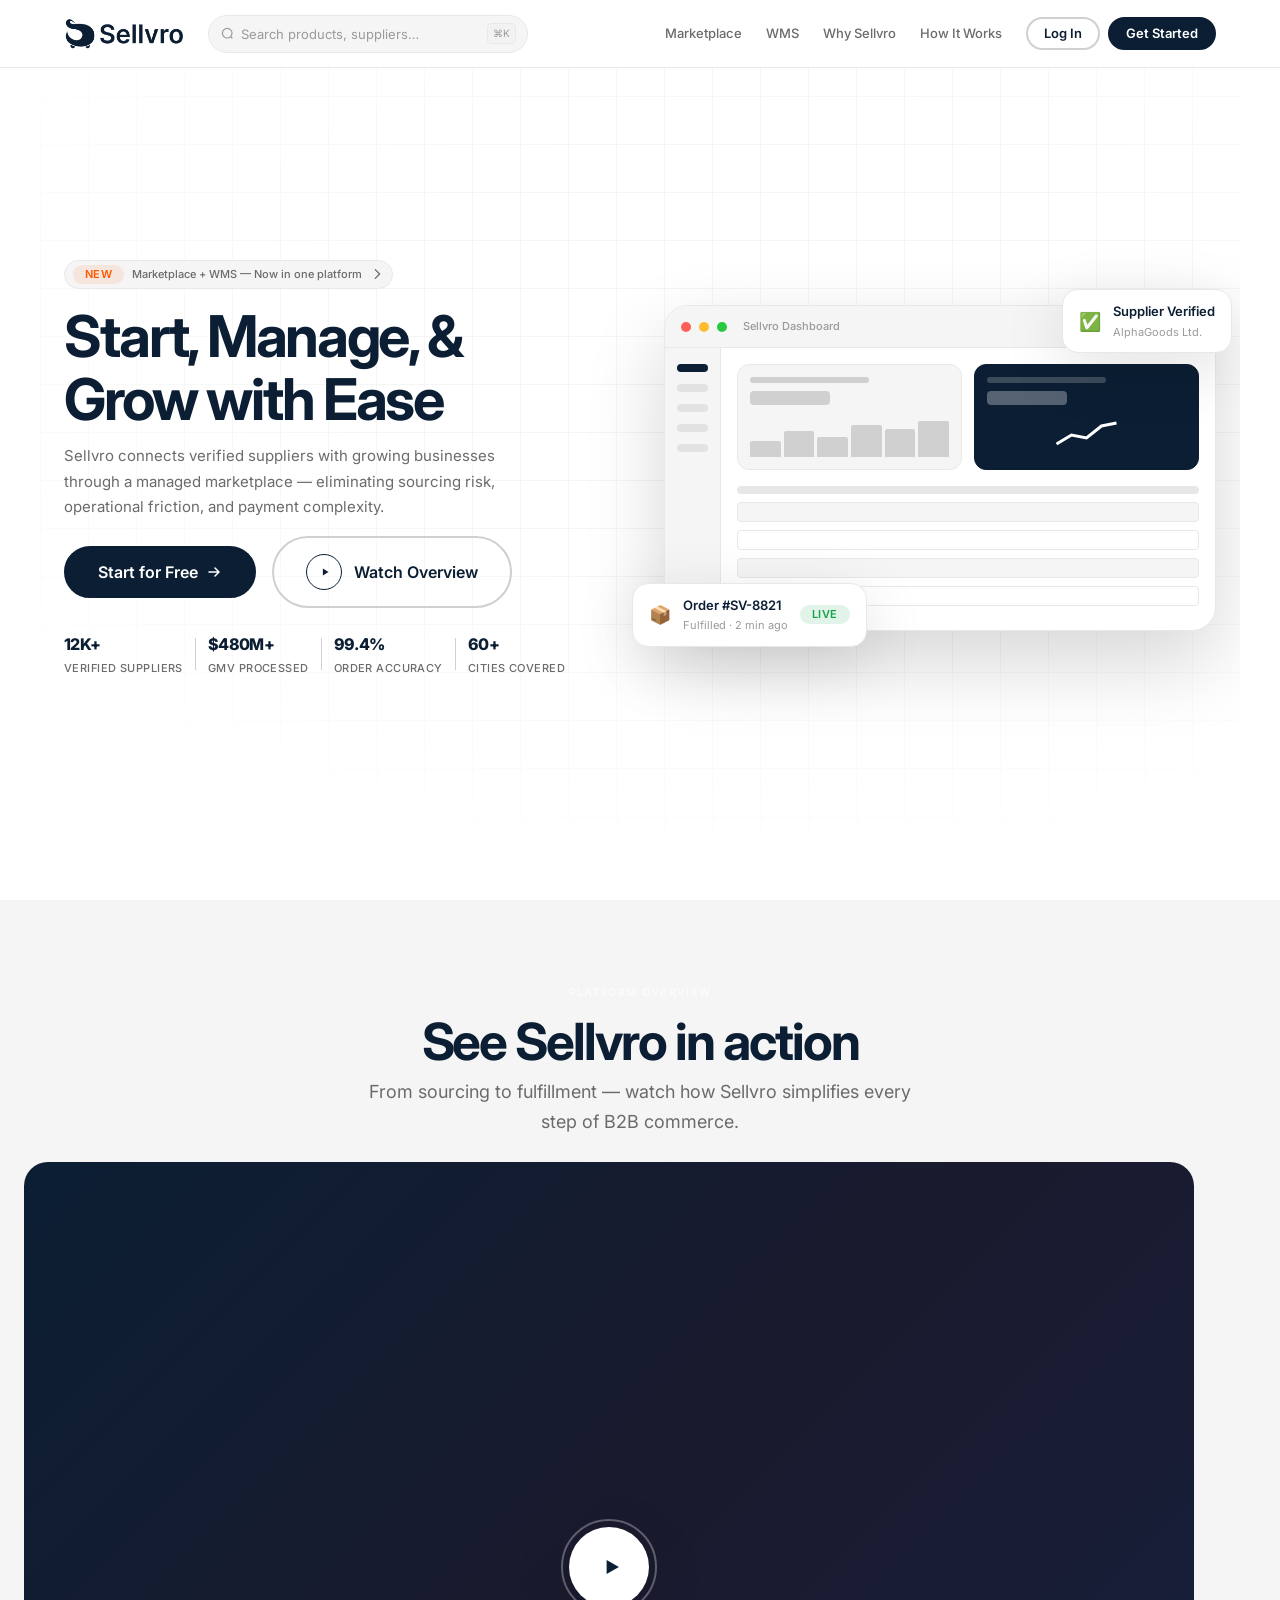
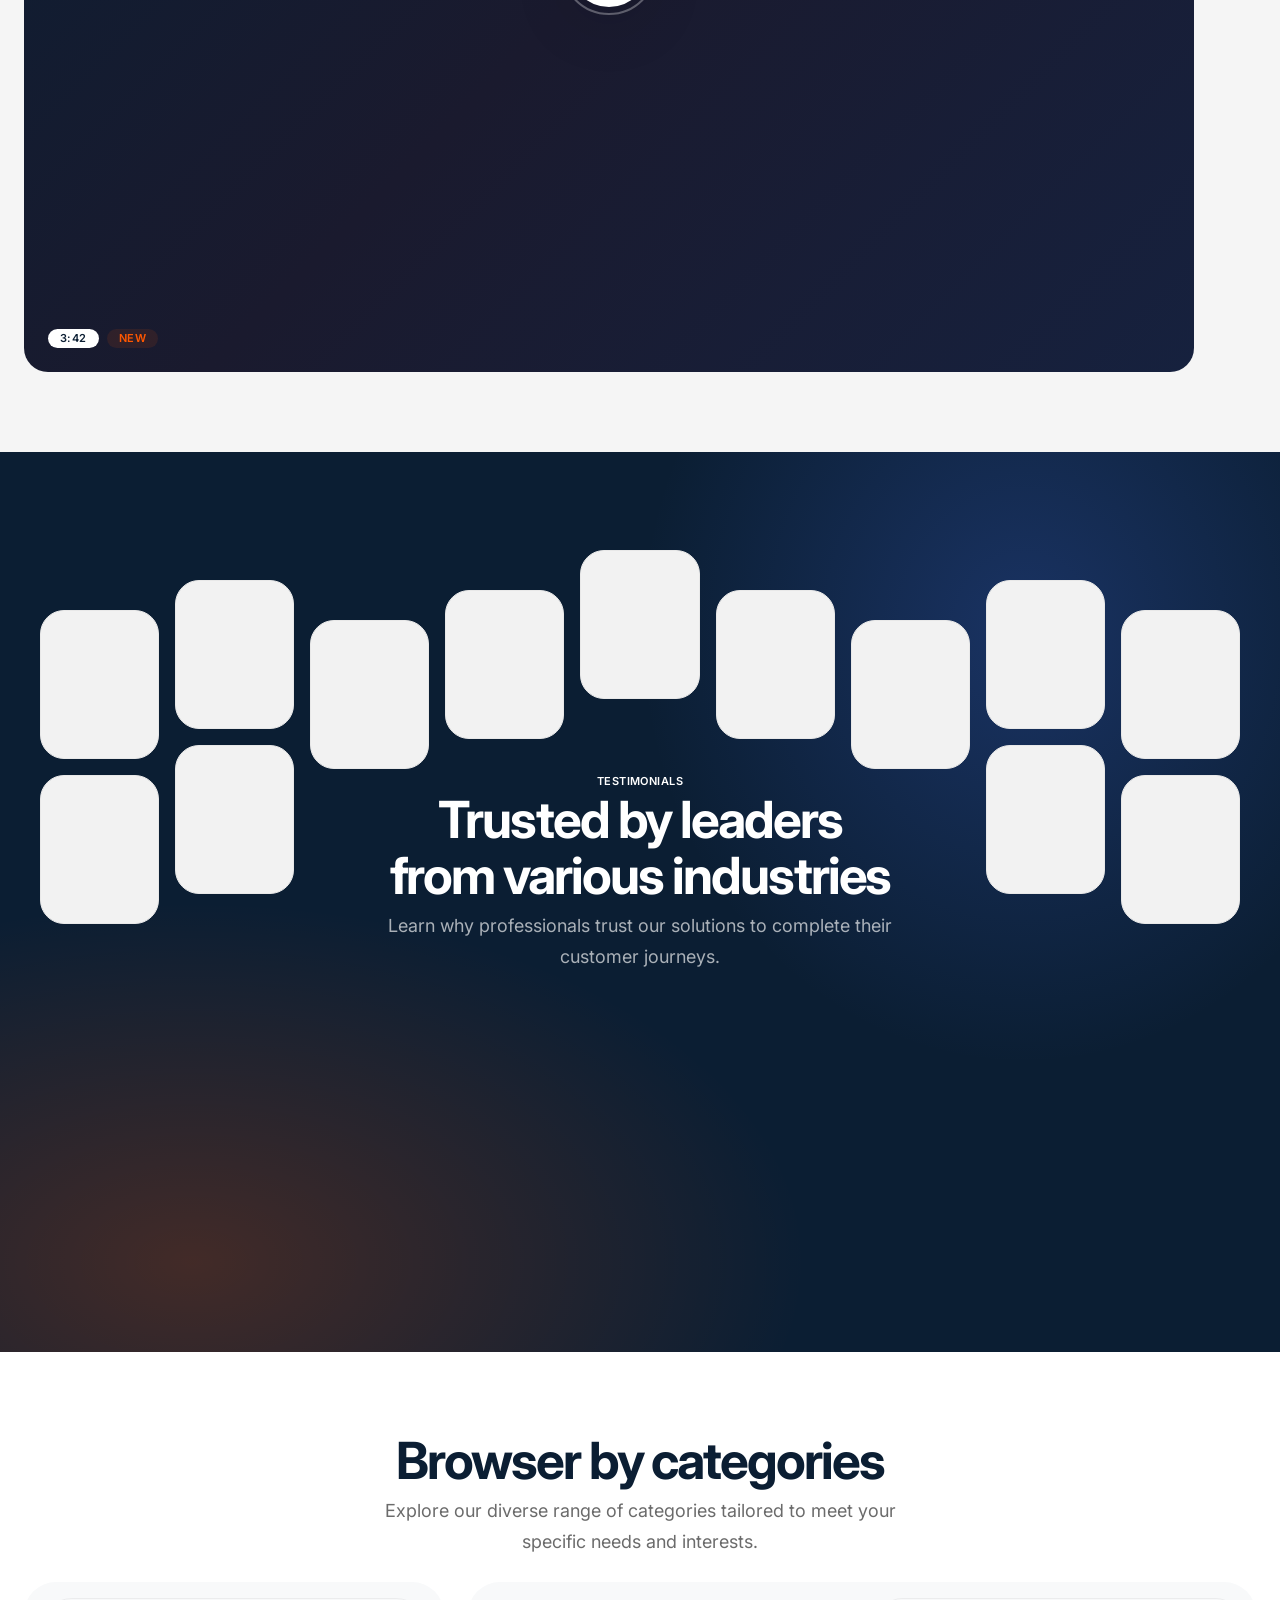
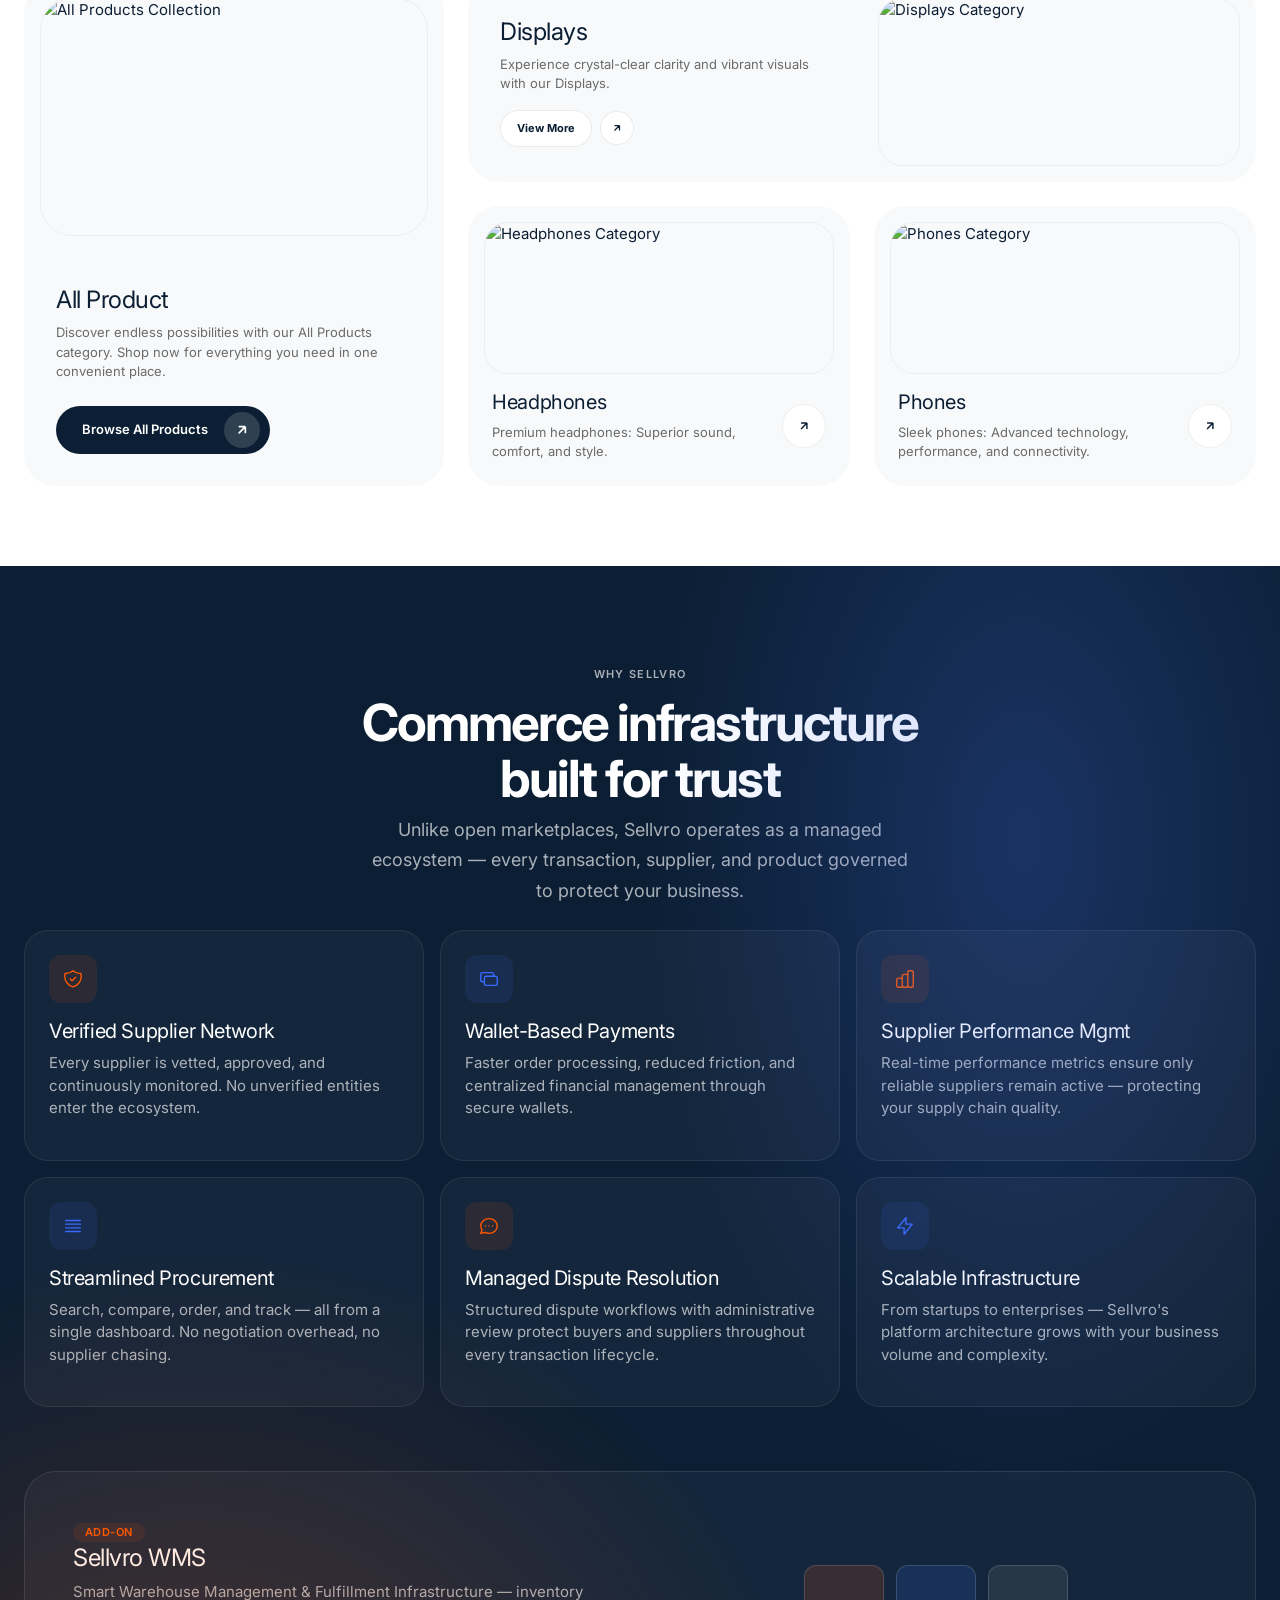
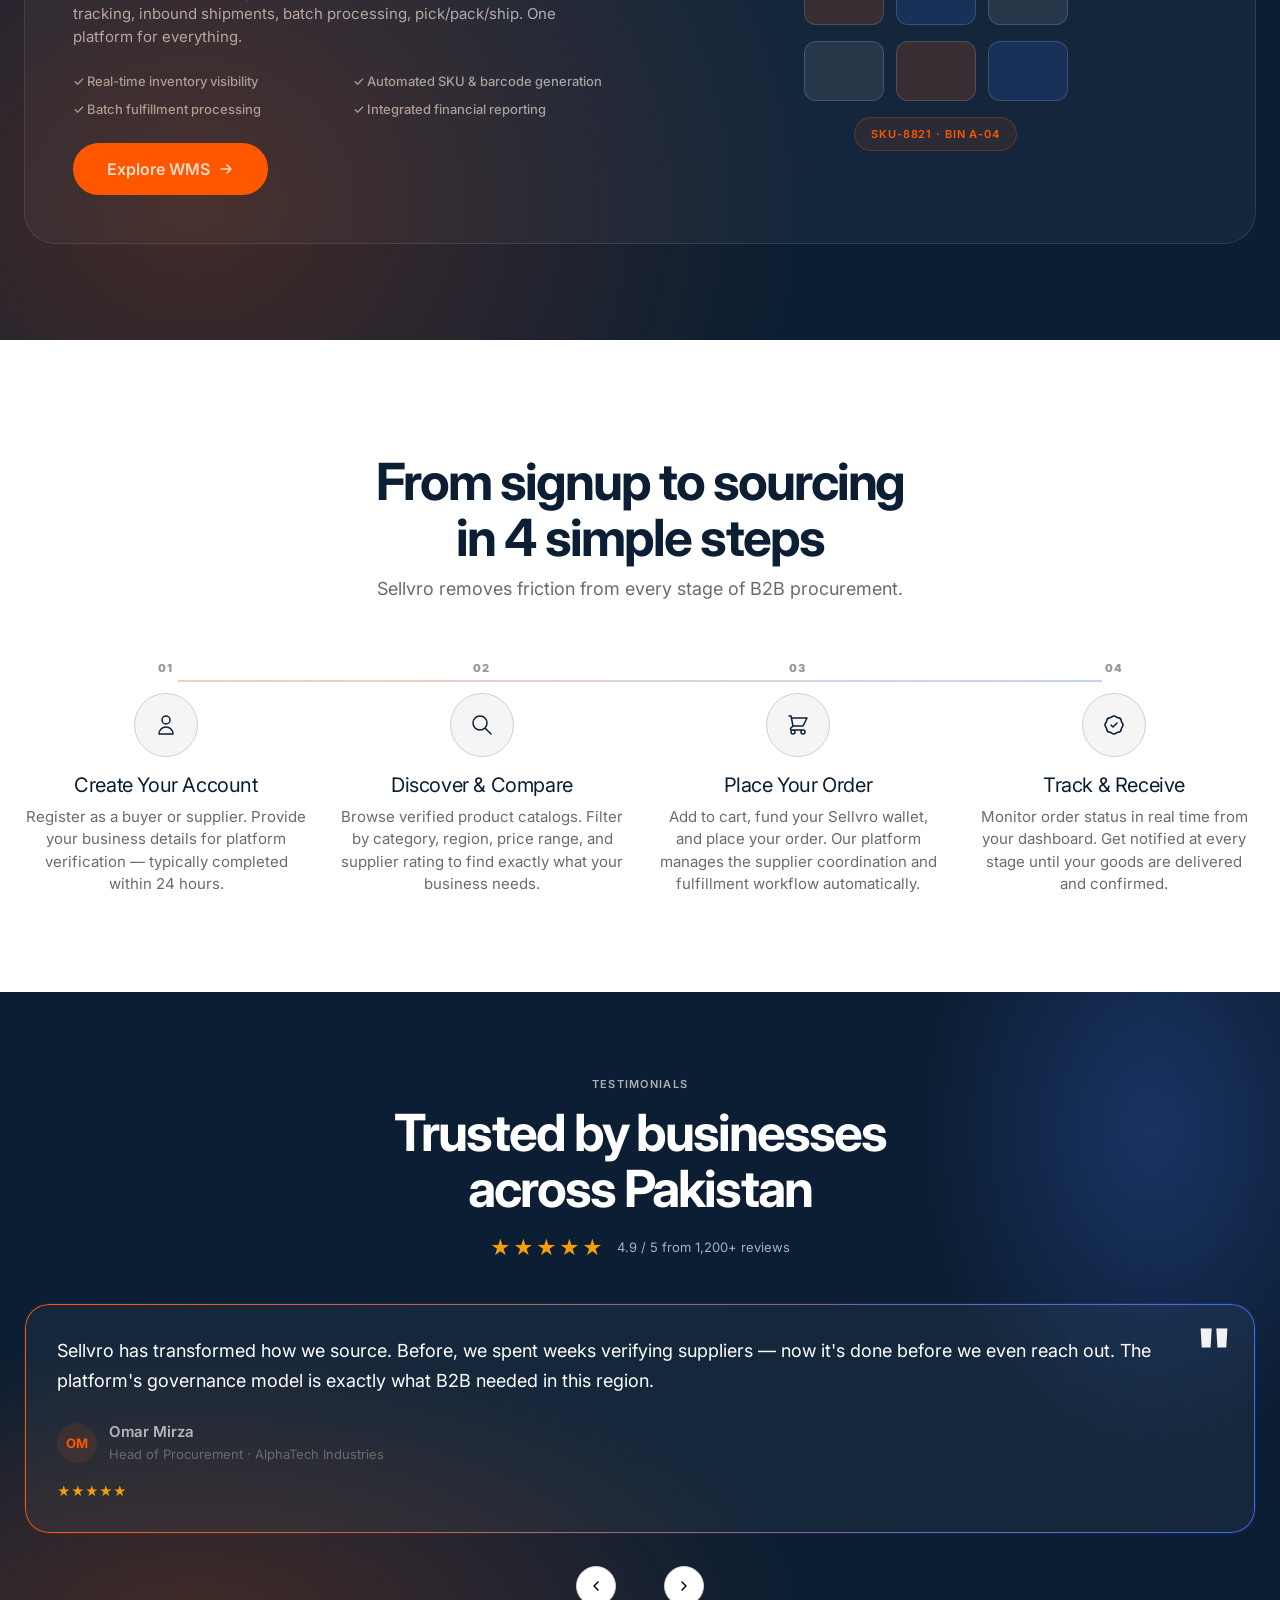
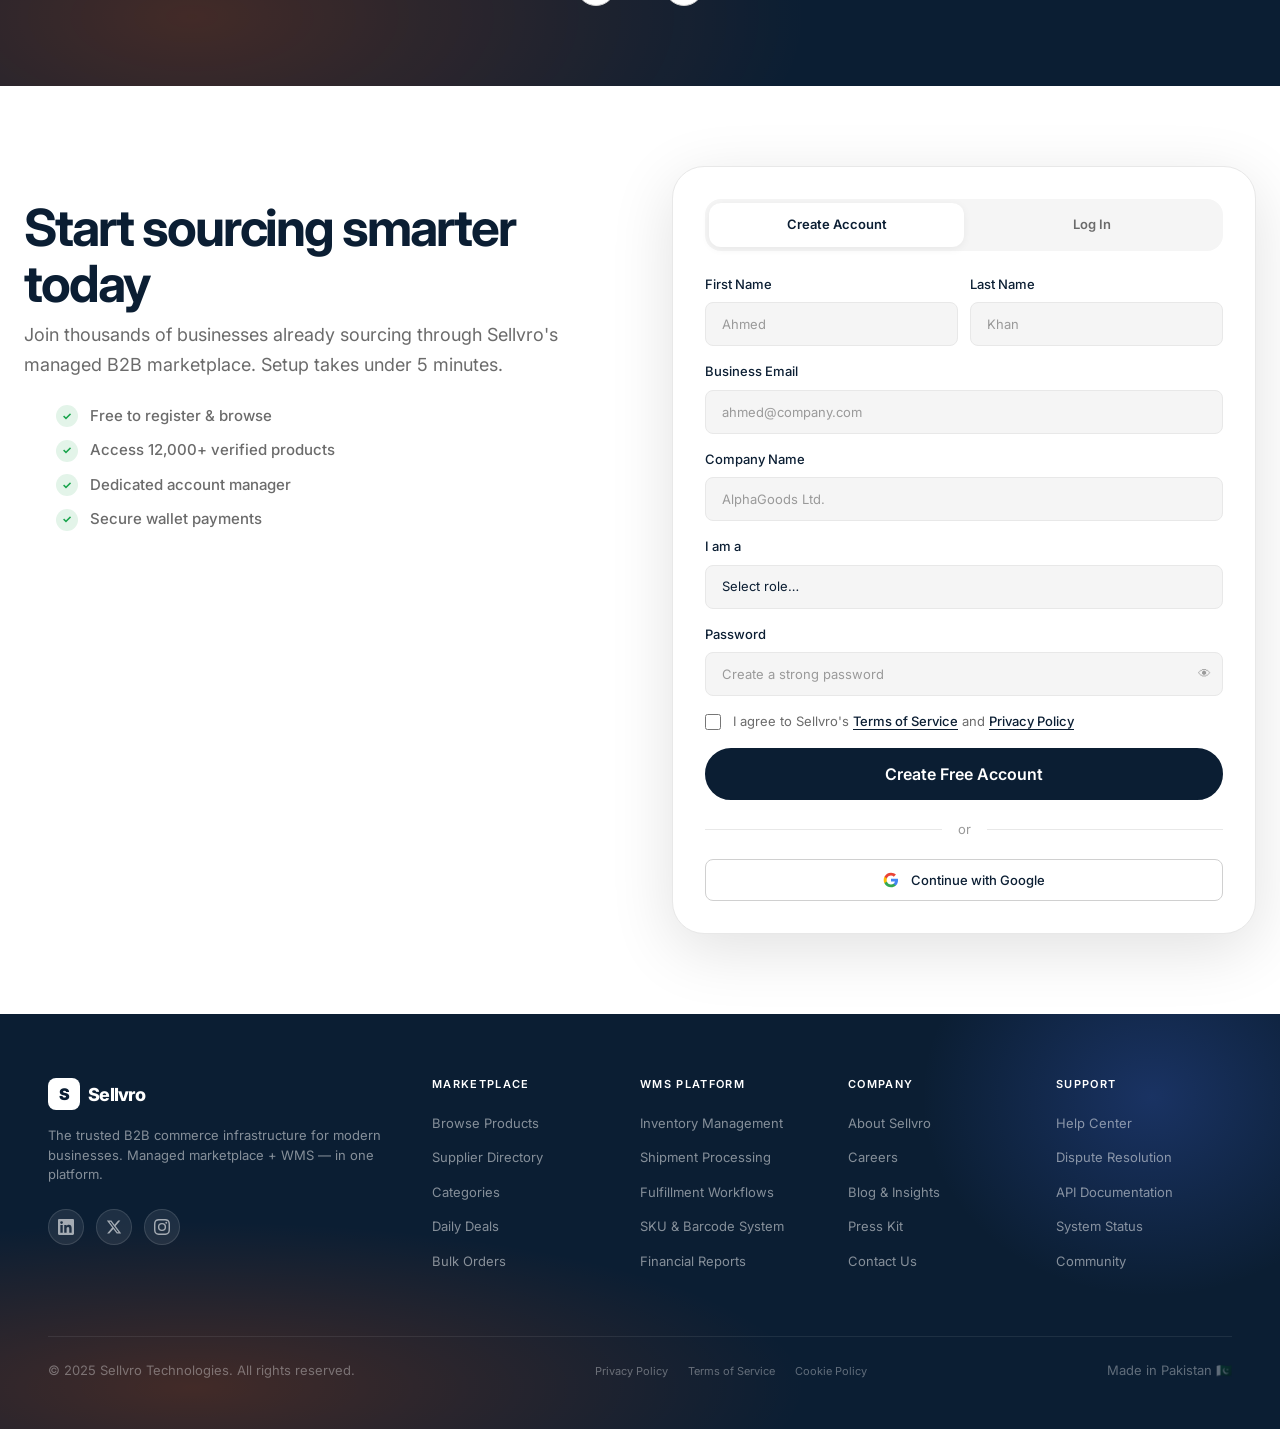
==== Landing_Page/index.html @ ddec9af6 "27 may 2026" ====
<!DOCTYPE html>
<html lang="en">
<head>
  <meta charset="UTF-8" />
  <meta name="viewport" content="width=device-width, initial-scale=1.0" />
  <title>Sellvro</title>
  <link rel="preconnect" href="https://fonts.googleapis.com" />
  <link rel="preconnect" href="https://fonts.gstatic.com" crossorigin />
  <link href="https://fonts.googleapis.com/css2?family=Inter:wght@300;400;500;600;700;800;900&display=swap" rel="stylesheet" />
  <link rel="stylesheet" href="https://cdn.jsdelivr.net/npm/bootstrap@5.3.3/dist/css/bootstrap.min.css" />
  <link rel="stylesheet" href="styles.css" />
  <link rel="icon" href="images\favicon.png" />
</head>
<body>

  <!-- ═══════════════════════════════════════ NAVBAR ═══════════════════════════════════════ -->
  <nav class="sv-nav" id="svNav">
    <div class="sv-nav__inner">
      <a href="#" class="sv-nav__logo">
        <img width="120px" src="images\logo.png" alt="Sellvro Logo" />
      </a>

      <div class="sv-nav__search" id="searchWrapper">
        <svg class="sv-nav__search-icon" viewBox="0 0 20 20" fill="none" xmlns="http://www.w3.org/2000/svg">
          <circle cx="9" cy="9" r="6" stroke="currentColor" stroke-width="1.5"/>
          <path d="M15 15L13.5 13.5" stroke="currentColor" stroke-width="1.5" stroke-linecap="round"/>
        </svg>
        <input type="text" class="sv-nav__search-input" placeholder="Search products, suppliers…" id="navSearch" />
        <kbd class="sv-nav__search-kbd">⌘K</kbd>
      </div>

      <ul class="sv-nav__links">
        <li><a href="#marketplace">Marketplace</a></li>
        <li><a href="#wms">WMS</a></li>
        <li><a href="#why-us">Why Sellvro</a></li>
        <li><a href="#process">How It Works</a></li>
      </ul>

      <div class="sv-nav__actions">
        <a href="#auth" class="sv-btn sv-btn--ghost sv-btn--sm" data-auth="login">Log In</a>
        <a href="#auth" class="sv-btn sv-btn--primary sv-btn--sm" data-auth="signup">Get Started</a>
      </div>

      <button class="sv-nav__burger" id="navBurger" aria-label="Toggle menu">
        <span></span><span></span><span></span>
      </button>
    </div>

    <div class="sv-nav__mobile-menu" id="mobileMenu">
      <ul>
        <li><a href="#marketplace">Marketplace</a></li>
        <li><a href="#wms">WMS</a></li>
        <li><a href="#why-us">Why Sellvro</a></li>
        <li><a href="#process">How It Works</a></li>
      </ul>
      <div class="sv-nav__mobile-actions">
        <a href="#auth" class="sv-btn sv-btn--ghost sv-btn--full" data-auth="login">Log In</a>
        <a href="#auth" class="sv-btn sv-btn--primary sv-btn--full" data-auth="signup">Get Started</a>
      </div>
    </div>
  </nav>

  <!-- ═══════════════════════════════════════ HERO ═══════════════════════════════════════ -->
  <section class="sv-hero" id="hero">
    <div class="sv-hero__bg-grid"></div>
    <div class="sv-hero__noise"></div>

    <div class="sv-hero__inner">
      <div class="sv-hero__badge">
        <span class="sv-badge sv-badge--orange">New</span>
        <span>Marketplace + WMS — Now in one platform</span>
        <svg viewBox="0 0 16 16" fill="none"><path d="M6 3l5 5-5 5" stroke="currentColor" stroke-width="1.5" stroke-linecap="round" stroke-linejoin="round"/></svg>
      </div>

      <h1 class="sv-hero__headline">
        Start, Manage, & <br> Grow with Ease
        <!-- The Trusted<br />
        <span class="sv-hero__headline-accent">B2B Commerce</span><br />
        Infrastructure -->
      </h1>

      <p class="sv-hero__sub">
        Sellvro connects verified suppliers with growing businesses through a managed marketplace — eliminating sourcing risk, operational friction, and payment complexity.
      </p>

      <div class="sv-hero__cta-group">
        <a href="#auth" class="sv-btn sv-btn--primary sv-btn--lg" data-auth="signup">
          Start for Free
          <svg viewBox="0 0 16 16" fill="none"><path d="M3 8h10M9 4l4 4-4 4" stroke="currentColor" stroke-width="1.5" stroke-linecap="round" stroke-linejoin="round"/></svg>
        </a>
        <a href="#video" class="sv-btn sv-btn--ghost sv-btn--lg sv-btn--play">
          <span class="sv-btn__play-ring">
            <svg viewBox="0 0 20 20" fill="none"><polygon points="7,5 15,10 7,15" fill="currentColor"/></svg>
          </span>
          Watch Overview
        </a>
      </div>

      <div class="sv-hero__stats">
        <div class="sv-hero__stat">
          <span class="sv-hero__stat-num">12K+</span>
          <span class="sv-hero__stat-label">Verified Suppliers</span>
        </div>
        <div class="sv-hero__stat-divider"></div>
        <div class="sv-hero__stat">
          <span class="sv-hero__stat-num">$480M+</span>
          <span class="sv-hero__stat-label">GMV Processed</span>
        </div>
        <div class="sv-hero__stat-divider"></div>
        <div class="sv-hero__stat">
          <span class="sv-hero__stat-num">99.4%</span>
          <span class="sv-hero__stat-label">Order Accuracy</span>
        </div>
        <div class="sv-hero__stat-divider"></div>
        <div class="sv-hero__stat">
          <span class="sv-hero__stat-num">60+</span>
          <span class="sv-hero__stat-label">Cities Covered</span>
        </div>
      </div>
    </div>

    <div class="sv-hero__visual">
      <div class="sv-hero__dashboard-mock">
        <div class="sv-mock__bar">
          <span class="sv-mock__dot sv-mock__dot--red"></span>
          <span class="sv-mock__dot sv-mock__dot--yellow"></span>
          <span class="sv-mock__dot sv-mock__dot--green"></span>
          <span class="sv-mock__bar-title">Sellvro Dashboard</span>
        </div>
        <div class="sv-mock__body">
          <div class="sv-mock__sidebar">
            <div class="sv-mock__nav-item sv-mock__nav-item--active"></div>
            <div class="sv-mock__nav-item"></div>
            <div class="sv-mock__nav-item"></div>
            <div class="sv-mock__nav-item"></div>
            <div class="sv-mock__nav-item"></div>
          </div>
          <div class="sv-mock__content">
            <div class="sv-mock__card-row">
              <div class="sv-mock__kpi">
                <div class="sv-mock__kpi-label"></div>
                <div class="sv-mock__kpi-val"></div>
                <div class="sv-mock__kpi-chart">
                  <div class="sv-mock__bar-chart">
                    <div style="height:40%"></div>
                    <div style="height:65%"></div>
                    <div style="height:50%"></div>
                    <div style="height:80%"></div>
                    <div style="height:70%"></div>
                    <div style="height:90%"></div>
                  </div>
                </div>
              </div>
              <div class="sv-mock__kpi sv-mock__kpi--accent">
                <div class="sv-mock__kpi-label"></div>
                <div class="sv-mock__kpi-val"></div>
                <div class="sv-mock__kpi-trend">
                  <svg viewBox="0 0 40 20"><polyline points="0,18 10,12 20,14 30,6 40,4" stroke="white" stroke-width="2" fill="none"/></svg>
                </div>
              </div>
            </div>
            <div class="sv-mock__table-head"></div>
            <div class="sv-mock__table-row"></div>
            <div class="sv-mock__table-row sv-mock__table-row--alt"></div>
            <div class="sv-mock__table-row"></div>
            <div class="sv-mock__table-row sv-mock__table-row--alt"></div>
          </div>
        </div>
      </div>
      <!-- floating cards -->
      <div class="sv-hero__float sv-hero__float--order">
        <div class="sv-float__icon">📦</div>
        <div class="sv-float__info">
          <span class="sv-float__title">Order #SV-8821</span>
          <span class="sv-float__sub">Fulfilled · 2 min ago</span>
        </div>
        <span class="sv-badge sv-badge--green">Live</span>
      </div>
      <div class="sv-hero__float sv-hero__float--supplier">
        <div class="sv-float__icon">✅</div>
        <div class="sv-float__info">
          <span class="sv-float__title">Supplier Verified</span>
          <span class="sv-float__sub">AlphaGoods Ltd.</span>
        </div>
      </div>
    </div>
  </section>

  <!-- ═══════════════════════════════════════ VIDEO ═══════════════════════════════════════ -->
  <section class="sv-section sv-video-section" id="video">
    <div class="container">
   <div class="sv-section__header sv-section__header--center">
        <span class="sv-eyebrow">Platform Overview</span>
        <h2 class="sv-h2">See Sellvro in action</h2>
        <p class="sv-body-lg sv-muted">From sourcing to fulfillment — watch how Sellvro simplifies every step of B2B commerce.</p>
      </div> 
      <div class="sv-video-wrapper">
        <div class="sv-video-thumbnail" id="videoThumb">
          <div class="sv-video-thumbnail__overlay">
            <button class="sv-video-play-btn" id="videoPlayBtn" aria-label="Play video">
              <span class="sv-video-play-btn__ring"></span>
              <svg viewBox="0 0 32 32" fill="none"><polygon points="11,8 25,16 11,24" fill="currentColor"/></svg>
            </button>
            <div class="sv-video-thumbnail__labels">
              <span class="sv-badge sv-badge--white">3:42</span>
              <span class="sv-badge sv-badge--orange">New</span>
            </div>
          </div>
          <div class="sv-video-thumbnail__gradient"></div>
          <div class="sv-video-thumbnail__bg"></div>
        </div>
        <!-- Modal -->
        <div class="sv-video-modal" id="videoModal">
          <div class="sv-video-modal__backdrop" id="videoModalBackdrop"></div>
          <div class="sv-video-modal__inner">
            <button class="sv-video-modal__close" id="videoModalClose">✕</button>
            <div class="sv-video-modal__frame">
              <div class="sv-video-placeholder">
                <span>🎬</span>
                <p>Your Sellvro introduction video will play here.</p>
                <small>Embed your YouTube / Vimeo iframe in place of this placeholder.</small>
              </div>
            </div>
          </div>
        </div>
      </div>
    </div>
  </section>

  <!-- ═══════════════════════════════════════ INFLUENCER COLLAB ═══════════════════════════════════════ -->
<section class="sv-section sv-video-collab" id="marketplace">
  <div class="sv-video-collab__container">
    
    <div class="sv-video-grid-wrapper">
      
      <div class="sv-video-track-col sv-track-col--1">
        <div class="sv-video-card-frame">
          <video autoplay loop muted playsinline src="https://assets.mixkit.co/videos/preview/mixkit-man-holding-a-smartphone-in-his-hand-40546-large.mp4"></video>
        </div>
        <div class="sv-video-card-frame">
          <video autoplay loop muted playsinline src="https://assets.mixkit.co/videos/preview/mixkit-woman-working-on-a-laptop-in-a-bright-office-41584-large.mp4"></video>
        </div>
      </div>

      <div class="sv-video-track-col sv-track-col--2">
        <div class="sv-video-card-frame">
          <video autoplay loop muted playsinline src="https://assets.mixkit.co/videos/preview/mixkit-young-man-working-on-a-laptop-in-a-cafe-41578-large.mp4"></video>
        </div>
        <div class="sv-video-card-frame">
          <video autoplay loop muted playsinline src="https://assets.mixkit.co/videos/preview/mixkit-woman-smiling-at-the-camera-in-a-workspace-41589-large.mp4"></video>
        </div>
      </div>

      <div class="sv-video-track-col sv-track-col--3">
        <div class="sv-video-card-frame">
          <video autoplay loop muted playsinline src="https://assets.mixkit.co/videos/preview/mixkit-man-in-a-suit-working-on-a-laptop-41580-large.mp4"></video>
        </div>
      </div>

      <div class="sv-video-track-col sv-track-col--4">
        <div class="sv-video-card-frame">
          <video autoplay loop muted playsinline src="https://assets.mixkit.co/videos/preview/mixkit-professional-woman-working-in-office-41582-large.mp4"></video>
        </div>
      </div>

      <div class="sv-video-track-col sv-track-col--5">
        <div class="sv-video-card-frame">
          <video autoplay loop muted playsinline src="https://assets.mixkit.co/videos/preview/mixkit-young-businessman-in-office-41591-large.mp4"></video>
        </div>
      </div>

      <div class="sv-video-track-col sv-track-col--6">
        <div class="sv-video-card-frame">
          <video autoplay loop muted playsinline src="https://assets.mixkit.co/videos/preview/mixkit-businesswoman-working-at-her-desk-41587-large.mp4"></video>
        </div>
      </div>

      <div class="sv-video-track-col sv-track-col--7">
        <div class="sv-video-card-frame">
          <video autoplay loop muted playsinline src="https://assets.mixkit.co/videos/preview/mixkit-man-smiling-working-in-a-modern-office-41595-large.mp4"></video>
        </div>
      </div>

      <div class="sv-video-track-col sv-track-col--8">
        <div class="sv-video-card-frame">
          <video autoplay loop muted playsinline src="https://assets.mixkit.co/videos/preview/mixkit-woman-typing-on-a-laptop-keyboard-41585-large.mp4"></video>
        </div>
        <div class="sv-video-card-frame">
          <video autoplay loop muted playsinline src="https://assets.mixkit.co/videos/preview/mixkit-man-looking-at-financial-charts-on-a-monitor-41593-large.mp4"></video>
        </div>
      </div>

      <div class="sv-video-track-col sv-track-col--9">
        <div class="sv-video-card-frame">
          <video autoplay loop muted playsinline src="https://assets.mixkit.co/videos/preview/mixkit-smiling-woman-at-her-office-desk-41588-large.mp4"></video>
        </div>
        <div class="sv-video-card-frame">
          <video autoplay loop muted playsinline src="https://assets.mixkit.co/videos/preview/mixkit-young-man-entering-a-business-meeting-41597-large.mp4"></video>
        </div>
      </div>

    </div>

    <div class="sv-video-collab__content">
      <span class="sv-badge sv-badge--neutral">Testimonials</span>
      <h2 class="sv-h2">Trusted by leaders<br>from various industries</h2>
      <p class="sv-body-lg sv-muted">Learn why professionals trust our solutions to complete their customer journeys.</p>
    </div>

  </div>
</section>



  <!-- ═══════════════════════════════════════ DEALS ═══════════════════════════════════════ -->
<!-- 
  <section class="sv-section sv-deals-section" id="deals">
    <div class="container">
      <div class="sv-section">
        <div class="sv-section__header">
          <span class="sv-eyebrow sv-eyebrow--orange">Limited Time</span>
          <h2 class="sv-h2">Today's Best Deals</h2>
          <p class="sv-body-lg sv-muted">Exclusive bulk pricing on verified products — updated daily for B2B buyers.</p>
        </div>

        <div class="sv-deals-countdown" id="dealsCountdown">
          <span class="sv-deals-countdown__label">Deals refresh in</span>
          <div class="sv-deals-countdown__units">
            <div class="sv-countdown-unit"><span id="cdHours">08</span><small>hrs</small></div>
            <div class="sv-countdown-sep">:</div>
            <div class="sv-countdown-unit"><span id="cdMins">34</span><small>min</small></div>
            <div class="sv-countdown-sep">:</div>
            <div class="sv-countdown-unit"><span id="cdSecs">12</span><small>sec</small></div>
          </div>
        </div>
      </div>

      <div class="sv-deals-grid">
        
        <div class="sv-deal-card sv-deal-card--hot">
          <div class="sv-deal-card__badge-group">
            <span class="sv-badge sv-badge--orange">Hot Deal</span>
            <span class="sv-badge sv-badge--dark">-32%</span>
          </div>
          <div class="sv-deal-card__img sv-deal-card__img--1"></div>
          <div class="sv-deal-card__body">
            <span class="sv-caption sv-muted">Electronics · Bulk</span>
            <h4 class="sv-h5">Industrial LED Lighting Kit</h4>
            <div class="sv-deal-card__pricing">
              <span class="sv-deal-card__price">$48<small>/unit</small></span>
              <span class="sv-deal-card__original">$71</span>
            </div>
            <div class="sv-deal-card__moq">Min. Order: 200 units</div>
            <div class="sv-deal-card__progress-wrap">
              <div class="sv-deal-card__progress"><div class="sv-deal-card__progress-fill" style="width:73%"></div></div>
              <span class="sv-caption sv-muted">73% claimed</span>
            </div>
            <a href="#auth" class="sv-btn sv-btn--primary sv-btn--full sv-btn--sm" data-auth="signup">Order Now</a>
          </div>
        </div>

        <div class="sv-deal-card">
          <div class="sv-deal-card__badge-group">
            <span class="sv-badge sv-badge--blue">Trending</span>
            <span class="sv-badge sv-badge--dark">-18%</span>
          </div>
          <div class="sv-deal-card__img sv-deal-card__img--2"></div>
          <div class="sv-deal-card__body">
            <span class="sv-caption sv-muted">Packaging · Wholesale</span>
            <h4 class="sv-h5">Corrugated Shipping Boxes (500pk)</h4>
            <div class="sv-deal-card__pricing">
              <span class="sv-deal-card__price">$0.38<small>/pc</small></span>
              <span class="sv-deal-card__original">$0.46</span>
            </div>
            <div class="sv-deal-card__moq">Min. Order: 500 units</div>
            <div class="sv-deal-card__progress-wrap">
              <div class="sv-deal-card__progress"><div class="sv-deal-card__progress-fill sv-deal-card__progress-fill--blue" style="width:41%"></div></div>
              <span class="sv-caption sv-muted">41% claimed</span>
            </div>
            <a href="#auth" class="sv-btn sv-btn--outline sv-btn--full sv-btn--sm" data-auth="signup">Order Now</a>
          </div>
        </div>

        <div class="sv-deal-card">
          <div class="sv-deal-card__badge-group">
            <span class="sv-badge sv-badge--dark">New Arrival</span>
            <span class="sv-badge sv-badge--orange">-24%</span>
          </div>
          <div class="sv-deal-card__img sv-deal-card__img--3"></div>
          <div class="sv-deal-card__body">
            <span class="sv-caption sv-muted">Safety · Industrial</span>
            <h4 class="sv-h5">PPE Safety Helmet (Bulk Pack)</h4>
            <div class="sv-deal-card__pricing">
              <span class="sv-deal-card__price">$6.20<small>/unit</small></span>
              <span class="sv-deal-card__original">$8.15</span>
            </div>
            <div class="sv-deal-card__moq">Min. Order: 100 units</div>
            <div class="sv-deal-card__progress-wrap">
              <div class="sv-deal-card__progress"><div class="sv-deal-card__progress-fill" style="width:89%"></div></div>
              <span class="sv-caption sv-muted">89% claimed</span>
            </div>
            <a href="#auth" class="sv-btn sv-btn--outline sv-btn--full sv-btn--sm" data-auth="signup">Order Now</a>
          </div>
        </div>

        <div class="sv-deal-card">
          <div class="sv-deal-card__badge-group">
            <span class="sv-badge sv-badge--blue">Clearance</span>
            <span class="sv-badge sv-badge--dark">-40%</span>
          </div>
          <div class="sv-deal-card__img sv-deal-card__img--4"></div>
          <div class="sv-deal-card__body">
            <span class="sv-caption sv-muted">Office · Supplies</span>
            <h4 class="sv-h5">Thermal Label Printer Roll (50pk)</h4>
            <div class="sv-deal-card__pricing">
              <span class="sv-deal-card__price">$12<small>/roll</small></span>
              <span class="sv-deal-card__original">$20</span>
            </div>
            <div class="sv-deal-card__moq">Min. Order: 50 units</div>
            <div class="sv-deal-card__progress-wrap">
              <div class="sv-deal-card__progress"><div class="sv-deal-card__progress-fill sv-deal-card__progress-fill--blue" style="width:60%"></div></div>
              <span class="sv-caption sv-muted">60% claimed</span>
            </div>
            <a href="#auth" class="sv-btn sv-btn--outline sv-btn--full sv-btn--sm" data-auth="signup">Order Now</a>
          </div>
        </div>
      </div>

      <div class="sv-section__footer-cta">
        <a href="#auth" class="sv-btn sv-btn--ghost sv-btn--lg" data-auth="signup">Browse All Deals
          <svg viewBox="0 0 16 16" fill="none"><path d="M3 8h10M9 4l4 4-4 4" stroke="currentColor" stroke-width="1.5" stroke-linecap="round" stroke-linejoin="round"/></svg>
        </a>
      </div>
    </div>
  </section>  -->



  <!-- ═══════════════════════════════════════ categories ═══════════════════════════════════════ -->

<section class="sv-section sv-categories-section" id="categories">
  <div class="container">
    
    <div class="sv-section__header text-center">
      <h2 class="sv-h2">Browser by categories</h2>
      <p class="sv-body-lg sv-muted">Explore our diverse range of categories tailored to meet your specific needs and interests.</p>
    </div>

    <div class="sv-bento-grid">
      
      <div class="sv-bento-card sv-bento-card--vertical">
        <div class="sv-bento-card__img-holder">
          <img src="https://images.unsplash.com/photo-1546868871-7041f2a55e12?auto=format&fit=crop&w=600&q=80" alt="All Products Collection" class="sv-bento-card__img">
        </div>
        <div class="sv-bento-card__content">
          <h3 class="sv-h3">All Product</h3>
          <p class="sv-body-sm sv-muted">Discover endless possibilities with our All Products category. Shop now for everything you need in one convenient place.</p>
          <div class="sv-bento-card__actions">
            <a href="#" class="sv-btn sv-btn--primary-round">
              <span>Browse All Products</span>
              <span class="sv-btn-icon">
                <svg width="14" height="14" viewBox="0 0 24 24" fill="none" stroke="currentColor" stroke-width="2.5"><path d="M7 17L17 7M17 7H7M17 7V17"/></svg>
              </span>
            </a>
          </div>
        </div>
      </div>

      <div class="sv-bento-card sv-bento-card--horizontal">
        <div class="sv-bento-card__content">
          <h3 class="sv-h3">Displays</h3>
          <p class="sv-body-sm sv-muted">Experience crystal-clear clarity and vibrant visuals with our Displays.</p>
          <div class="sv-bento-card__actions">
            <a href="#" class="sv-btn sv-btn--secondary-inline">
              <span>View More</span>
            </a>
            <span class="sv-arrow-circle">
                <svg width="12" height="12" viewBox="0 0 24 24" fill="none" stroke="currentColor" stroke-width="2.5"><path d="M7 17L17 7M17 7H7M17 7V17"/></svg>
            </span>
          </div>
        </div>
        <div class="sv-bento-card__img-holder">
          <img src="https://images.unsplash.com/photo-1527443224154-c4a3942d3acf?auto=format&fit=crop&w=500&q=80" alt="Displays Category" class="sv-bento-card__img">
        </div>
      </div>

      <div class="sv-bento-card sv-bento-card--square">
        <div class="sv-bento-card__img-holder">
          <img src="https://images.unsplash.com/photo-1505740420928-5e560c06d30e?auto=format&fit=crop&w=400&q=80" alt="Headphones Category" class="sv-bento-card__img">
        </div>
        <div class="sv-bento-card__content">
          <div class="sv-bento-card__footer-row">
            <div class="sv-bento-card__text">
              <h3 class="sv-h4">Headphones</h3>
              <p class="sv-body-sm sv-muted">Premium headphones: Superior sound, comfort, and style.</p>
            </div>
            <a href="#" class="sv-arrow-circle sv-arrow-circle--ghost">
              <svg width="14" height="14" viewBox="0 0 24 24" fill="none" stroke="currentColor" stroke-width="2.5"><path d="M7 17L17 7M17 7H7M17 7V17"/></svg>
            </a>
          </div>
        </div>
      </div>

      <div class="sv-bento-card sv-bento-card--square">
        <div class="sv-bento-card__img-holder">
          <img src="https://images.unsplash.com/photo-1511707171634-5f897ff02aa9?auto=format&fit=crop&w=400&q=80" alt="Phones Category" class="sv-bento-card__img">
        </div>
        <div class="sv-bento-card__content">
          <div class="sv-bento-card__footer-row">
            <div class="sv-bento-card__text">
              <h3 class="sv-h4">Phones</h3>
              <p class="sv-body-sm sv-muted">Sleek phones: Advanced technology, performance, and connectivity.</p>
            </div>
            <a href="#" class="sv-arrow-circle sv-arrow-circle--ghost">
              <svg width="14" height="14" viewBox="0 0 24 24" fill="none" stroke="currentColor" stroke-width="2.5"><path d="M7 17L17 7M17 7H7M17 7V17"/></svg>
            </a>
          </div>
        </div>
      </div>

    </div>
  </div>
</section>

  <!-- ═══════════════════════════════════════ FEATURED PRODUCTS ═══════════════════════════════════════ -->
<!--   <section class="sv-section sv-products-section" id="products">
    <div class="container">
      <div class="sv-section__header">
        <span class="sv-eyebrow">Top Sellers</span>
        <h2 class="sv-h2">Most Ordered Products</h2>
        <p class="sv-body-lg sv-muted">High-volume, top-rated products from verified suppliers — consistently in demand.</p>
      </div>

      <div class="sv-products-filter" id="productFilter">
        <button class="sv-filter-btn sv-filter-btn--active" data-filter="all">All Products</button>
        <button class="sv-filter-btn" data-filter="electronics">Electronics</button>
        <button class="sv-filter-btn" data-filter="packaging">Packaging</button>
        <button class="sv-filter-btn" data-filter="industrial">Industrial</button>
        <button class="sv-filter-btn" data-filter="office">Office</button>
      </div>

      <div class="sv-products-grid" id="productsGrid">
        <div class="sv-product-card" data-category="electronics">
          <div class="sv-product-card__img sv-product-card__img--1">
            <span class="sv-product-card__rank">#1</span>
          </div>
          <div class="sv-product-card__body">
            <div class="sv-product-card__meta">
              <span class="sv-caption sv-muted">Electronics</span>
              <div class="sv-product-card__rating">★★★★★ <span class="sv-caption sv-muted">(842)</span></div>
            </div>
            <h4 class="sv-h5">USB-C Fast Charging Cables (Bulk)</h4>
            <div class="sv-product-card__pricing">
              <span class="sv-product-price">$1.20<small>/unit</small></span>
              <span class="sv-product-moq">MOQ: 500</span>
            </div>
            <a href="#auth" class="sv-btn sv-btn--primary sv-btn--full sv-btn--sm" data-auth="signup">Add to Cart</a>
          </div>
        </div>

        <div class="sv-product-card" data-category="packaging">
          <div class="sv-product-card__img sv-product-card__img--2">
            <span class="sv-product-card__rank">#2</span>
          </div>
          <div class="sv-product-card__body">
            <div class="sv-product-card__meta">
              <span class="sv-caption sv-muted">Packaging</span>
              <div class="sv-product-card__rating">★★★★☆ <span class="sv-caption sv-muted">(614)</span></div>
            </div>
            <h4 class="sv-h5">Bubble Wrap Roll 100m (Industrial)</h4>
            <div class="sv-product-card__pricing">
              <span class="sv-product-price">$18<small>/roll</small></span>
              <span class="sv-product-moq">MOQ: 50</span>
            </div>
            <a href="#auth" class="sv-btn sv-btn--outline sv-btn--full sv-btn--sm" data-auth="signup">Add to Cart</a>
          </div>
        </div>

        <div class="sv-product-card" data-category="industrial">
          <div class="sv-product-card__img sv-product-card__img--3">
            <span class="sv-product-card__rank">#3</span>
          </div>
          <div class="sv-product-card__body">
            <div class="sv-product-card__meta">
              <span class="sv-caption sv-muted">Industrial</span>
              <div class="sv-product-card__rating">★★★★★ <span class="sv-caption sv-muted">(389)</span></div>
            </div>
            <h4 class="sv-h5">Industrial Work Gloves (Heavy Duty)</h4>
            <div class="sv-product-card__pricing">
              <span class="sv-product-price">$2.40<small>/pair</small></span>
              <span class="sv-product-moq">MOQ: 200</span>
            </div>
            <a href="#auth" class="sv-btn sv-btn--outline sv-btn--full sv-btn--sm" data-auth="signup">Add to Cart</a>
          </div>
        </div>

        <div class="sv-product-card" data-category="office">
          <div class="sv-product-card__img sv-product-card__img--4">
            <span class="sv-product-card__rank">#4</span>
          </div>
          <div class="sv-product-card__body">
            <div class="sv-product-card__meta">
              <span class="sv-caption sv-muted">Office</span>
              <div class="sv-product-card__rating">★★★★☆ <span class="sv-caption sv-muted">(201)</span></div>
            </div>
            <h4 class="sv-h5">A4 Copy Paper Ream (80gsm)</h4>
            <div class="sv-product-card__pricing">
              <span class="sv-product-price">$3.80<small>/ream</small></span>
              <span class="sv-product-moq">MOQ: 100</span>
            </div>
            <a href="#auth" class="sv-btn sv-btn--outline sv-btn--full sv-btn--sm" data-auth="signup">Add to Cart</a>
          </div>
        </div>

        <div class="sv-product-card" data-category="electronics">
          <div class="sv-product-card__img sv-product-card__img--5">
            <span class="sv-product-card__rank">#5</span>
          </div>
          <div class="sv-product-card__body">
            <div class="sv-product-card__meta">
              <span class="sv-caption sv-muted">Electronics</span>
              <div class="sv-product-card__rating">★★★★★ <span class="sv-caption sv-muted">(540)</span></div>
            </div>
            <h4 class="sv-h5">RFID Barcode Scanner (Wireless)</h4>
            <div class="sv-product-card__pricing">
              <span class="sv-product-price">$34<small>/unit</small></span>
              <span class="sv-product-moq">MOQ: 20</span>
            </div>
            <a href="#auth" class="sv-btn sv-btn--outline sv-btn--full sv-btn--sm" data-auth="signup">Add to Cart</a>
          </div>
        </div>

        <div class="sv-product-card" data-category="packaging">
          <div class="sv-product-card__img sv-product-card__img--6">
            <span class="sv-product-card__rank">#6</span>
          </div>
          <div class="sv-product-card__body">
            <div class="sv-product-card__meta">
              <span class="sv-caption sv-muted">Packaging</span>
              <div class="sv-product-card__rating">★★★★☆ <span class="sv-caption sv-muted">(298)</span></div>
            </div>
            <h4 class="sv-h5">Stretch Wrap Film Pallet Roll</h4>
            <div class="sv-product-card__pricing">
              <span class="sv-product-price">$22<small>/roll</small></span>
              <span class="sv-product-moq">MOQ: 30</span>
            </div>
            <a href="#auth" class="sv-btn sv-btn--outline sv-btn--full sv-btn--sm" data-auth="signup">Add to Cart</a>
          </div>
        </div>
      </div>

      <div class="sv-section__footer-cta">
        <a href="#auth" class="sv-btn sv-btn--ghost sv-btn--lg" data-auth="signup">View Full Catalog
          <svg viewBox="0 0 16 16" fill="none"><path d="M3 8h10M9 4l4 4-4 4" stroke="currentColor" stroke-width="1.5" stroke-linecap="round" stroke-linejoin="round"/></svg>
        </a>
      </div>
    </div>
  </section> -->

  <!-- ═══════════════════════════════════════ WHY US ═══════════════════════════════════════ -->
  <section class="sv-section sv-whyus-section" id="why-us">
    <div class="sv-whyus-section__bg"></div>
    <div class="container">
      <div class="sv-section__header sv-section__header--center sv-section__header--light">
        <span class="sv-eyebrow sv-eyebrow--white">Why Sellvro</span>
        <h2 class="sv-h2 sv-h2--white">Commerce infrastructure<br />built for trust</h2>
        <p class="sv-body-lg sv-muted-white">Unlike open marketplaces, Sellvro operates as a managed ecosystem — every transaction, supplier, and product governed to protect your business.</p>
      </div>

      <div class="sv-whyus-grid">
        <div class="sv-why-card">
          <div class="sv-why-card__icon sv-why-card__icon--orange">
            <svg viewBox="0 0 24 24" fill="none"><path d="M9 12l2 2 4-4m5.618-4.016A11.955 11.955 0 0112 2.944a11.955 11.955 0 01-8.618 3.04A12.02 12.02 0 003 9c0 5.591 3.824 10.29 9 11.622 5.176-1.332 9-6.03 9-11.622 0-1.042-.133-2.052-.382-3.016z" stroke="currentColor" stroke-width="1.5" stroke-linecap="round" stroke-linejoin="round"/></svg>
          </div>
          <h3 class="sv-h4 sv-h4--white">Verified Supplier Network</h3>
          <p class="sv-body sv-muted-white">Every supplier is vetted, approved, and continuously monitored. No unverified entities enter the ecosystem.</p>
        </div>

        <div class="sv-why-card">
          <div class="sv-why-card__icon sv-why-card__icon--blue">
            <svg viewBox="0 0 24 24" fill="none"><path d="M17 9V7a2 2 0 00-2-2H5a2 2 0 00-2 2v6a2 2 0 002 2h2m2 4h10a2 2 0 002-2v-6a2 2 0 00-2-2H9a2 2 0 00-2 2v6a2 2 0 002 2z" stroke="currentColor" stroke-width="1.5" stroke-linecap="round" stroke-linejoin="round"/></svg>
          </div>
          <h3 class="sv-h4 sv-h4--white">Wallet-Based Payments</h3>
          <p class="sv-body sv-muted-white">Faster order processing, reduced friction, and centralized financial management through secure wallets.</p>
        </div>

        <div class="sv-why-card">
          <div class="sv-why-card__icon sv-why-card__icon--orange">
            <svg viewBox="0 0 24 24" fill="none"><path d="M9 19v-6a2 2 0 00-2-2H5a2 2 0 00-2 2v6a2 2 0 002 2h2a2 2 0 002-2zm0 0V9a2 2 0 012-2h2a2 2 0 012 2v10m-6 0a2 2 0 002 2h2a2 2 0 002-2m0 0V5a2 2 0 012-2h2a2 2 0 012 2v14a2 2 0 01-2 2h-2a2 2 0 01-2-2z" stroke="currentColor" stroke-width="1.5" stroke-linecap="round" stroke-linejoin="round"/></svg>
          </div>
          <h3 class="sv-h4 sv-h4--white">Supplier Performance Mgmt</h3>
          <p class="sv-body sv-muted-white">Real-time performance metrics ensure only reliable suppliers remain active — protecting your supply chain quality.</p>
        </div>

        <div class="sv-why-card">
          <div class="sv-why-card__icon sv-why-card__icon--blue">
            <svg viewBox="0 0 24 24" fill="none"><path d="M4 6h16M4 10h16M4 14h16M4 18h16" stroke="currentColor" stroke-width="1.5" stroke-linecap="round"/></svg>
          </div>
          <h3 class="sv-h4 sv-h4--white">Streamlined Procurement</h3>
          <p class="sv-body sv-muted-white">Search, compare, order, and track — all from a single dashboard. No negotiation overhead, no supplier chasing.</p>
        </div>

        <div class="sv-why-card">
          <div class="sv-why-card__icon sv-why-card__icon--orange">
            <svg viewBox="0 0 24 24" fill="none"><path d="M8 12h.01M12 12h.01M16 12h.01M21 12c0 4.418-4.03 8-9 8a9.863 9.863 0 01-4.255-.949L3 20l1.395-3.72C3.512 15.042 3 13.574 3 12c0-4.418 4.03-8 9-8s9 3.582 9 8z" stroke="currentColor" stroke-width="1.5" stroke-linecap="round" stroke-linejoin="round"/></svg>
          </div>
          <h3 class="sv-h4 sv-h4--white">Managed Dispute Resolution</h3>
          <p class="sv-body sv-muted-white">Structured dispute workflows with administrative review protect buyers and suppliers throughout every transaction lifecycle.</p>
        </div>

        <div class="sv-why-card">
          <div class="sv-why-card__icon sv-why-card__icon--blue">
            <svg viewBox="0 0 24 24" fill="none"><path d="M13 10V3L4 14h7v7l9-11h-7z" stroke="currentColor" stroke-width="1.5" stroke-linecap="round" stroke-linejoin="round"/></svg>
          </div>
          <h3 class="sv-h4 sv-h4--white">Scalable Infrastructure</h3>
          <p class="sv-body sv-muted-white">From startups to enterprises — Sellvro's platform architecture grows with your business volume and complexity.</p>
        </div>
      </div>

      <!-- WMS callout -->
      <div class="sv-wms-callout" id="wms">
        <div class="sv-wms-callout__content">
          <span class="sv-badge sv-badge--orange">Add-On</span>
          <h3 class="sv-h3 sv-h3--white">Sellvro WMS</h3>
          <p class="sv-body sv-muted-white">Smart Warehouse Management &amp; Fulfillment Infrastructure — inventory tracking, inbound shipments, batch processing, pick/pack/ship. One platform for everything.</p>
          <div class="sv-wms-callout__features">
            <span>✓ Real-time inventory visibility</span>
            <span>✓ Automated SKU &amp; barcode generation</span>
            <span>✓ Batch fulfillment processing</span>
            <span>✓ Integrated financial reporting</span>
          </div>
          <a href="#auth" class="sv-btn sv-btn--orange sv-btn--lg" data-auth="signup">Explore WMS
            <svg viewBox="0 0 16 16" fill="none"><path d="M3 8h10M9 4l4 4-4 4" stroke="currentColor" stroke-width="1.5" stroke-linecap="round" stroke-linejoin="round"/></svg>
          </a>
        </div>
        <div class="sv-wms-callout__visual">
          <div class="sv-wms-visual">
            <div class="sv-wms-visual__shelf">
              <div class="sv-wms-visual__bin sv-wms-visual__bin--1"></div>
              <div class="sv-wms-visual__bin sv-wms-visual__bin--2"></div>
              <div class="sv-wms-visual__bin sv-wms-visual__bin--3"></div>
            </div>
            <div class="sv-wms-visual__shelf">
              <div class="sv-wms-visual__bin sv-wms-visual__bin--4"></div>
              <div class="sv-wms-visual__bin sv-wms-visual__bin--5"></div>
              <div class="sv-wms-visual__bin sv-wms-visual__bin--6"></div>
            </div>
            <div class="sv-wms-visual__label">SKU-8821 · Bin A-04</div>
          </div>
        </div>
      </div>
    </div>
  </section>

  <!-- ═══════════════════════════════════════ PROCESS ═══════════════════════════════════════ -->
  <section class="sv-section sv-process-section" id="process">
    <div class="container">
      <div class="sv-section__header sv-section__header--center">
        <span class="sv-eyebrow">How It Works</span>
        <h2 class="sv-h2">From signup to sourcing<br />in 4 simple steps</h2>
        <p class="sv-body-lg sv-muted">Sellvro removes friction from every stage of B2B procurement.</p>
      </div>

      <div class="sv-process-track">
        <div class="sv-process-line"></div>

        <div class="sv-process-step" data-step="1">
          <div class="sv-process-step__num">01</div>
          <div class="sv-process-step__icon">
            <svg viewBox="0 0 24 24" fill="none"><path d="M16 7a4 4 0 11-8 0 4 4 0 018 0zM12 14a7 7 0 00-7 7h14a7 7 0 00-7-7z" stroke="currentColor" stroke-width="1.5" stroke-linecap="round" stroke-linejoin="round"/></svg>
          </div>
          <div class="sv-process-step__content">
            <h3 class="sv-h4">Create Your Account</h3>
            <p class="sv-body sv-muted">Register as a buyer or supplier. Provide your business details for platform verification — typically completed within 24 hours.</p>
          </div>
        </div>

        <div class="sv-process-step" data-step="2">
          <div class="sv-process-step__num">02</div>
          <div class="sv-process-step__icon">
            <svg viewBox="0 0 24 24" fill="none"><path d="M21 21l-6-6m2-5a7 7 0 11-14 0 7 7 0 0114 0z" stroke="currentColor" stroke-width="1.5" stroke-linecap="round" stroke-linejoin="round"/></svg>
          </div>
          <div class="sv-process-step__content">
            <h3 class="sv-h4">Discover &amp; Compare</h3>
            <p class="sv-body sv-muted">Browse verified product catalogs. Filter by category, region, price range, and supplier rating to find exactly what your business needs.</p>
          </div>
        </div>

        <div class="sv-process-step" data-step="3">
          <div class="sv-process-step__num">03</div>
          <div class="sv-process-step__icon">
            <svg viewBox="0 0 24 24" fill="none"><path d="M3 3h2l.4 2M7 13h10l4-8H5.4M7 13L5.4 5M7 13l-2.293 2.293c-.63.63-.184 1.707.707 1.707H17m0 0a2 2 0 100 4 2 2 0 000-4zm-8 2a2 2 0 11-4 0 2 2 0 014 0z" stroke="currentColor" stroke-width="1.5" stroke-linecap="round" stroke-linejoin="round"/></svg>
          </div>
          <div class="sv-process-step__content">
            <h3 class="sv-h4">Place Your Order</h3>
            <p class="sv-body sv-muted">Add to cart, fund your Sellvro wallet, and place your order. Our platform manages the supplier coordination and fulfillment workflow automatically.</p>
          </div>
        </div>

        <div class="sv-process-step" data-step="4">
          <div class="sv-process-step__num">04</div>
          <div class="sv-process-step__icon">
            <svg viewBox="0 0 24 24" fill="none"><path d="M9 12l2 2 4-4M7.835 4.697a3.42 3.42 0 001.946-.806 3.42 3.42 0 014.438 0 3.42 3.42 0 001.946.806 3.42 3.42 0 013.138 3.138 3.42 3.42 0 00.806 1.946 3.42 3.42 0 010 4.438 3.42 3.42 0 00-.806 1.946 3.42 3.42 0 01-3.138 3.138 3.42 3.42 0 00-1.946.806 3.42 3.42 0 01-4.438 0 3.42 3.42 0 00-1.946-.806 3.42 3.42 0 01-3.138-3.138 3.42 3.42 0 00-.806-1.946 3.42 3.42 0 010-4.438 3.42 3.42 0 00.806-1.946 3.42 3.42 0 013.138-3.138z" stroke="currentColor" stroke-width="1.5" stroke-linecap="round" stroke-linejoin="round"/></svg>
          </div>
          <div class="sv-process-step__content">
            <h3 class="sv-h4">Track &amp; Receive</h3>
            <p class="sv-body sv-muted">Monitor order status in real time from your dashboard. Get notified at every stage until your goods are delivered and confirmed.</p>
          </div>
        </div>
      </div>
    </div>
  </section>

  <!-- ═══════════════════════════════════════ TESTIMONIALS ═══════════════════════════════════════ -->
  <section class="sv-section sv-testimonials-section" id="testimonials">
    <div class="container">
      <div class="sv-section__header sv-section__header--center">
        <span class="sv-eyebrow">Testimonials</span>
        <h2 class="sv-h2">Trusted by businesses<br />across Pakistan</h2>
        <div class="sv-rating-summary">
          <div class="sv-rating-stars">★★★★★</div>
          <span class="sv-body-sm sv-muted">4.9 / 5 from 1,200+ reviews</span>
        </div>
      </div>

      <div class="sv-testimonials-carousel" id="testimonialsCarousel">
        <div class="sv-testimonials-track" id="testimonialsTrack">
          <div class="sv-testimonial-card sv-testimonial-card--featured">
            <div class="sv-testimonial-card__quote-mark">"</div>
            <p class="sv-testimonial-card__text">Sellvro has transformed how we source. Before, we spent weeks verifying suppliers — now it's done before we even reach out. The platform's governance model is exactly what B2B needed in this region.</p>
            <div class="sv-testimonial-card__author">
              <div class="sv-avatar-placeholder sv-avatar-placeholder--orange">OM</div>
              <div>
                <span class="sv-testimonial-card__name">Omar Mirza</span>
                <span class="sv-caption sv-muted">Head of Procurement · AlphaTech Industries</span>
              </div>
            </div>
            <div class="sv-testimonial-card__rating">★★★★★</div>
          </div>

          <div class="sv-testimonial-card">
            <div class="sv-testimonial-card__quote-mark">"</div>
            <p class="sv-testimonial-card__text">The wallet system makes payments so much cleaner. We process 50+ orders a week and the financial tracking dashboard alone has saved us hours of reconciliation work.</p>
            <div class="sv-testimonial-card__author">
              <div class="sv-avatar-placeholder sv-avatar-placeholder--blue">FA</div>
              <div>
                <span class="sv-testimonial-card__name">Fatima Ansari</span>
                <span class="sv-caption sv-muted">COO · SwiftRetail Group</span>
              </div>
            </div>
            <div class="sv-testimonial-card__rating">★★★★★</div>
          </div>

          <div class="sv-testimonial-card">
            <div class="sv-testimonial-card__quote-mark">"</div>
            <p class="sv-testimonial-card__text">As a supplier, getting on Sellvro opened doors I couldn't open on my own. The platform manages the buyer relationships professionally — I focus purely on supply quality.</p>
            <div class="sv-testimonial-card__author">
              <div class="sv-avatar-placeholder sv-avatar-placeholder--dark">KH</div>
              <div>
                <span class="sv-testimonial-card__name">Kamran Hussain</span>
                <span class="sv-caption sv-muted">Owner · PakCargo Supplies</span>
              </div>
            </div>
            <div class="sv-testimonial-card__rating">★★★★★</div>
          </div>

          <div class="sv-testimonial-card">
            <div class="sv-testimonial-card__quote-mark">"</div>
            <p class="sv-testimonial-card__text">Dispute resolution used to be a nightmare in B2B. Sellvro's structured process resolved our last issue in 3 days — completely transparent, completely fair.</p>
            <div class="sv-testimonial-card__author">
              <div class="sv-avatar-placeholder sv-avatar-placeholder--orange">RA</div>
              <div>
                <span class="sv-testimonial-card__name">Rania Akbar</span>
                <span class="sv-caption sv-muted">Director · NovaTrade Ltd.</span>
              </div>
            </div>
            <div class="sv-testimonial-card__rating">★★★★★</div>
          </div>
        </div>
      </div>

      <div class="sv-carousel-controls">
        <button class="sv-carousel-btn" id="carouselPrev" aria-label="Previous">
          <svg viewBox="0 0 16 16" fill="none"><path d="M10 4L6 8l4 4" stroke="currentColor" stroke-width="1.5" stroke-linecap="round" stroke-linejoin="round"/></svg>
        </button>
        <div class="sv-carousel-dots" id="carouselDots"></div>
        <button class="sv-carousel-btn" id="carouselNext" aria-label="Next">
          <svg viewBox="0 0 16 16" fill="none"><path d="M6 4l4 4-4 4" stroke="currentColor" stroke-width="1.5" stroke-linecap="round" stroke-linejoin="round"/></svg>
        </button>
      </div>
    </div>
  </section>

  <!-- ═══════════════════════════════════════ AUTH ═══════════════════════════════════════ -->
  <section class="sv-section sv-auth-section" id="auth">
    <div class="container">
      <div class="sv-auth-wrapper">
        <div class="sv-auth-copy">
          <span class="sv-eyebrow">Join Sellvro</span>
          <h2 class="sv-h2">Start sourcing smarter today</h2>
          <p class="sv-body-lg sv-muted">Join thousands of businesses already sourcing through Sellvro's managed B2B marketplace. Setup takes under 5 minutes.</p>
          <ul class="sv-auth-features">
            <li><span class="sv-check">✓</span> Free to register &amp; browse</li>
            <li><span class="sv-check">✓</span> Access 12,000+ verified products</li>
            <li><span class="sv-check">✓</span> Dedicated account manager</li>
            <li><span class="sv-check">✓</span> Secure wallet payments</li>
          </ul>
        </div>

        <div class="sv-auth-card">
          <div class="sv-auth-tabs">
            <button class="sv-auth-tab sv-auth-tab--active" id="tabSignup" data-tab="signup">Create Account</button>
            <button class="sv-auth-tab" id="tabLogin" data-tab="login">Log In</button>
          </div>

          <!-- Signup Form -->
          <div class="sv-auth-form" id="formSignup">
            <div class="sv-form-row">
              <div class="sv-form-group">
                <label class="sv-label" for="signupFirstName">First Name</label>
                <input type="text" class="sv-input" id="signupFirstName" placeholder="Ahmed" />
              </div>
              <div class="sv-form-group">
                <label class="sv-label" for="signupLastName">Last Name</label>
                <input type="text" class="sv-input" id="signupLastName" placeholder="Khan" />
              </div>
            </div>
            <div class="sv-form-group">
              <label class="sv-label" for="signupEmail">Business Email</label>
              <input type="email" class="sv-input" id="signupEmail" placeholder="ahmed@company.com" />
            </div>
            <div class="sv-form-group">
              <label class="sv-label" for="signupCompany">Company Name</label>
              <input type="text" class="sv-input" id="signupCompany" placeholder="AlphaGoods Ltd." />
            </div>
            <div class="sv-form-group">
              <label class="sv-label" for="signupRole">I am a</label>
              <select class="sv-input sv-select" id="signupRole">
                <option value="">Select role…</option>
                <option value="buyer">Business Buyer</option>
                <option value="supplier">Supplier</option>
              </select>
            </div>
            <div class="sv-form-group">
              <label class="sv-label" for="signupPassword">Password</label>
              <div class="sv-input-wrap">
                <input type="password" class="sv-input" id="signupPassword" placeholder="Create a strong password" />
                <button class="sv-input-toggle" id="toggleSignupPass" type="button">👁</button>
              </div>
            </div>
            <div class="sv-form-check">
              <input type="checkbox" id="signupTerms" class="sv-checkbox" />
              <label for="signupTerms" class="sv-caption sv-muted">I agree to Sellvro's <a href="#" class="sv-link">Terms of Service</a> and <a href="#" class="sv-link">Privacy Policy</a></label>
            </div>
            <button class="sv-btn sv-btn--primary sv-btn--full sv-btn--lg" id="signupSubmit" type="button">Create Free Account</button>
            <div class="sv-auth-divider"><span>or</span></div>
            <button class="sv-btn sv-btn--social sv-btn--full" type="button">
              <svg viewBox="0 0 24 24" width="18" height="18"><path d="M22.56 12.25c0-.78-.07-1.53-.2-2.25H12v4.26h5.92c-.26 1.37-1.04 2.53-2.21 3.31v2.77h3.57c2.08-1.92 3.28-4.74 3.28-8.09z" fill="#4285F4"/><path d="M12 23c2.97 0 5.46-.98 7.28-2.66l-3.57-2.77c-.98.66-2.23 1.06-3.71 1.06-2.86 0-5.29-1.93-6.16-4.53H2.18v2.84C3.99 20.53 7.7 23 12 23z" fill="#34A853"/><path d="M5.84 14.09c-.22-.66-.35-1.36-.35-2.09s.13-1.43.35-2.09V7.07H2.18C1.43 8.55 1 10.22 1 12s.43 3.45 1.18 4.93l2.85-2.22.81-.62z" fill="#FBBC05"/><path d="M12 5.38c1.62 0 3.06.56 4.21 1.64l3.15-3.15C17.45 2.09 14.97 1 12 1 7.7 1 3.99 3.47 2.18 7.07l3.66 2.84c.87-2.6 3.3-4.53 6.16-4.53z" fill="#EA4335"/></svg>
              Continue with Google
            </button>
          </div>

          <!-- Login Form -->
          <div class="sv-auth-form sv-auth-form--hidden" id="formLogin">
            <div class="sv-form-group">
              <label class="sv-label" for="loginEmail">Email Address</label>
              <input type="email" class="sv-input" id="loginEmail" placeholder="your@company.com" />
            </div>
            <div class="sv-form-group">
              <label class="sv-label" for="loginPassword">Password</label>
              <div class="sv-input-wrap">
                <input type="password" class="sv-input" id="loginPassword" placeholder="Enter your password" />
                <button class="sv-input-toggle" id="toggleLoginPass" type="button">👁</button>
              </div>
            </div>
            <div class="sv-form-row sv-form-row--between">
              <div class="sv-form-check">
                <input type="checkbox" id="rememberMe" class="sv-checkbox" />
                <label for="rememberMe" class="sv-caption sv-muted">Remember me</label>
              </div>
              <a href="#" class="sv-link sv-caption">Forgot password?</a>
            </div>
            <button class="sv-btn sv-btn--primary sv-btn--full sv-btn--lg" id="loginSubmit" type="button">Log In</button>
            <div class="sv-auth-divider"><span>or</span></div>
            <button class="sv-btn sv-btn--social sv-btn--full" type="button">
              <svg viewBox="0 0 24 24" width="18" height="18"><path d="M22.56 12.25c0-.78-.07-1.53-.2-2.25H12v4.26h5.92c-.26 1.37-1.04 2.53-2.21 3.31v2.77h3.57c2.08-1.92 3.28-4.74 3.28-8.09z" fill="#4285F4"/><path d="M12 23c2.97 0 5.46-.98 7.28-2.66l-3.57-2.77c-.98.66-2.23 1.06-3.71 1.06-2.86 0-5.29-1.93-6.16-4.53H2.18v2.84C3.99 20.53 7.7 23 12 23z" fill="#34A853"/><path d="M5.84 14.09c-.22-.66-.35-1.36-.35-2.09s.13-1.43.35-2.09V7.07H2.18C1.43 8.55 1 10.22 1 12s.43 3.45 1.18 4.93l2.85-2.22.81-.62z" fill="#FBBC05"/><path d="M12 5.38c1.62 0 3.06.56 4.21 1.64l3.15-3.15C17.45 2.09 14.97 1 12 1 7.7 1 3.99 3.47 2.18 7.07l3.66 2.84c.87-2.6 3.3-4.53 6.16-4.53z" fill="#EA4335"/></svg>
              Continue with Google
            </button>
          </div>
        </div>
      </div>
    </div>
  </section>

  <!-- ═══════════════════════════════════════ FOOTER ═══════════════════════════════════════ -->
  <footer class="sv-footer" id="footer">
    <div class="container">
      <div class="sv-footer__top">
        <div class="sv-footer__brand">
          <a href="#" class="sv-nav__logo sv-footer__logo">
            <span class="sv-nav__logo-mark">S</span>
            <span class="sv-nav__logo-text">Sellvro</span>
          </a>
          <p class="sv-body sv-muted">The trusted B2B commerce infrastructure for modern businesses. Managed marketplace + WMS — in one platform.</p>
          <div class="sv-footer__social">
            <a href="#" class="sv-social-btn" aria-label="LinkedIn">
              <svg viewBox="0 0 24 24" fill="currentColor"><path d="M20.447 20.452h-3.554v-5.569c0-1.328-.027-3.037-1.852-3.037-1.853 0-2.136 1.445-2.136 2.939v5.667H9.351V9h3.414v1.561h.046c.477-.9 1.637-1.85 3.37-1.85 3.601 0 4.267 2.37 4.267 5.455v6.286zM5.337 7.433a2.062 2.062 0 01-2.063-2.065 2.064 2.064 0 112.063 2.065zm1.782 13.019H3.555V9h3.564v11.452zM22.225 0H1.771C.792 0 0 .774 0 1.729v20.542C0 23.227.792 24 1.771 24h20.451C23.2 24 24 23.227 24 22.271V1.729C24 .774 23.2 0 22.222 0h.003z"/></svg>
            </a>
            <a href="#" class="sv-social-btn" aria-label="Twitter/X">
              <svg viewBox="0 0 24 24" fill="currentColor"><path d="M18.244 2.25h3.308l-7.227 8.26 8.502 11.24H16.17l-5.214-6.817L4.99 21.75H1.68l7.73-8.835L1.254 2.25H8.08l4.713 6.231zm-1.161 17.52h1.833L7.084 4.126H5.117z"/></svg>
            </a>
            <a href="#" class="sv-social-btn" aria-label="Instagram">
              <svg viewBox="0 0 24 24" fill="currentColor"><path d="M12 2.163c3.204 0 3.584.012 4.85.07 3.252.148 4.771 1.691 4.919 4.919.058 1.265.069 1.645.069 4.849 0 3.205-.012 3.584-.069 4.849-.149 3.225-1.664 4.771-4.919 4.919-1.266.058-1.644.07-4.85.07-3.204 0-3.584-.012-4.849-.07-3.26-.149-4.771-1.699-4.919-4.92-.058-1.265-.07-1.644-.07-4.849 0-3.204.013-3.583.07-4.849.149-3.227 1.664-4.771 4.919-4.919 1.266-.057 1.645-.069 4.849-.069zm0-2.163c-3.259 0-3.667.014-4.947.072-4.358.2-6.78 2.618-6.98 6.98-.059 1.281-.073 1.689-.073 4.948 0 3.259.014 3.668.072 4.948.2 4.358 2.618 6.78 6.98 6.98 1.281.058 1.689.072 4.948.072 3.259 0 3.668-.014 4.948-.072 4.354-.2 6.782-2.618 6.979-6.98.059-1.28.073-1.689.073-4.948 0-3.259-.014-3.667-.072-4.947-.196-4.354-2.617-6.78-6.979-6.98-1.281-.059-1.69-.073-4.949-.073zm0 5.838a6.162 6.162 0 100 12.324 6.162 6.162 0 000-12.324zM12 16a4 4 0 110-8 4 4 0 010 8zm6.406-11.845a1.44 1.44 0 100 2.881 1.44 1.44 0 000-2.881z"/></svg>
            </a>
          </div>
        </div>

        <div class="sv-footer__nav-group">
          <h4 class="sv-footer__nav-title">Marketplace</h4>
          <ul class="sv-footer__nav-list">
            <li><a href="#">Browse Products</a></li>
            <li><a href="#">Supplier Directory</a></li>
            <li><a href="#">Categories</a></li>
            <li><a href="#">Daily Deals</a></li>
            <li><a href="#">Bulk Orders</a></li>
          </ul>
        </div>

        <div class="sv-footer__nav-group">
          <h4 class="sv-footer__nav-title">WMS Platform</h4>
          <ul class="sv-footer__nav-list">
            <li><a href="#">Inventory Management</a></li>
            <li><a href="#">Shipment Processing</a></li>
            <li><a href="#">Fulfillment Workflows</a></li>
            <li><a href="#">SKU &amp; Barcode System</a></li>
            <li><a href="#">Financial Reports</a></li>
          </ul>
        </div>

        <div class="sv-footer__nav-group">
          <h4 class="sv-footer__nav-title">Company</h4>
          <ul class="sv-footer__nav-list">
            <li><a href="#">About Sellvro</a></li>
            <li><a href="#">Careers</a></li>
            <li><a href="#">Blog &amp; Insights</a></li>
            <li><a href="#">Press Kit</a></li>
            <li><a href="#">Contact Us</a></li>
          </ul>
        </div>

        <div class="sv-footer__nav-group">
          <h4 class="sv-footer__nav-title">Support</h4>
          <ul class="sv-footer__nav-list">
            <li><a href="#">Help Center</a></li>
            <li><a href="#">Dispute Resolution</a></li>
            <li><a href="#">API Documentation</a></li>
            <li><a href="#">System Status</a></li>
            <li><a href="#">Community</a></li>
          </ul>
        </div>
      </div>

      <div class="sv-footer__bottom">
        <p class="sv-caption sv-muted">© 2025 Sellvro Technologies. All rights reserved.</p>
        <div class="sv-footer__legal">
          <a href="#" class="sv-caption sv-muted">Privacy Policy</a>
          <a href="#" class="sv-caption sv-muted">Terms of Service</a>
          <a href="#" class="sv-caption sv-muted">Cookie Policy</a>
        </div>
        <p class="sv-caption sv-muted">Made in Pakistan 🇵🇰</p>
      </div>
    </div>
  </footer>

  <!-- Toast notification -->
  <div class="sv-toast" id="svToast"></div>

  <script src="https://cdn.jsdelivr.net/npm/bootstrap@5.3.3/dist/js/bootstrap.bundle.min.js"></script>
  <!-- <script src="script.js"></script> -->
</body>
</html>
---- Landing_Page/styles.css ----
/* ═══════════════════════════════════════════════════════════════
   SELLVRO DESIGN SYSTEM — CSS CUSTOM PROPERTIES
   ═══════════════════════════════════════════════════════════════ */

@import url('https://fonts.googleapis.com/css2?family=Inter:wght@300;400;500;600;700;800;900&display=swap');

:root {
  /* ── BRAND PALETTE ── */
  --color-black:        #0B1E33;   /* A-001 */
  --color-white:        #FFFFFF;   /* A-002 */
  --color-gray-100:     #F2F2F2;   /* A-003 */
  --color-gray-50:      #F5F5F5;   /* A-004 */
  --color-orange:       #FF5700;   /* Accent primary */
  --color-orange-dark:  #D94A00;
  --color-orange-light: #FF6B1A;
  --color-green:        #16A34A;   /* Success */
  --color-green-dark:   #13803D;
  --color-green-light:  #19B855;

  --color-orange-soft:  rgba(255, 87, 0, 0.10);
  --color-blue:         #396AFF;   /* Accent secondary */
  --color-blue-dark:    #2555E0;
  --color-blue-light:   #5580FF;
  --color-blue-soft:    rgba(57, 106, 255, 0.10);

  /* ── SEMANTIC / FUNCTIONAL COLORS ── */
  --color-bg:           var(--color-white);
  --color-surface:      var(--color-gray-50);
  --color-surface-2:    var(--color-gray-100);
  --color-border:       #E8E8E8;
  --color-border-strong:#D0D0D0;
  --color-text:         var(--color-black);
  --color-text-muted:   #6B6B6B;
  --color-text-subtle:  #9A9A9A;
  --color-text-white:   var(--color-white);
  --color-text-muted-white: rgba(255,255,255,0.65);
  --color-success:      #16A34A;
  --color-success-soft: rgba(22, 163, 74, 0.12);
  --color-error:        #DC2626;

  /* ── TYPOGRAPHY ── */
  --font-family:        'Inter', -apple-system, BlinkMacSystemFont, 'Segoe UI', sans-serif;

  /* Size scale */
  --text-xs:   0.6875rem;   /* 11px */
  --text-sm:   0.8125rem;   /* 13px */
  --text-base: 0.9375rem;   /* 15px */
  --text-md:   1rem;        /* 16px */
  --text-lg:   1.125rem;    /* 18px */
  --text-xl:   1.25rem;     /* 20px */
  --text-2xl:  1.5rem;      /* 24px */
  --text-3xl:  2rem;        /* 32px */
  --text-4xl:  2.75rem;     /* 44px */
  --text-5xl:  3.5rem;      /* 56px */
  --text-6xl:  4.5rem;      /* 72px */

  /* Weight */
  --fw-light:     300;
  --fw-regular:   400;
  --fw-medium:    500;
  --fw-semibold:  600;
  --fw-bold:      700;
  --fw-extrabold: 800;
  --fw-black:     900;

  /* Line height */
  --lh-tight:    1.1;
  --lh-snug:     1.25;
  --lh-normal:   1.5;
  --lh-relaxed:  1.7;

  /* Letter spacing */
  --ls-tight:   -0.04em;
  --ls-snug:    -0.02em;
  --ls-normal:   0em;
  --ls-wide:     0.04em;
  --ls-wider:    0.08em;
  --ls-widest:   0.12em;

  /* ── SPACING SCALE ── */
  --space-1:   0.25rem;
  --space-2:   0.5rem;
  --space-3:   0.75rem;
  --space-4:   1rem;
  --space-5:   1.25rem;
  --space-6:   1.5rem;
  --space-8:   2rem;
  --space-10:  2.5rem;
  --space-12:  3rem;
  --space-16:  4rem;
  --space-20:  5rem;
  --space-24:  6rem;
  --space-32:  8rem;

  /* ── BORDER RADIUS ── */
  --radius-xs:  4px;
  --radius-sm:  8px;
  --radius-md:  12px;
  --radius-lg:  16px;
  --radius-xl:  24px;
  --radius-2xl: 32px;
  --radius-full: 9999px;

  /* ── BORDERS ── */
  --border-width:        1px;
  --border-width-2:      2px;
  --border-color:        var(--color-border);
  --border:              1px solid var(--color-border);
  --border-strong:       1px solid var(--color-border-strong);

  /* ── SHADOWS ── */
  --shadow-xs:  0 1px 2px rgba(0,0,0,0.05);
  --shadow-sm:  0 2px 8px rgba(0,0,0,0.06);
  --shadow-md:  0 4px 20px rgba(0,0,0,0.08);
  --shadow-lg:  0 8px 40px rgba(0,0,0,0.10);
  --shadow-xl:  0 16px 64px rgba(0,0,0,0.12);
  --shadow-2xl: 0 32px 80px rgba(0,0,0,0.16);
  --shadow-orange: 0 8px 32px rgba(255,87,0,0.25);
  --shadow-blue:   0 8px 32px rgba(57,106,255,0.22);

  /* ── TRANSITIONS ── */
  --ease-out:      cubic-bezier(0.16, 1, 0.3, 1);
  --ease-in-out:   cubic-bezier(0.4, 0, 0.2, 1);
  --ease-spring:   cubic-bezier(0.34, 1.56, 0.64, 1);
  --duration-fast: 150ms;
  --duration-base: 250ms;
  --duration-slow: 400ms;

  /* ── LAYOUT ── */
  --nav-height:   68px;
  --section-pad-y: var(--space-24);
  --container-max: 1200px;
  --container-pad: var(--space-6);
}

/* ═══════════════════════════════════════════════════════════════
   RESET & BASE
   ═══════════════════════════════════════════════════════════════ */
*, *::before, *::after {
  box-sizing: border-box;
  margin: 0;
  padding: 0;
}

html {
  font-size: 16px;
  scroll-behavior: smooth;
  -webkit-font-smoothing: antialiased;
  -moz-osx-font-smoothing: grayscale;
}

body {
  font-family: var(--font-family);
  font-size: var(--text-base);
  font-weight: var(--fw-regular);
  line-height: var(--lh-normal);
  color: var(--color-text);
  background-color: var(--color-bg);
  overflow-x: hidden;
}

img { display: block; max-width: 100%; }
a  { text-decoration: none; color: inherit; }
ul { list-style: none; }
button { cursor: pointer; border: none; background: none; font-family: inherit; }
input, select { font-family: inherit; outline: none; border: none; background: none; }

/* ── CONTAINER ── */
.container {
  max-width: stretch(100%, var(--container-max));
  margin-inline: auto;
  padding-inline: var(--container-pad);
}

/* ═══════════════════════════════════════════════════════════════
   TYPOGRAPHY UTILITY CLASSES
   ═══════════════════════════════════════════════════════════════ */

.sv-h1 {
  font-size: clamp(var(--text-4xl), 6vw, var(--text-6xl));
  font-weight: var(--fw-black);
  line-height: var(--lh-tight);
  letter-spacing: var(--ls-tight);
}
.sv-h2 {
  font-size: clamp(var(--text-3xl), 4vw, var(--text-5xl));
  font-weight: var(--fw-bold);
  line-height: var(--lh-tight);
  letter-spacing: var(--ls-tight);
}
.sv-h3 {
  font-size: clamp(var(--text-xl), 3vw, var(--text-2xl));
  font-weight: var(--fw-regular);
  line-height: var(--lh-snug);
  letter-spacing: var(--ls-snug);
}
.sv-h4 {
  font-size: var(--text-xl);
  font-weight: var(--fw-regular);
  line-height: var(--lh-snug);
  letter-spacing: var(--ls-snug);
}
.sv-h5 {
  font-size: var(--text-lg);
  font-weight: var(--fw-semibold);
  line-height: var(--lh-snug);
}
.sv-body-lg  { font-size: var(--text-lg);  line-height: var(--lh-relaxed); }
.sv-body     { font-size: var(--text-base); line-height: var(--lh-normal); }
.sv-body-sm  { font-size: var(--text-sm);  line-height: var(--lh-normal); }
.sv-caption  { font-size: var(--text-sm);  line-height: var(--lh-normal); }
.sv-eyebrow {
  display: inline-block;
  font-size: var(--text-xs);
  font-weight: var(--fw-semibold);
  letter-spacing: var(--ls-widest);
  text-transform: uppercase;
  color: var(--color-text-muted);
  margin-bottom: var(--space-3);
}
.sv-eyebrow--orange { color: var(--color-orange); }
.sv-eyebrow--white  { color: rgba(255,255,255,0.6); }

/* color modifiers */
.sv-muted        { color: var(--color-text-muted); }
.sv-muted-white  { color: var(--color-text-muted-white); }
.sv-h2--white,
.sv-h3--white,
.sv-h4--white    { color: var(--color-white); }

/* ═══════════════════════════════════════════════════════════════
   BUTTONS
   ═══════════════════════════════════════════════════════════════ */
.sv-btn {
  display: inline-flex;
  align-items: center;
  gap: var(--space-2);
  font-family: var(--font-family);
  font-weight: var(--fw-semibold);
  border-radius: var(--radius-full);
  transition: all var(--duration-base) var(--ease-out);
  cursor: pointer;
  white-space: nowrap;
  text-decoration: none;
  border: var(--border-width-2) solid transparent;
  line-height: 1;
}
.sv-btn svg { flex-shrink: 0; width: 16px; height: 16px; }

/* Sizes */
.sv-btn--sm  { padding: var(--space-2) var(--space-4);  font-size: var(--text-sm); }
.sv-btn--md  { padding: var(--space-3) var(--space-5);  font-size: var(--text-base); }
.sv-btn--lg  { padding: var(--space-4) var(--space-8);  font-size: var(--text-md); }
.sv-btn--full { width: 100%; justify-content: center; }
.sv-btn--icon { padding: var(--space-2); width: 36px; height: 36px; justify-content: center; }

/* Primary — Black */
.sv-btn--primary {
  background: var(--color-black);
  color: var(--color-white);
  border-color: var(--color-black);
}
.sv-btn--primary:hover {
  background: #1a1a1a;
  transform: translateY(-1px);
  box-shadow: var(--shadow-md);
}

/* Orange */
.sv-btn--orange {
  background: var(--color-orange);
  color: var(--color-white);
  border-color: var(--color-orange);
}
.sv-btn--orange:hover {
  background: var(--color-orange-dark);
  transform: translateY(-1px);
  box-shadow: var(--shadow-orange);
}

/* Ghost */
.sv-btn--ghost {
  background: transparent;
  color: var(--color-black);
  border-color: var(--color-border-strong);
}
.sv-btn--ghost:hover {
  background: var(--color-gray-50);
  border-color: var(--color-black);
}

/* Ghost white */
.sv-btn--ghost-white {
  background: rgba(255,255,255,0.12);
  color: var(--color-white);
  border-color: rgba(255,255,255,0.25);
}
.sv-btn--ghost-white:hover {
  background: rgba(255,255,255,0.22);
}

/* Outline */
.sv-btn--outline {
  background: transparent;
  color: var(--color-black);
  border-color: var(--color-border-strong);
}
.sv-btn--outline:hover {
  background: var(--color-black);
  color: var(--color-white);
}

/* Social */
.sv-btn--social {
  background: var(--color-white);
  color: var(--color-text);
  border: var(--border-strong);
  font-size: var(--text-sm);
  font-weight: var(--fw-medium);
  gap: var(--space-3);
  padding: var(--space-3) var(--space-5);
  border-radius: var(--radius-sm);
}
.sv-btn--social:hover {
  background: var(--color-gray-50);
  border-color: var(--color-border-strong);
}

/* Play button variant */
.sv-btn--play {
  gap: var(--space-3);
}
.sv-btn__play-ring {
  width: 36px; height: 36px;
  border-radius: var(--radius-full);
  border: 1.5px solid currentColor;
  display: flex; align-items: center; justify-content: center;
  transition: all var(--duration-base) var(--ease-out);
}
.sv-btn--play:hover .sv-btn__play-ring {
  background: var(--color-black);
  color: var(--color-white);
  border-color: var(--color-black);
}
.sv-btn__play-ring svg { width: 14px; height: 14px; margin-left: 2px; }

/* ═══════════════════════════════════════════════════════════════
   BADGES
   ═══════════════════════════════════════════════════════════════ */
.sv-badge {
  display: inline-flex;
  align-items: center;
  gap: var(--space-1);
  padding: var(--space-1) var(--space-3);
  border-radius: var(--radius-full);
  font-size: var(--text-xs);
  font-weight: var(--fw-semibold);
  letter-spacing: var(--ls-wide);
  text-transform: uppercase;
  line-height: 1;
}
.sv-badge--orange { background: var(--color-orange-soft); color: var(--color-orange); }
.sv-badge--blue   { background: var(--color-blue-soft);   color: var(--color-blue); }
.sv-badge--green  { background: var(--color-success-soft); color: var(--color-success); }
.sv-badge--dark   { background: var(--color-black); color: var(--color-white); }
.sv-badge--white  { background: var(--color-white); color: var(--color-text); }

/* ═══════════════════════════════════════════════════════════════
   LINKS
   ═══════════════════════════════════════════════════════════════ */
.sv-link {
  color: var(--color-black);
  font-weight: var(--fw-medium);
  text-decoration: underline;
  text-underline-offset: 3px;
}
.sv-link--arrow {
  display: inline-flex;
  align-items: center;
  gap: var(--space-1);
  text-decoration: none;
  font-size: var(--text-sm);
  font-weight: var(--fw-semibold);
  color: var(--color-black);
  border-bottom: 1px solid var(--color-border-strong);
  padding-bottom: 2px;
  transition: all var(--duration-fast) var(--ease-out);
}
.sv-link--arrow::after { content: ' →'; }
.sv-link--arrow:hover  { color: var(--color-orange); border-color: var(--color-orange); }
.sv-link--sm { font-size: var(--text-xs); }

/* ═══════════════════════════════════════════════════════════════
   SECTION SHARED
   ═══════════════════════════════════════════════════════════════ */
.sv-section {
  padding-block: var(--space-20);
    display: flex;
    justify-content: space-between;
}
.sv-section__header {
  margin-bottom: var(--space-6);
  /* max-width: 620px; */
}
.sv-section__header--center {
  text-align: center;
  margin-inline: auto;
}
.sv-section__footer-cta {
  text-align: center;
  margin-top: var(--space-12);
}

/* ═══════════════════════════════════════════════════════════════
   NAVBAR
   ═══════════════════════════════════════════════════════════════ */
.sv-nav {
  position: fixed;
  top: 0;
  left: 0;
  right: 0;
  z-index: 1000;
  height: var(--nav-height);
  background: rgba(255,255,255,0.88);
  backdrop-filter: blur(20px);
  -webkit-backdrop-filter: blur(20px);
  border-bottom: var(--border);
  transition: all var(--duration-base) var(--ease-out);
}
.sv-nav.sv-nav--scrolled {
  box-shadow: var(--shadow-sm);
}
.sv-nav__inner {
  max-width: var(--container-max);
  margin-inline: auto;
  padding-inline: var(--container-pad);
  height: 100%;
  display: flex;
  align-items: center;
  gap: var(--space-6);
}
.sv-nav__logo {
  display: flex;
  align-items: center;
  gap: var(--space-2);
  flex-shrink: 0;
  text-decoration: none;
}
.sv-nav__logo-mark {
  width: 32px; height: 32px;
  background: var(--color-black);
  color: var(--color-white);
  border-radius: var(--radius-sm);
  display: flex; align-items: center; justify-content: center;
  font-weight: var(--fw-black);
  font-size: var(--text-md);
  letter-spacing: -1px;
  flex-shrink: 0;
}
.sv-nav__logo-text {
  font-size: var(--text-lg);
  font-weight: var(--fw-extrabold);
  letter-spacing: var(--ls-tight);
  color: var(--color-black);
}

/* Search */
.sv-nav__search {
  flex: 1;
  max-width: 320px;
  position: relative;
  display: flex;
  align-items: center;
}
.sv-nav__search-icon {
  position: absolute;
  left: 12px;
  width: 16px; height: 16px;
  color: var(--color-text-subtle);
  pointer-events: none;
}
.sv-nav__search-input {
  width: 100%;
  height: 38px;
  padding: 0 var(--space-8) 0 var(--space-8);
  background: var(--color-gray-50);
  border: var(--border);
  border-radius: var(--radius-full);
  font-size: var(--text-sm);
  color: var(--color-text);
  transition: all var(--duration-fast) var(--ease-out);
}
.sv-nav__search-input::placeholder { color: var(--color-text-subtle); }
.sv-nav__search-input:focus {
  background: var(--color-white);
  border-color: var(--color-black);
  box-shadow: 0 0 0 3px rgba(0,0,0,0.06);
}
.sv-nav__search-kbd {
  position: absolute;
  right: 12px;
  font-size: 10px;
  font-family: var(--font-family);
  color: var(--color-text-subtle);
  background: var(--color-gray-100);
  border: var(--border);
  border-radius: var(--radius-xs);
  padding: 2px 5px;
  pointer-events: none;
}

/* Links */
.sv-nav__links {
  display: flex;
  align-items: center;
  margin-top: revert;
  gap: var(--space-6);
  margin-left: auto;
}
.sv-nav__links a {
  font-size: var(--text-sm);
  font-weight: var(--fw-medium);
  color: var(--color-text-muted);
  transition: color var(--duration-fast);
}
.sv-nav__links a:hover { color: var(--color-black); }

.sv-nav__actions {
  display: flex;
  align-items: center;
  gap: var(--space-2);
  flex-shrink: 0;
}

/* Burger */
.sv-nav__burger {
  display: none;
  flex-direction: column;
  gap: 5px;
  padding: var(--space-2);
  margin-left: auto;
}
.sv-nav__burger span {
  display: block;
  width: 22px; height: 2px;
  background: var(--color-black);
  border-radius: var(--radius-full);
  transition: all var(--duration-base) var(--ease-out);
}

/* Mobile menu */
.sv-nav__mobile-menu {
  display: none;
  position: absolute;
  top: var(--nav-height);
  left: 0; right: 0;
  background: var(--color-white);
  border-bottom: var(--border);
  padding: var(--space-6);
  box-shadow: var(--shadow-lg);
}
.sv-nav__mobile-menu.is-open { display: block; }
.sv-nav__mobile-menu ul { display: flex; flex-direction: column; gap: var(--space-4); margin-bottom: var(--space-6); }
.sv-nav__mobile-menu a { font-size: var(--text-md); font-weight: var(--fw-medium); color: var(--color-text); }
.sv-nav__mobile-actions { display: flex; flex-direction: column; gap: var(--space-3); }

/* ═══════════════════════════════════════════════════════════════
   HERO
   ═══════════════════════════════════════════════════════════════ */
.sv-hero {
  min-height: 100vh;
  padding-top: calc(var(--nav-height) + var(--space-16));
  padding-bottom: var(--space-24);
  background: var(--color-white);
  position: relative;
  display: grid;
  grid-template-columns: 1fr 1fr;
  align-items: center;
  gap: var(--space-12);
  max-width: var(--container-max);
  margin-inline: auto;
  padding-inline: var(--container-pad);
  overflow: hidden;
}

/* Background grid */
.sv-hero__bg-grid {
  position: absolute;
  inset: 0;
  background-image:
    linear-gradient(var(--color-border) 1px, transparent 1px),
    linear-gradient(90deg, var(--color-border) 1px, transparent 1px);
  background-size: 48px 48px;
  opacity: 0.4;
  pointer-events: none;
}
.sv-hero__noise {
  position: absolute;
  inset: 0;
  background: radial-gradient(ellipse 80% 60% at 60% 40%, transparent 40%, var(--color-white) 100%);
  pointer-events: none;
}

/* Content */
.sv-hero__inner {
  position: relative;
  z-index: 2;
}
.sv-hero__badge {
  display: inline-flex;
  align-items: center;
  gap: var(--space-2);
  background: var(--color-gray-50);
  border: var(--border);
  border-radius: var(--radius-full);
  padding: var(--space-1) var(--space-2);
  font-size: var(--text-xs);
  font-weight: var(--fw-medium);
  color: var(--color-text-muted);
  margin-bottom: var(--space-4);
}
.sv-hero__badge svg { width: 14px; height: 14px; }

.sv-hero__headline {
  font-size: clamp(2.5rem, 4.5vw, 4.5rem);
  font-weight: var(--fw-bold);
  line-height: var(--lh-tight);
  letter-spacing: var(--ls-tight);
  color: var(--color-black);
  margin-bottom: var(--space-3);
}
.sv-hero__headline-accent {
  background: linear-gradient(135deg, var(--color-orange) 0%, var(--color-orange-light) 100%);
  -webkit-background-clip: text;
  -webkit-text-fill-color: transparent;
  background-clip: text;
}
.sv-hero__sub {
  font-size: var(--text-base);
  color: var(--color-text-muted);
  line-height: var(--lh-relaxed);
  max-width: 480px;
  margin-bottom: var(--space-4);
}
.sv-hero__cta-group {
  display: flex;
  align-items: center;
  gap: var(--space-4);
  flex-wrap: wrap;
  margin-bottom: var(--space-6);
}

/* Stats */
.sv-hero__stats {
  display: flex;
  align-items: center;
  gap: var(--space-3);
  flex-wrap: wrap;
}
.sv-hero__stat { display: flex; flex-direction: column; gap: var(--space-1); }
.sv-hero__stat-num {
  font-size: var(--text-md);
  font-weight: var(--fw-extrabold);
  letter-spacing: var(--ls-tight);
  color: var(--color-black);
}
.sv-hero__stat-label {
  font-size: var(--text-xs);
  color: var(--color-text-muted);
  font-weight: var(--fw-medium);
  letter-spacing: var(--ls-wide);
  text-transform: uppercase;
}
.sv-hero__stat-divider {
  width: 1px;
  height: 32px;
  background: var(--color-border-strong);
}

/* Dashboard mock */
.sv-hero__visual {
  position: relative;
  z-index: 2;
}
.sv-hero__dashboard-mock {
  background: var(--color-white);
  border: var(--border);
  border-radius: var(--radius-xl);
  box-shadow: var(--shadow-2xl);
  overflow: hidden;
}
.sv-mock__bar {
  display: flex;
  align-items: center;
  gap: var(--space-2);
  padding: var(--space-3) var(--space-4);
  background: var(--color-gray-50);
  border-bottom: var(--border);
}
.sv-mock__dot {
  width: 10px; height: 10px;
  border-radius: var(--radius-full);
}
.sv-mock__dot--red    { background: #FF5F57; }
.sv-mock__dot--yellow { background: #FEBC2E; }
.sv-mock__dot--green  { background: #28C840; }
.sv-mock__bar-title {
  font-size: var(--text-xs);
  font-weight: var(--fw-medium);
  color: var(--color-text-subtle);
  margin-left: var(--space-2);
}

.sv-mock__body {
  display: flex;
  min-height: 280px;
}
.sv-mock__sidebar {
  width: 56px;
  background: var(--color-gray-50);
  border-right: var(--border);
  padding: var(--space-4) var(--space-3);
  display: flex;
  flex-direction: column;
  gap: var(--space-3);
}
.sv-mock__nav-item {
  height: 8px;
  background: var(--color-border-strong);
  border-radius: var(--radius-xs);
  opacity: 0.5;
}
.sv-mock__nav-item--active {
  background: var(--color-black);
  opacity: 1;
}
.sv-mock__content {
  flex: 1;
  padding: var(--space-4);
}
.sv-mock__card-row {
  display: grid;
  grid-template-columns: 1fr 1fr;
  gap: var(--space-3);
  margin-bottom: var(--space-4);
}
.sv-mock__kpi {
  background: var(--color-gray-50);
  border: var(--border);
  border-radius: var(--radius-md);
  padding: var(--space-3);
}
.sv-mock__kpi--accent {
  background: var(--color-black);
  border-color: var(--color-black);
}
.sv-mock__kpi-label {
  height: 6px;
  background: var(--color-border-strong);
  border-radius: var(--radius-xs);
  width: 60%;
  margin-bottom: var(--space-2);
}
.sv-mock__kpi--accent .sv-mock__kpi-label { background: rgba(255,255,255,0.2); }
.sv-mock__kpi-val {
  height: 14px;
  background: var(--color-border-strong);
  border-radius: var(--radius-xs);
  width: 40%;
  margin-bottom: var(--space-3);
}
.sv-mock__kpi--accent .sv-mock__kpi-val { background: rgba(255,255,255,0.3); }
.sv-mock__bar-chart {
  display: flex;
  align-items: flex-end;
  gap: 3px;
  height: 40px;
}
.sv-mock__bar-chart div {
  flex: 1;
  background: var(--color-border-strong);
  border-radius: 2px 2px 0 0;
  transition: height var(--duration-slow) var(--ease-out);
}
.sv-mock__kpi-trend svg { width: 100%; height: 30px; }
.sv-mock__table-head {
  height: 8px;
  background: var(--color-border-strong);
  border-radius: var(--radius-xs);
  margin-bottom: var(--space-2);
  opacity: 0.5;
}
.sv-mock__table-row {
  height: 20px;
  background: var(--color-gray-50);
  border-radius: var(--radius-xs);
  margin-bottom: var(--space-2);
  border: var(--border);
}
.sv-mock__table-row--alt { background: var(--color-white); }

/* Floating cards */
.sv-hero__float {
  position: absolute;
  background: var(--color-white);
  border: var(--border);
  border-radius: var(--radius-lg);
  padding: var(--space-3) var(--space-4);
  display: flex;
  align-items: center;
  gap: var(--space-3);
  box-shadow: var(--shadow-xl);
  white-space: nowrap;
}
.sv-hero__float--order {
  bottom: -16px;
  left: -32px;
  animation: float-a 4s ease-in-out infinite;
}
.sv-hero__float--supplier {
  top: -16px;
  right: -16px;
  animation: float-b 4s ease-in-out 2s infinite;
}
.sv-float__icon { font-size: var(--text-lg); }
.sv-float__info { display: flex; flex-direction: column; gap: 2px; }
.sv-float__title { font-size: var(--text-sm); font-weight: var(--fw-semibold); }
.sv-float__sub   { font-size: var(--text-xs); color: var(--color-text-subtle); }

@keyframes float-a {
  0%, 100% { transform: translateY(0) rotate(-1deg); }
  50%       { transform: translateY(-8px) rotate(1deg); }
}
@keyframes float-b {
  0%, 100% { transform: translateY(0) rotate(1deg); }
  50%       { transform: translateY(-6px) rotate(-1deg); }
}

/* ═══════════════════════════════════════════════════════════════
   VIDEO SECTION
   ═══════════════════════════════════════════════════════════════ */
.sv-video-section { 
  background: var(--color-gray-50); 

  display: flex;
}
.sv-video-wrapper { 
  position: relative; 
  /* margin-top: var(--space-10); */
 }
.sv-video-thumbnail {
  position: relative;
  width: 95%;
  justify-self: center;
  height: 90vh;
  aspect-ratio: 16/9;
  border-radius: var(--radius-xl);
  overflow: hidden;
  cursor: pointer;
}
.sv-video-thumbnail__bg {
  position: absolute;
  inset: 0;
  background: linear-gradient(135deg, var(--color-black) 0%, #1a1a2e 50%, #16213e 100%);
}
.sv-video-thumbnail__gradient {
  position: absolute;
  inset: 0;
  background: radial-gradient(ellipse at 30% 50%, rgba(255,87,0,0.15) 0%, transparent 60%),
              radial-gradient(ellipse at 70% 50%, rgba(57,106,255,0.12) 0%, transparent 60%);
}
.sv-video-thumbnail__overlay {
  position: absolute;
  inset: 0;
  z-index: 2;
  display: flex;
  flex-direction: column;
  align-items: center;
  justify-content: center;
  gap: var(--space-4);
}
.sv-video-thumbnail__labels {
  display: flex;
  gap: var(--space-2);
  position: absolute;
  bottom: var(--space-6);
  left: var(--space-6);
}
.sv-video-play-btn {
  width: 80px; height: 80px;
  border-radius: var(--radius-full);
  background: var(--color-white);
  color: var(--color-black);
  display: flex; align-items: center; justify-content: center;
  position: relative;
  transition: all var(--duration-base) var(--ease-spring);
  box-shadow: var(--shadow-xl);
}
.sv-video-play-btn svg { width: 28px; height: 28px; margin-left: 4px; }
.sv-video-play-btn__ring {
  position: absolute;
  inset: -8px;
  border-radius: var(--radius-full);
  border: 2px solid rgba(255,255,255,0.3);
  animation: ring-pulse 2.5s ease-in-out infinite;
}
.sv-video-play-btn:hover { transform: scale(1.08); background: var(--color-orange); color: var(--color-white); }
@keyframes ring-pulse {
  0%, 100% { transform: scale(1); opacity: 1; }
  50%       { transform: scale(1.15); opacity: 0.4; }
}

/* Modal */
.sv-video-modal {
  display: none;
  position: fixed;
  inset: 0;
  z-index: 2000;
  align-items: center;
  justify-content: center;
}
.sv-video-modal.is-open { display: flex; }
.sv-video-modal__backdrop {
  position: absolute;
  inset: 0;
  background: rgba(0,0,0,0.85);
  backdrop-filter: blur(10px);
}
.sv-video-modal__inner {
  position: relative;
  z-index: 1;
  width: 90%;
  max-width: 960px;
}
.sv-video-modal__close {
  position: absolute;
  top: -44px; right: 0;
  width: 36px; height: 36px;
  border-radius: var(--radius-full);
  background: rgba(255,255,255,0.15);
  color: var(--color-white);
  font-size: var(--text-md);
  display: flex; align-items: center; justify-content: center;
  transition: background var(--duration-fast);
}
.sv-video-modal__close:hover { background: rgba(255,255,255,0.3); }
.sv-video-modal__frame {
  width: 100%;
  aspect-ratio: 16/9;
  border-radius: var(--radius-lg);
  overflow: hidden;
  background: var(--color-black);
}
.sv-video-placeholder {
  width: 100%; height: 100%;
  display: flex; flex-direction: column;
  align-items: center; justify-content: center;
  gap: var(--space-4);
  color: var(--color-white);
  padding: var(--space-8);
  text-align: center;
}
.sv-video-placeholder span { font-size: 3rem; }
.sv-video-placeholder p  { font-size: var(--text-lg); font-weight: var(--fw-medium); }
.sv-video-placeholder small { color: rgba(255,255,255,0.5); }

/* ═══════════════════════════════════════════════════════════════
   ADVANCED VIDEO COLLAB ENGINE (9-COLUMN STRUCTURAL PATTERN)
   ═══════════════════════════════════════════════════════════════ */
.sv-video-collab {
  background: var(--color-black);
  /* padding-block: var(--space-20) var(--space-16); */
  position: relative;
  padding-top: 0px;
  overflow: hidden;
  height: 100vh;
}

.sv-video-collab__container {
  max-width: 100%;
  height: 100vh;
  padding-inline: var(--container-pad);
  padding-top: var(--space-12);
  margin-inline: auto;
  background: radial-gradient(ellipse 60% 50% at 15% 90%, rgba(255, 85, 0, 0.226) 0%, transparent 80%), radial-gradient(ellipse 50% 80% at 80% 20%, rgba(70, 114, 245, 0.247) 0%, transparent 60%);
}

/* ── Desktop Layout: Absolute 9-Column Architecture ── */
.sv-video-grid-wrapper {
  display: grid;
  grid-template-columns: repeat(9, 1fr);
  gap: var(--space-4);
  align-items: start;
  padding-inline: var(--space-4);
  margin-bottom: var(--space-12);
  width: 100%;
}

/* Base structural setup for single-row vs dual-row column flows */
.sv-video-track-col {
  display: flex;
  flex-direction: column;
  gap: var(--space-4);
  width: 100%;
}

/* ── The Frame Engine ── */
.sv-video-card-frame {
  position: relative;
  width: 100%;
  border-radius: var(--radius-xl);
  overflow: hidden;
  background-color: var(--color-gray-100);
  border: var(--border);
  aspect-ratio: 4 / 5; /* Preserves matching visual height proportions safely */
  transition: transform var(--duration-base) var(--ease-out), border-color var(--duration-base);
}

.sv-video-card-frame video {
  width: 100%;
  height: 100%;
  object-fit: cover;
}

.sv-video-card-frame:hover {
  transform: translateY(-4px) scale(1.02);
  border-color: var(--color-border-strong);
  box-shadow: var(--shadow-lg);
  z-index: 10;
}

/* ── Precision Column Placements & Offsets (Matching the UI Wave) ── */

/* Outside Blocks: Dual Video Stack */
.sv-track-col--1, .sv-track-col--9 { transform: translateY(-70px); margin-top: 180px;}
.sv-track-col--2, .sv-track-col--8 { transform: translateY(-30px); margin-top: 110px;}

/* Center Columns (3, 4, 5, 6, 7): Single Row Only */
.sv-track-col--3, .sv-track-col--7 { transform: translateY(0px); margin-top: 120px;}
.sv-track-col--4, .sv-track-col--6 { transform: translateY(30px); margin-top: 60px;}
.sv-track-col--5 { transform: translateY(50px); margin-top: 0px; }

/* ── Content Formatting ── */
.sv-video-collab__content {
  max-width: var(--container-max);
  margin-inline: auto;
  padding-inline: var(--container-pad);
  text-align: center;
  margin-top: -270px;
  display: flex;
  flex-direction: column;
  align-items: center;
  /* gap: var(--space-4); */
  position: relative;
  z-index: 20;
  width: 630px;
}

.sv-video-collab__content .sv-h2 {
  /* margin-bottom: var(--space-3); */
  font-weight: var(--fw-bold);
  color: var(--color-white);
}
.sv-video-collab__content .sv-body-lg {
  max-width: 550px;
  margin-inline: auto;
  /* margin-bottom: var(--space-12); */
  color: var(--color-text-muted-white);
}


.sv-video-collab__content .sv-badge {
  /* margin-bottom: var(--space-2); */
  color: var(--color-white);
}

.sv-video-collab__cta {
  margin-top: var(--space-4);
}

/* ═══════════════════════════════════════════════════════════════
   RESPONSIVE DESIGN SYSTEM OVERRIDES
   ═══════════════════════════════════════════════════════════════ */

/* Tablet Optimization Layer */
@media (max-width: 1200px) {
  .sv-video-grid-wrapper {
    gap: var(--space-2);
  }
  .sv-track-col--1, .sv-track-col--9 { transform: translateY(-40px); }
  .sv-track-col--2, .sv-track-col--8 { transform: translateY(-15px); }
  .sv-track-col--4, .sv-track-col--6 { transform: translateY(15px); }
  .sv-track-col--5 { transform: translateY(25px); }
}

/* ── Mobile Viewport Transformation (Converts Layout to Smooth Slider UI) ── */
@media (max-width: 900px) {
  .sv-video-collab {
    padding-block: var(--space-12) var(--space-12);
  }

  /* Structural Shift: Kill standard grid layout block, enable snapping swipe axis */
  .sv-video-grid-wrapper {
    display: flex;
    overflow-x: auto;
    scroll-snap-type: x mandatory;
    scrollbar-width: none; /* Modern standard to hide horizontal scrollbar */
    padding-inline: var(--container-pad);
    gap: var(--space-4);
    margin-bottom: var(--space-6);
    /* Reset all spatial offsets safely */
    transform: none !important;
  }
  
  .sv-video-grid-wrapper::-webkit-scrollbar {
    display: none; /* Webkit browser scroll hide support hook */
  }

  /* Redefine horizontal slide tracking blocks */
  .sv-video-track-col {
    flex: 0 0 240px; /* Locked standard sizing for slider slides */
    scroll-snap-align: center;
    transform: none !important; /* Forces layout tracking flat */
    display: flex;
    flex-direction: column;
  }

  /* Enforce aspect ratio consistency across mobile carousel tracks */
  .sv-video-card-frame {
    aspect-ratio: 4 / 5;
  }

  .sv-video-collab__content {
    margin-top: var(--space-8);
  }
}

/* ═══════════════════════════════════════════════════════════════
   Category
   ═══════════════════════════════════════════════════════════════ */

.sv-categories-section {
  background: var(--color-white);
  padding-block: var(--space-20);
}

.text-center {
  text-align: center;
}
.sv-section__header .sv-h2 {
  /* margin-bottom: var(--space-3); */
  font-weight: var(--fw-bold);
}
.sv-section__header .sv-body-lg {
  max-width: 550px;
  margin-inline: auto;
  /* margin-bottom: var(--space-12); */
}

/* ── The Bento Grid Framework ── */
.sv-bento-grid {
  display: grid;
  grid-template-columns: 1.1fr 1fr 1fr;
  grid-template-rows: 200px 280px;
  gap: var(--space-6);
  width: 100%;
}

/* ── Base Structural Card Tokens ── */
.sv-bento-card {
  background: #f8f9fa; /* Sleek UI off-white background block */
  border-radius: var(--radius-2xl); /* Accurate oversized smooth curves */
  /* border: 1px solid rgba(0, 0, 0, 0.03); */
  overflow: hidden;
  display: flex;
  flex-direction: column;
  position: relative;
  transition: transform var(--duration-base) var(--ease-out), box-shadow var(--duration-base) var(--ease-out);
}

.sv-bento-card:hover {
  transform: translateY(-2px);
  box-shadow: var(--shadow-md);
}

/* Image containment rules to replicate inside padding boundaries */
.sv-bento-card__img-holder {
  position: relative;
  overflow: hidden;
  display: flex;
  align-items: center;
  justify-content: center;
}

.sv-bento-card__img {
  width: 100%;
  height: 100%;
  object-fit: contain;
  transition: transform var(--duration-slow) var(--ease-out);
    border: 1px solid rgba(0, 0, 0, 0.05);
      border-radius: var(--radius-2xl);
}

.sv-bento-card:hover .sv-bento-card__img {
  transform: scale(1.03);
}

/* Content block positioning */
.sv-bento-card__content {
  padding: var(--space-6) var(--space-8);
  display: flex;
  flex-direction: column;
  gap: 0px;
}

/* ── Specific Structural Layout Rules ── */

/* 1. Left Feature Block (Vertical) */
.sv-bento-card--vertical {
  grid-column: 1;
  grid-row: 1 / 3; /* Spans top to bottom */
  height: 100%;
  justify-content: space-between;
  gap: var(--space-12);
}
.sv-bento-card--vertical .sv-bento-card__img-holder {
  height: 60%;
  padding: var(--space-4) var(--space-4) 0;
}
.sv-bento-card--vertical .sv-bento-card__content {
  height: 40%;
  justify-content: flex-end;
  padding-bottom: var(--space-8);
}

/* 2. Top Right Long Block (Horizontal) */
.sv-bento-card--horizontal {
  grid-column: 2 / 4;
  grid-row: 1;
  flex-direction: row; /* Aligns text left, image right */
  align-items: center;
  justify-content: space-between;
}
.sv-bento-card--horizontal .sv-bento-card__content {
  width: 50%;
  padding-left: var(--space-8);
}
.sv-bento-card--horizontal .sv-bento-card__img-holder {
  width: 50%;
  height: 100%;
  padding: var(--space-4);
}
.sv-bento-card--horizontal .sv-bento-card__img-holder .sv-bento-card__img {
  border-radius: var(--radius-xl);
  object-fit: cover;
}

/* 3 & 4. Bottom Row Twin Blocks (Square) */
.sv-bento-card--square {
  flex-direction: column;
  justify-content: space-between;
     gap: var(--space-4);
}
.sv-bento-card--square .sv-bento-card__img-holder {
  height: 65%;
  width: 100%;
  padding: var(--space-4) var(--space-4) 0;
}
.sv-bento-card--square .sv-bento-card__img-holder .sv-bento-card__img {
  background: transparent;
  border-radius: var(--radius-xl);
  padding: 0px;
  width: 100%;
  height: 100%;
  object-fit: contain;
}
.sv-bento-card--square .sv-bento-card__content {
  height: 35%;
  justify-content: flex-end;
  padding: 0 var(--space-6) var(--space-6);
}

/* Horizontal alignment mapping for card footers */
.sv-bento-card__footer-row {
  display: flex;
  align-items: center;
  justify-content: space-between;
  gap: var(--space-4);
  width: 100%;
}
.sv-bento-card__text {
  flex: 1;
}

.sv-bento-card__text p{
  margin-bottom: 0px;
}

/* ── UI Buttons & Custom Action Framework ── */
.sv-btn--primary-round {
  display: inline-flex;
  align-items: center;
  background: var(--color-black);
  color: var(--color-white);
  padding: var(--space-1) var(--space-2) var(--space-1) var(--space-6);
  border-radius: var(--radius-full);
  font-size: var(--text-sm);
  font-weight: var(--fw-semibold);
  text-decoration: none;
  gap: var(--space-4);
  margin-top: var(--space-2);
}

.sv-bento-card__actions{
  display: flex;
  align-items: center;
  gap: var(--space-2);
}


.sv-btn-icon {
  width: 36px;
  height: 36px;
  background: rgba(255, 255, 255, 0.15);
  border-radius: var(--radius-full);
  display: flex;
  align-items: center;
    padding: var(--space-3) var(--space-4);
  justify-content: center;
}

.sv-btn--secondary-inline {
  display: inline-flex;
  align-items: center;
  padding: var(--space-3) var(--space-4);
  background: var(--color-white);
  border: 1px solid rgba(0,0,0,0.08);
  border-radius: var(--radius-full);
  text-decoration: none;
  color: var(--color-black);
  font-size: var(--text-xs);
  font-weight: var(--fw-bold);
  width: fit-content;
}

/* The round modern arrow button vectors */
.sv-arrow-circle {
  width: 34px;
  height: 34px;
  background: var(--color-white);
  border-radius: var(--radius-full);
  display: flex;
  align-items: center;
  justify-content: center;
    border: 1px solid rgba(0,0,0,0.08);
  color: var(--color-black);
  flex-shrink: 0;
}
.sv-arrow-circle--ghost {
  width: 44px;
  height: 44px;
  border: 1px solid rgba(0,0,0,0.06);
  box-shadow: none;
}

/* ═══════════════════════════════════════════════════════════════
   RESPONSIVE LAYOUT TRANSLATIONS
   ═══════════════════════════════════════════════════════════════ */
@media (max-width: 1024px) {
  .sv-bento-grid {
    grid-template-columns: 1fr 1fr;
    grid-template-rows: auto auto auto;
  }
  .sv-bento-card--vertical {
    grid-column: 1 / 3;
    grid-row: auto;
    flex-direction: row;
    height: 320px;
  }
  .sv-bento-card--vertical .sv-bento-card__img-holder {
    width: 50%; height: 100%; padding: var(--space-6);
  }
  .sv-bento-card--vertical .sv-bento-card__content {
    width: 50%; height: 100%; justify-content: center;
  }
  .sv-bento-card--horizontal {
    grid-column: 1 / 3;
  }
}

@media (max-width: 680px) {
  .sv-bento-grid {
    grid-template-columns: 1fr;
    grid-template-rows: auto;
    gap: var(--space-4);
  }
  .sv-bento-card--vertical,
  .sv-bento-card--horizontal {
    flex-direction: column;
    height: auto;
    grid-column: auto;
  }
  .sv-bento-card--vertical .sv-bento-card__img-holder,
  .sv-bento-card--vertical .sv-bento-card__content,
  .sv-bento-card--horizontal .sv-bento-card__content,
  .sv-bento-card--horizontal .sv-bento-card__img-holder {
    width: 100%;
  }
  .sv-bento-card--square .sv-bento-card__img-holder {
    height: 220px;
  }
}

/* ═══════════════════════════════════════════════════════════════
   DEALS
   ═══════════════════════════════════════════════════════════════ */
.sv-deals-section { background: var(--color-gray-50); }

.sv-deals-countdown {
  display: flex;
  align-items: center;
  gap: var(--space-4);
  margin-bottom: var(--space-10);
}
.sv-deals-countdown__label {
  font-size: var(--text-sm);
  font-weight: var(--fw-medium);
  color: var(--color-text-muted);
}
.sv-deals-countdown__units {
  display: flex;
  align-items: center;
  gap: var(--space-2);
}
.sv-countdown-unit {
  display: flex;
  flex-direction: column;
  align-items: center;
  background: var(--color-black);
  color: var(--color-white);
  border-radius: var(--radius-sm);
  padding: var(--space-2) var(--space-3);
  min-width: 52px;
}
.sv-countdown-unit span {
  font-size: var(--text-xl);
  font-weight: var(--fw-extrabold);
  letter-spacing: var(--ls-tight);
  line-height: 1;
}
.sv-countdown-unit small {
  font-size: 9px;
  letter-spacing: var(--ls-wider);
  text-transform: uppercase;
  color: rgba(255,255,255,0.5);
  margin-top: 2px;
}
.sv-countdown-sep {
  font-size: var(--text-xl);
  font-weight: var(--fw-extrabold);
  color: var(--color-text-subtle);
}

.sv-deals-grid {
  display: grid;
  grid-template-columns: repeat(4, 1fr);
  gap: var(--space-4);
}
.sv-deal-card {
  background: var(--color-white);
  border: var(--border);
  border-radius: var(--radius-xl);
  overflow: hidden;
  transition: all var(--duration-base) var(--ease-out);
}
.sv-deal-card:hover {
  box-shadow: var(--shadow-lg);
  transform: translateY(-4px);
  border-color: var(--color-border-strong);
}
.sv-deal-card--hot { border-color: var(--color-orange); }
.sv-deal-card--hot:hover { box-shadow: var(--shadow-orange); }

.sv-deal-card__badge-group {
  position: relative;
  display: flex;
  gap: var(--space-2);
  padding: var(--space-3);
}
.sv-deal-card__img {
  height: 180px;
  background-color: var(--color-gray-100);
  background-size: cover;
  background-position: center;
  position: relative;
}
/* Colorful placeholders for product images */
.sv-deal-card__img--1 { background: linear-gradient(135deg, #1a1a2e 0%, #16213e 100%); }
.sv-deal-card__img--2 { background: linear-gradient(135deg, #2d3436 0%, #636e72 100%); }
.sv-deal-card__img--3 { background: linear-gradient(135deg, #d63031 0%, #e17055 100%); }
.sv-deal-card__img--4 { background: linear-gradient(135deg, #0984e3 0%, #74b9ff 100%); }

.sv-deal-card__body { padding: var(--space-4); }
.sv-deal-card__pricing {
  display: flex;
  align-items: baseline;
  gap: var(--space-3);
  margin-block: var(--space-2);
}
.sv-deal-card__price {
  font-size: var(--text-xl);
  font-weight: var(--fw-extrabold);
  letter-spacing: var(--ls-tight);
}
.sv-deal-card__price small {
  font-size: var(--text-xs);
  font-weight: var(--fw-regular);
  color: var(--color-text-muted);
}
.sv-deal-card__original {
  font-size: var(--text-sm);
  color: var(--color-text-subtle);
  text-decoration: line-through;
}
.sv-deal-card__moq {
  font-size: var(--text-xs);
  color: var(--color-text-subtle);
  margin-bottom: var(--space-3);
}
.sv-deal-card__progress-wrap {
  display: flex;
  align-items: center;
  gap: var(--space-2);
  margin-bottom: var(--space-4);
}
.sv-deal-card__progress {
  flex: 1;
  height: 4px;
  background: var(--color-gray-100);
  border-radius: var(--radius-full);
  overflow: hidden;
}
.sv-deal-card__progress-fill {
  height: 100%;
  background: var(--color-orange);
  border-radius: var(--radius-full);
  transition: width var(--duration-slow) var(--ease-out);
}
.sv-deal-card__progress-fill--blue { background: var(--color-blue); }

/* ═══════════════════════════════════════════════════════════════
   CATEGORIES
   ═══════════════════════════════════════════════════════════════ */
.sv-categories-section { 
  background: var(--color-white); 
  /* background: linear-gradient(180deg, rgb(243, 243, 243) 0%, rgba(255, 255, 255, 1) 100%); */

}

.sv-cat-bento {
  display: grid;
  grid-template-columns: 1fr 1fr 1fr;
  grid-template-rows: 320px 220px;
  gap: var(--space-4);
}
.sv-cat-card {
  position: relative;
  border-radius: var(--radius-xl);
  overflow: hidden;
  cursor: pointer;
  transition: all var(--duration-base) var(--ease-out);
}
.sv-cat-card:hover { transform: scale(0.99); }
.sv-cat-card--hero {
  grid-column: 1;
  grid-row: 1 / 3;
}
.sv-cat-card__bg {
  position: absolute;
  inset: 0;
}
.sv-cat-card__bg--electronics { background: linear-gradient(145deg, #0a0a0a 0%, #1a1a2e 60%, #16213e 100%); }
.sv-cat-card__bg--packaging   { background: linear-gradient(145deg, #2d3436 0%, #4a4a4a 100%); }
.sv-cat-card__bg--safety      { background: linear-gradient(145deg, var(--color-orange) 0%, var(--color-orange-dark) 100%); }
.sv-cat-card__bg--office      { background: linear-gradient(145deg, var(--color-blue) 0%, var(--color-blue-dark) 100%); }
.sv-cat-card__bg--food        { background: linear-gradient(145deg, #00b894 0%, #00cec9 100%); }

.sv-cat-card--all {
  background: var(--color-gray-50);
  border: var(--border);
  display: flex;
  align-items: center;
  justify-content: center;
}
.sv-cat-card--all:hover {
  background: var(--color-gray-100);
  border-color: var(--color-border-strong);
}
.sv-cat-card__content {
  position: relative;
  z-index: 2;
  padding: var(--space-8);
  height: 100%;
  display: flex;
  flex-direction: column;
  justify-content: flex-end;
}
.sv-cat-card__content::before {
  content: '';
  position: absolute;
  inset: 0;
  background: linear-gradient(to top, rgba(0,0,0,0.7) 0%, transparent 60%);
  pointer-events: none;
}
.sv-cat-card__content > * { position: relative; z-index: 1; }
.sv-cat-card__content--sm { padding: var(--space-5); justify-content: flex-end; }
.sv-cat-card__content--center {
  position: static;
  align-items: center;
  justify-content: center;
  text-align: center;
  gap: var(--space-3);
  padding: var(--space-6);
}
.sv-cat-card__content--center::before { display: none; }
.sv-cat-card__footer {
  display: flex;
  gap: var(--space-3);
  margin-top: var(--space-4);
}
.sv-cat-card__arrow {
  position: absolute;
  bottom: var(--space-4);
  right: var(--space-4);
  width: 32px; height: 32px;
  border-radius: var(--radius-full);
  background: rgba(255,255,255,0.2);
  border: 1px solid rgba(255,255,255,0.3);
  display: flex; align-items: center; justify-content: center;
  color: var(--color-white);
  transition: all var(--duration-base) var(--ease-out);
}
.sv-cat-card__arrow svg { width: 14px; height: 14px; }
.sv-cat-card:hover .sv-cat-card__arrow { background: var(--color-white); color: var(--color-black); }
.sv-cat-card__all-icon {
  font-size: 2.5rem;
  font-weight: var(--fw-black);
  color: var(--color-text-subtle);
  line-height: 1;
}

/* ═══════════════════════════════════════════════════════════════
   PRODUCTS
   ═══════════════════════════════════════════════════════════════ */
.sv-products-section { background: var(--color-gray-50); }

.sv-products-filter {
  display: flex;
  gap: var(--space-2);
  flex-wrap: wrap;
  margin-bottom: var(--space-8);
}
.sv-filter-btn {
  padding: var(--space-2) var(--space-4);
  border-radius: var(--radius-full);
  font-size: var(--text-sm);
  font-weight: var(--fw-medium);
  color: var(--color-text-muted);
  background: var(--color-white);
  border: var(--border);
  transition: all var(--duration-fast) var(--ease-out);
}
.sv-filter-btn:hover { border-color: var(--color-border-strong); color: var(--color-black); }
.sv-filter-btn--active {
  background: var(--color-black);
  color: var(--color-white);
  border-color: var(--color-black);
}

.sv-products-grid {
  display: grid;
  grid-template-columns: repeat(3, 1fr);
  gap: var(--space-4);
}
.sv-product-card {
  background: var(--color-white);
  border: var(--border);
  border-radius: var(--radius-xl);
  overflow: hidden;
  transition: all var(--duration-base) var(--ease-out);
}
.sv-product-card:hover {
  border-color: var(--color-border-strong);
  box-shadow: var(--shadow-lg);
  transform: translateY(-3px);
}
.sv-product-card.sv-hidden { display: none; }
.sv-product-card__img {
  height: 200px;
  position: relative;
  display: flex;
  align-items: flex-start;
  padding: var(--space-3);
}
.sv-product-card__img--1 { background: linear-gradient(135deg, #f8f8f8 0%, #e8e8e8 100%); }
.sv-product-card__img--2 { background: linear-gradient(135deg, #e8f4fd 0%, #d0e9f8 100%); }
.sv-product-card__img--3 { background: linear-gradient(135deg, #fff3e0 0%, #ffe0b2 100%); }
.sv-product-card__img--4 { background: linear-gradient(135deg, #f3f4f6 0%, #e5e7eb 100%); }
.sv-product-card__img--5 { background: linear-gradient(135deg, #e8f5e9 0%, #c8e6c9 100%); }
.sv-product-card__img--6 { background: linear-gradient(135deg, #fce4ec 0%, #f8bbd0 100%); }

.sv-product-card__rank {
  background: var(--color-black);
  color: var(--color-white);
  font-size: var(--text-xs);
  font-weight: var(--fw-bold);
  padding: 3px 8px;
  border-radius: var(--radius-full);
}
.sv-product-card__body { padding: var(--space-4); }
.sv-product-card__meta {
  display: flex;
  justify-content: space-between;
  align-items: center;
  margin-bottom: var(--space-2);
}
.sv-product-card__rating {
  font-size: var(--text-xs);
  color: #f59e0b;
}
.sv-product-card__pricing {
  display: flex;
  align-items: baseline;
  justify-content: space-between;
  margin-block: var(--space-2) var(--space-3);
}
.sv-product-price {
  font-size: var(--text-xl);
  font-weight: var(--fw-extrabold);
  letter-spacing: var(--ls-tight);
}
.sv-product-price small {
  font-size: var(--text-xs);
  font-weight: var(--fw-regular);
  color: var(--color-text-muted);
}
.sv-product-moq {
  font-size: var(--text-xs);
  color: var(--color-text-subtle);
  background: var(--color-gray-50);
  border: var(--border);
  border-radius: var(--radius-full);
  padding: 2px 8px;
}

/* ═══════════════════════════════════════════════════════════════
   WHY US
   ═══════════════════════════════════════════════════════════════ */
.sv-whyus-section {
  background: var(--color-black);
  position: relative;
  overflow: hidden;
  padding-block: var(--section-pad-y);
}
.sv-whyus-section__bg {
  position: absolute;
  inset: 0;
  background: 
  radial-gradient(ellipse 60% 50% at 15% 90%, rgba(255, 85, 0, 0.226) 0%, transparent 80%), 
  radial-gradient(ellipse 50% 80% at 80% 20%, rgba(70, 114, 245, 0.247) 0%, transparent 60%);
  pointer-events: none;
}

.sv-whyus-grid {
  display: grid;
  grid-template-columns: repeat(3, 1fr);
  gap: var(--space-4);
  margin-bottom: var(--space-16);
}
.sv-why-card {
  background: rgba(255,255,255,0.04);
  border: 1px solid rgba(255,255,255,0.08);
  border-radius: var(--radius-xl);
  padding: var(--space-6);
  transition: all var(--duration-base) var(--ease-out);
}
.sv-why-card:hover {
  background: rgba(255,255,255,0.07);
  border-color: rgba(255,255,255,0.15);
  transform: translateY(-3px);
}
.sv-why-card__icon {
  width: 48px; height: 48px;
  border-radius: var(--radius-md);
  display: flex; align-items: center; justify-content: center;
  margin-bottom: var(--space-4);
}
.sv-why-card__icon svg { width: 22px; height: 22px; color: var(--color-white); }
.sv-why-card__icon--orange { background: var(--color-orange-soft); }
.sv-why-card__icon--orange svg { color: var(--color-orange); }
.sv-why-card__icon--blue { background: var(--color-blue-soft); }
.sv-why-card__icon--blue svg { color: var(--color-blue); }

/* WMS Callout */
.sv-wms-callout {
  display: grid;
  grid-template-columns: 1fr 1fr;
  gap: var(--space-12);
  align-items: center;
  background: rgba(255,255,255,0.04);
  border: 1px solid rgba(255,255,255,0.10);
  border-radius: var(--radius-2xl);
  padding: var(--space-12);
}
.sv-wms-callout__features {
  display: grid;
  grid-template-columns: 1fr 1fr;
  gap: var(--space-2) var(--space-4);
  margin-block: var(--space-6);
}
.sv-wms-callout__features span {
  font-size: var(--text-sm);
  color: rgba(255,255,255,0.6);
  font-weight: var(--fw-medium);
}

/* WMS Visual */
.sv-wms-visual {
  display: flex;
  flex-direction: column;
  gap: var(--space-4);
  align-items: center;
}
.sv-wms-visual__shelf {
  display: flex;
  gap: var(--space-3);
}
.sv-wms-visual__bin {
  width: 80px; height: 60px;
  border-radius: var(--radius-md);
  border: 1px solid rgba(255,255,255,0.15);
  transition: all var(--duration-base) var(--ease-out);
}
.sv-wms-visual__bin:hover { border-color: var(--color-orange); box-shadow: 0 0 12px rgba(255,87,0,0.3); }
.sv-wms-visual__bin--1 { background: rgba(255,87,0,0.15); }
.sv-wms-visual__bin--2 { background: rgba(57,106,255,0.15); }
.sv-wms-visual__bin--3 { background: rgba(255,255,255,0.08); }
.sv-wms-visual__bin--4 { background: rgba(255,255,255,0.08); }
.sv-wms-visual__bin--5 { background: rgba(255,87,0,0.15); }
.sv-wms-visual__bin--6 { background: rgba(57,106,255,0.15); }
.sv-wms-visual__label {
  font-size: var(--text-xs);
  font-weight: var(--fw-semibold);
  color: var(--color-orange);
  letter-spacing: var(--ls-wider);
  text-transform: uppercase;
  background: rgba(255,87,0,0.1);
  border: 1px solid rgba(255,87,0,0.25);
  border-radius: var(--radius-full);
  padding: var(--space-2) var(--space-4);
}

/* ═══════════════════════════════════════════════════════════════
   PROCESS
   ═══════════════════════════════════════════════════════════════ */
.sv-process-section { background: var(--color-white); }

.sv-process-track {
  position: relative;
  display: grid;
  grid-template-columns: repeat(4, 1fr);
  gap: var(--space-8);
  padding-top: var(--space-8);
}
.sv-process-line {
  position: absolute;
  top: 52px;
  left: calc(12.5%);
  right: calc(12.5%);
  height: 2px;
  background: linear-gradient(90deg, var(--color-orange) 0%, var(--color-blue) 100%);
  opacity: 0.3;
}
.sv-process-step {
  display: flex;
  flex-direction: column;
  align-items: center;
  text-align: center;
  gap: var(--space-4);
}
.sv-process-step__num {
  font-size: var(--text-xs);
  font-weight: var(--fw-black);
  letter-spacing: var(--ls-widest);
  color: var(--color-text-subtle);
  margin-bottom: -var(--space-2);
}
.sv-process-step__icon {
  width: 64px; height: 64px;
  border-radius: var(--radius-full);
  background: var(--color-gray-50);
  border: var(--border-strong);
  display: flex; align-items: center; justify-content: center;
  position: relative;
  z-index: 1;
  transition: all var(--duration-base) var(--ease-out);
}
.sv-process-step__icon svg { width: 24px; height: 24px; color: var(--color-black); }
.sv-process-step:hover .sv-process-step__icon {
  background: var(--color-black);
  border-color: var(--color-black);
  transform: scale(1.1);
}
.sv-process-step:hover .sv-process-step__icon svg { color: var(--color-white); }

/* ═══════════════════════════════════════════════════════════════
   TESTIMONIALS
   ═══════════════════════════════════════════════════════════════ */
.sv-testimonials-section { background: var(--color-gray-50); }

.sv-testimonials-section .sv-h2 {
  text-align: center;
  font-size: clamp(var(--text-3xl), 4vw, var(--text-5xl));
  font-weight: var(--fw-bold);
  color: var(--color-white);
}

.sv-eyebrow{
  color: var(--color-text-muted-white);
}

.sv-rating-summary span{

  color: var(--color-text-muted-white);
}


.sv-rating-summary {
  display: flex;
  align-items: center;
  justify-content: center;
  gap: var(--space-3);
  margin-top: var(--space-4);
}
.sv-rating-stars { color: #f59e0b; font-size: var(--text-xl); letter-spacing: 2px; }

.sv-testimonials-carousel {
  overflow: hidden;
  margin-top: var(--space-10);
}
.sv-testimonials-track {
  display: grid;
  grid-template-columns: repeat(4, 100%);
  gap: var(--space-4);
  transition: transform var(--duration-slow) var(--ease-out);
}
.sv-testimonial-card {
  background: rgba(255,255,255,0.04);
  padding: var(--space-8);
  border-radius: var(--radius-xl);
  position: relative;
}

.sv-testimonial-card--featured {
  /* Set a transparent border so the card size doesn't jump */
  border: 1px solid transparent; 
}

/* This handles the gradient border and respects the border-radius */
.sv-testimonial-card--featured::after {
  content: "";
  position: absolute;
  inset: 0;
  border-radius: var(--radius-xl); 
  padding: 1px; /* This acts as your border width */
  background: linear-gradient(to right, var(--color-orange), var(--color-blue));
  
  /* Masks the center so only the 1px edge is visible */
  -webkit-mask: linear-gradient(#fff 0 0) content-box, linear-gradient(#fff 0 0);
  mask: linear-gradient(#fff 0 0) content-box, linear-gradient(#fff 0 0);
  -webkit-mask-composite: xor;
  mask-composite: exclude;
  
  /* Ensures it doesn't block clicks/selections inside the card */
  pointer-events: none; 
}

.sv-testimonial-card--featured p{
  color: var(--color-white);
}

.sv-testimonial-card__quote-mark {
  font-size: 4rem;
  line-height: 1;
  font-weight: var(--fw-black);
  color: var(--color-gray-100);
  position: absolute;
  top: var(--space-4);
  right: var(--space-6);
}

.sv-avatar-placeholder--orange{
  width: 40px; height: 40px;
  border-radius: var(--radius-full);
  background: var(--color-orange-soft);
  color: var(--color-orange);
  display: flex; align-items: center; justify-content: center;
  font-size: var(--text-sm);
  font-weight: var(--fw-bold);
}

.sv-testimonial-card__text {
  font-size: var(--text-lg);
  line-height: var(--lh-relaxed);
  color: var(--color-text-muted-white);
  margin-bottom: var(--space-6);
  padding-right: 30px;
}
.sv-testimonial-card__author {
  display: flex;
  align-items: center;
  gap: var(--space-3);
  margin-bottom: var(--space-4);
    color: var(--color-text-muted-white);
}
.sv-testimonial-card__name {
  display: block;
  font-weight: var(--fw-semibold);
  font-size: var(--text-base);
}
.sv-testimonial-card__rating { color: #f59e0b; font-size: var(--text-sm); }

.sv-carousel-controls {
  display: flex;
  align-items: center;
  justify-content: center;
  gap: var(--space-6);
  margin-top: var(--space-8);
}
.sv-carousel-btn {
  width: 40px; height: 40px;
  border-radius: var(--radius-full);
  background: var(--color-white);
  border: var(--border-strong);
  display: flex; align-items: center; justify-content: center;
  transition: all var(--duration-fast) var(--ease-out);
}
.sv-carousel-btn svg { width: 16px; height: 16px; }
.sv-carousel-btn:hover { background: var(--color-black); color: var(--color-white); border-color: var(--color-black); }
.sv-carousel-dots { display: flex; gap: var(--space-2); }
.sv-carousel-dot {
  width: 8px; height: 8px;
  border-radius: var(--radius-full);
  background: var(--color-border-strong);
  transition: all var(--duration-fast) var(--ease-out);
  cursor: pointer;
}
.sv-carousel-dot.is-active {
  background: var(--color-black);
  width: 24px;
}

#testimonials{
  padding-block: 0px;
  background:var(--color-black);
}


#testimonials .container{
  padding-block: var(--space-20);
  background: 
  radial-gradient(ellipse 60% 50% at 15% 90%, rgba(255, 85, 0, 0.226) 0%, transparent 80%), 
  radial-gradient(ellipse 30% 80% at 90% 20%, rgba(70, 114, 245, 0.247) 0%, transparent 60%);
}

/* ═══════════════════════════════════════════════════════════════
   AUTH
   ═══════════════════════════════════════════════════════════════ */
.sv-auth-section { background: var(--color-white); }
.sv-auth-wrapper {
  display: grid;
  grid-template-columns: 1fr 1fr;
  gap: var(--space-16);
  align-items: start;
}
.sv-auth-features {
  margin-top: var(--space-6);
  display: flex;
  flex-direction: column;
  gap: var(--space-3);
}
.sv-auth-features li {
  display: flex;
  align-items: center;
  gap: var(--space-3);
  font-size: var(--text-base);
  font-weight: var(--fw-medium);
  color: var(--color-text-muted);
}
.sv-check {
  width: 22px; height: 22px;
  border-radius: var(--radius-full);
  background: var(--color-success-soft);
  color: var(--color-success);
  display: flex; align-items: center; justify-content: center;
  font-size: 11px;
  font-weight: var(--fw-bold);
  flex-shrink: 0;
}

.sv-auth-card {
  background: var(--color-white);
  border: var(--border);
  border-radius: var(--radius-2xl);
  padding: var(--space-8);
  box-shadow: var(--shadow-xl);
}

.sv-auth-tabs {
  display: flex;
  background: var(--color-gray-50);
  border-radius: var(--radius-lg);
  padding: var(--space-1);
  margin-bottom: var(--space-6);
}
.sv-auth-tab {
  flex: 1;
  padding: var(--space-3);
  font-size: var(--text-sm);
  font-weight: var(--fw-semibold);
  color: var(--color-text-muted);
  border-radius: var(--radius-md);
  transition: all var(--duration-fast) var(--ease-out);
}
.sv-auth-tab--active {
  background: var(--color-white);
  color: var(--color-black);
  box-shadow: var(--shadow-sm);
}

.sv-auth-form--hidden { display: none; }
.sv-form-group { margin-bottom: var(--space-4); }
.sv-form-row {
  display: grid;
  grid-template-columns: 1fr 1fr;
  gap: var(--space-3);
}
.sv-form-row--between {
  display: flex;
  justify-content: space-between;
  align-items: center;
  grid-template-columns: unset;
}
.sv-label {
  display: block;
  font-size: var(--text-sm);
  font-weight: var(--fw-medium);
  color: var(--color-text);
  margin-bottom: var(--space-2);
}
.sv-input {
  width: 100%;
  height: 44px;
  padding: 0 var(--space-4);
  background: var(--color-gray-50);
  border: var(--border);
  border-radius: var(--radius-sm);
  font-size: var(--text-sm);
  color: var(--color-text);
  transition: all var(--duration-fast) var(--ease-out);
}
.sv-input::placeholder { color: var(--color-text-subtle); }
.sv-input:focus {
  background: var(--color-white);
  border-color: var(--color-black);
  box-shadow: 0 0 0 3px rgba(0,0,0,0.06);
  outline: none;
}
.sv-select { appearance: none; cursor: pointer; }
.sv-input-wrap { position: relative; }
.sv-input-wrap .sv-input { padding-right: 44px; }
.sv-input-toggle {
  position: absolute;
  right: var(--space-3);
  top: 50%; transform: translateY(-50%);
  font-size: var(--text-sm);
  color: var(--color-text-subtle);
  background: none; border: none; cursor: pointer;
}
.sv-form-check {
  display: flex;
  align-items: flex-start;
  gap: var(--space-3);
  margin-bottom: var(--space-4);
}
.sv-checkbox {
  width: 16px; height: 16px;
  accent-color: var(--color-black);
  flex-shrink: 0;
  margin-top: 2px;
  cursor: pointer;
}
.sv-auth-divider {
  display: flex;
  align-items: center;
  gap: var(--space-4);
  margin-block: var(--space-5);
  font-size: var(--text-sm);
  color: var(--color-text-subtle);
}
.sv-auth-divider::before,
.sv-auth-divider::after {
  content: '';
  flex: 1;
  height: 1px;
  background: var(--color-border);
}

/* ═══════════════════════════════════════════════════════════════
   FOOTER
   ═══════════════════════════════════════════════════════════════ */
.sv-footer {
  background: var(--color-black);
  padding: 0%;
  margin: 0%;
  width: 100%;
  /* padding-block: var(--space-16) var(--space-8); */

}

.sv-footer .container {
  padding: var(--space-12);
  padding-block: var(--space-16) var(--space-8);
  background: 
  radial-gradient(ellipse 60% 50% at 15% 90%, rgba(255, 85, 0, 0.226) 0%, transparent 80%), 
  radial-gradient(ellipse 30% 80% at 90% 20%, rgba(70, 114, 245, 0.247) 0%, transparent 60%);
}

.sv-footer__top {
  display: grid;
  grid-template-columns: 2fr 1fr 1fr 1fr 1fr;
  gap: var(--space-8);
  padding-bottom: var(--space-12);
  border-bottom: 1px solid rgba(255,255,255,0.08);
}
.sv-footer__logo .sv-nav__logo-mark { background: var(--color-white); color: var(--color-black); }
.sv-footer__logo .sv-nav__logo-text { color: var(--color-white); }
.sv-footer__brand .sv-body { color: rgba(255,255,255,0.5); margin-top: var(--space-4); font-size: var(--text-sm); }
.sv-footer__social {
  display: flex;
  gap: var(--space-3);
  margin-top: var(--space-6);
}
.sv-social-btn {
  width: 36px; height: 36px;
  border-radius: var(--radius-full);
  background: rgba(255,255,255,0.08);
  border: 1px solid rgba(255,255,255,0.12);
  display: flex; align-items: center; justify-content: center;
  color: rgba(255,255,255,0.6);
  transition: all var(--duration-fast) var(--ease-out);
}
.sv-social-btn svg { width: 16px; height: 16px; }
.sv-social-btn:hover { background: var(--color-orange); border-color: var(--color-orange); color: var(--color-white); }

.sv-footer__nav-title {
  font-size: var(--text-xs);
  font-weight: var(--fw-semibold);
  letter-spacing: var(--ls-widest);
  text-transform: uppercase;
  color: var(--color-white);
  margin-bottom: var(--space-5);
}



.sv-footer__nav-list { 
  padding: 0;
  display: flex; 
  flex-direction: column; 
  gap: var(--space-3); }
.sv-footer__nav-list a {
  font-size: var(--text-sm);
  color: rgba(255,255,255,0.5);
  transition: color var(--duration-fast);
}
.sv-footer__nav-list a:hover { color: var(--color-white); }

.sv-footer__bottom {
  display: flex;
  align-items: center;
  justify-content: space-between;
  flex-wrap: wrap;
  gap: var(--space-4);
  padding-top: var(--space-6);
}
.sv-footer__bottom .sv-caption { color: rgba(255,255,255,0.35); }
.sv-footer__legal {
  display: flex;
  gap: var(--space-5);
  margin-bottom: 1rem;
}
.sv-footer__legal a {
  color: rgba(255,255,255,0.35);
  font-size: var(--text-xs);
  transition: color var(--duration-fast);
}
.sv-footer__legal a:hover { color: var(--color-white); }

/* ═══════════════════════════════════════════════════════════════
   TOAST
   ═══════════════════════════════════════════════════════════════ */
.sv-toast {
  position: fixed;
  bottom: var(--space-6);
  right: var(--space-6);
  z-index: 9999;
  background: var(--color-black);
  color: var(--color-white);
  padding: var(--space-4) var(--space-6);
  border-radius: var(--radius-lg);
  font-size: var(--text-sm);
  font-weight: var(--fw-medium);
  box-shadow: var(--shadow-2xl);
  transform: translateY(100px);
  opacity: 0;
  transition: all var(--duration-base) var(--ease-spring);
  pointer-events: none;
}
.sv-toast.is-visible {
  transform: translateY(0);
  opacity: 1;
}

/* ═══════════════════════════════════════════════════════════════
   SCROLL REVEAL
   ═══════════════════════════════════════════════════════════════ */
.sv-reveal {
  opacity: 0;
  transform: translateY(24px);
  transition: opacity var(--duration-slow) var(--ease-out),
              transform var(--duration-slow) var(--ease-out);
}
.sv-reveal.is-visible {
  opacity: 1;
  transform: translateY(0);
}
.sv-reveal-delay-1 { transition-delay: 100ms; }
.sv-reveal-delay-2 { transition-delay: 200ms; }
.sv-reveal-delay-3 { transition-delay: 300ms; }
.sv-reveal-delay-4 { transition-delay: 400ms; }

/* ═══════════════════════════════════════════════════════════════
   RESPONSIVE
   ═══════════════════════════════════════════════════════════════ */
@media (max-width: 1024px) {
  .sv-hero {
    grid-template-columns: 1fr;
    min-height: auto;
    padding-top: calc(var(--nav-height) + var(--space-10));
  }
  .sv-hero__visual { display: none; }
  .sv-hero__stats { gap: var(--space-4); }

  .sv-collab-grid {
    grid-template-columns: 1fr 1fr;
  }
  .sv-collab-card--featured { grid-column: 1 / 3; grid-row: 1; flex-direction: row; }

  .sv-deals-grid { grid-template-columns: 1fr 1fr; }

  .sv-cat-bento {
    grid-template-columns: 1fr 1fr;
    grid-template-rows: 280px 200px 200px;
  }
  .sv-cat-card--hero { grid-column: 1 / 3; grid-row: 1; }

  .sv-products-grid { grid-template-columns: 1fr 1fr; }

  .sv-whyus-grid { grid-template-columns: 1fr 1fr; }
  .sv-wms-callout { grid-template-columns: 1fr; }
  .sv-wms-callout__visual { display: none; }

  .sv-process-track { grid-template-columns: 1fr 1fr; }
  .sv-process-line { display: none; }

  .sv-auth-wrapper { grid-template-columns: 1fr; }

  .sv-footer__top { grid-template-columns: 1fr 1fr 1fr; }
}

@media (max-width: 768px) {
  :root {
    --section-pad-y: var(--space-16);
    --container-pad: var(--space-5);
  }

  .sv-nav__links,
  .sv-nav__actions,
  .sv-nav__search { display: none; }
  .sv-nav__burger { display: flex; }

  .sv-hero__stats { flex-direction: column; gap: var(--space-3); align-items: flex-start; }
  .sv-hero__stat-divider { display: none; }

  .sv-collab-grid { grid-template-columns: 1fr; }
  .sv-collab-card--featured { grid-column: 1; grid-row: 1; flex-direction: column; }

  .sv-deals-grid { grid-template-columns: 1fr; }
  .sv-deals-countdown { flex-direction: column; align-items: flex-start; }

  .sv-cat-bento {
    grid-template-columns: 1fr;
    grid-template-rows: 260px 200px 200px 200px 200px 200px;
  }
  .sv-cat-card--hero { grid-column: 1; grid-row: 1; }

  .sv-products-grid { grid-template-columns: 1fr; }

  .sv-whyus-grid { grid-template-columns: 1fr; }
  .sv-wms-callout { padding: var(--space-8); }
  .sv-wms-callout__features { grid-template-columns: 1fr; }

  .sv-process-track { grid-template-columns: 1fr; }

  .sv-form-row:not(.sv-form-row--between) { grid-template-columns: 1fr; }

  .sv-footer__top { grid-template-columns: 1fr 1fr; }
  .sv-footer__brand { grid-column: 1 / 3; }

  .sv-footer__bottom { flex-direction: column; text-align: center; }
  .sv-footer__legal { flex-wrap: wrap; justify-content: center; }
}

@media (max-width: 480px) {
  .sv-hero__cta-group { flex-direction: column; align-items: flex-start; }
  .sv-footer__top { grid-template-columns: 1fr; }
  .sv-footer__brand { grid-column: 1; }
}
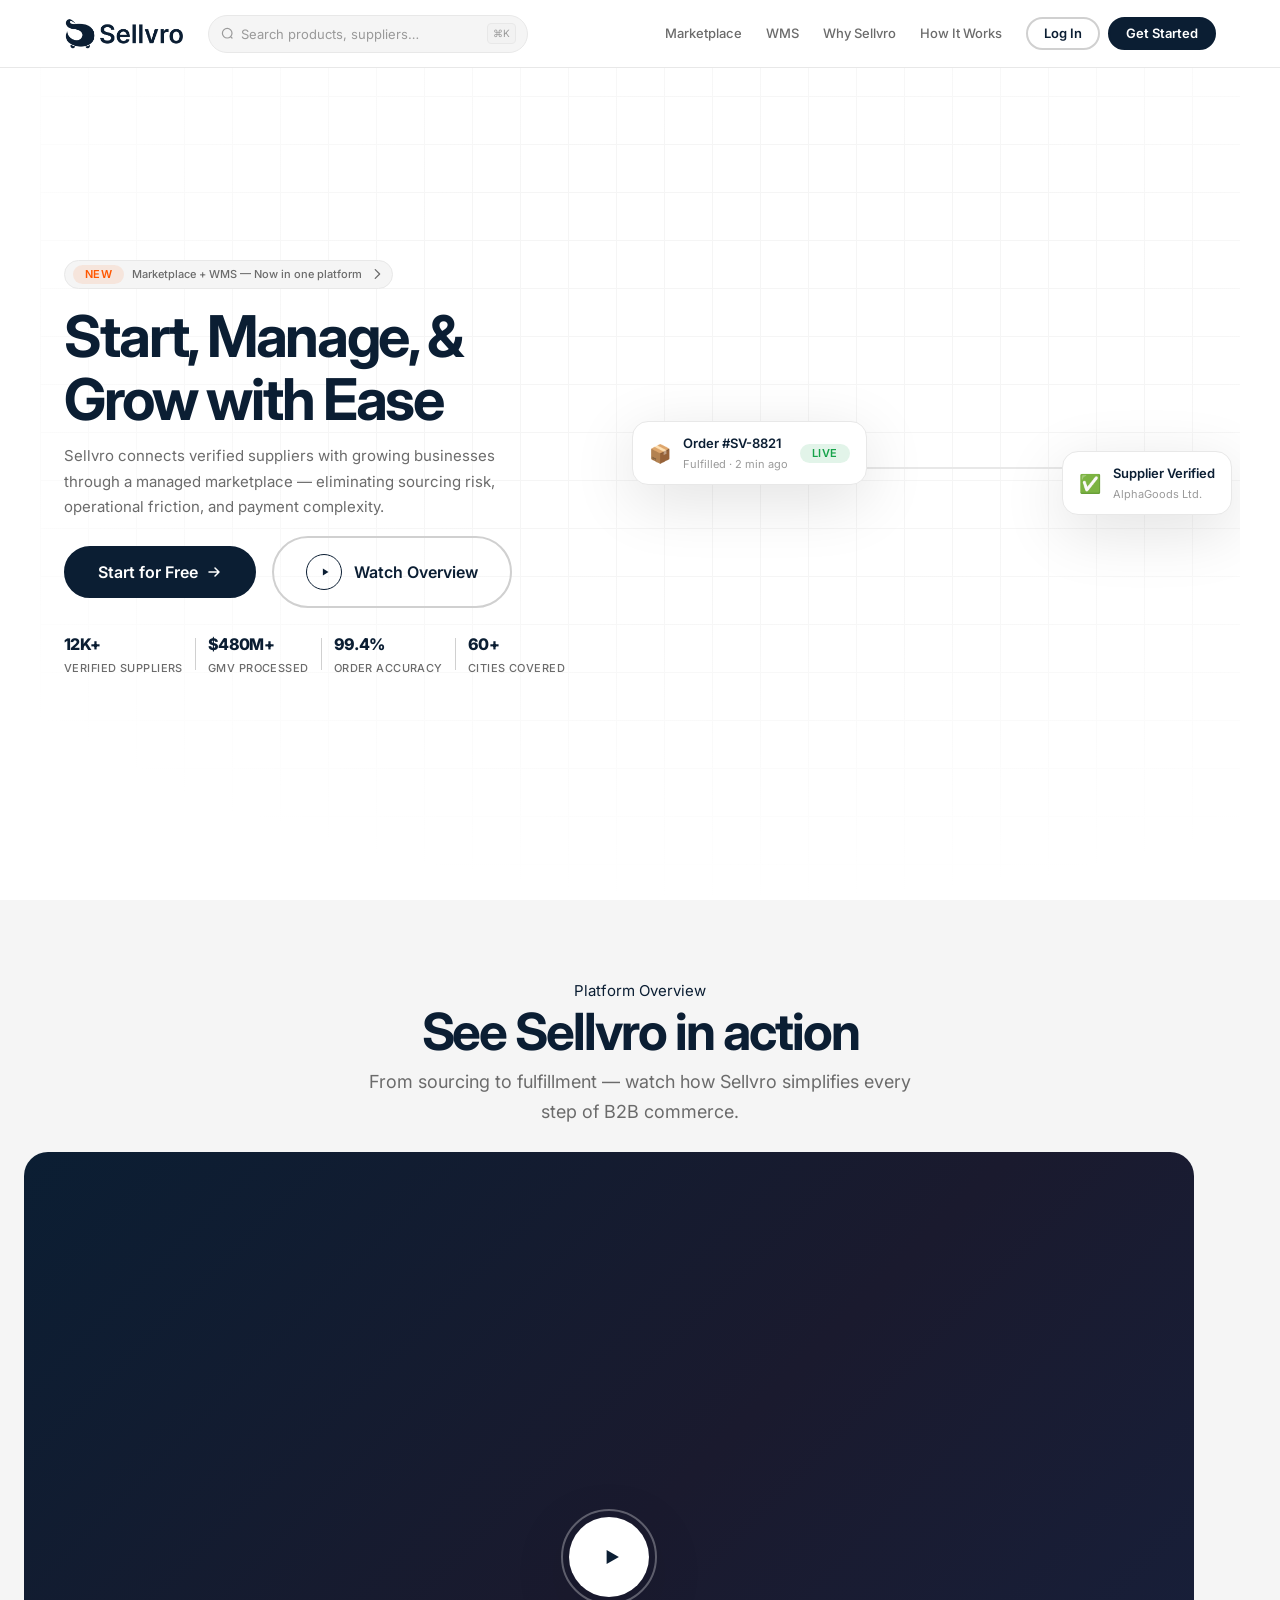
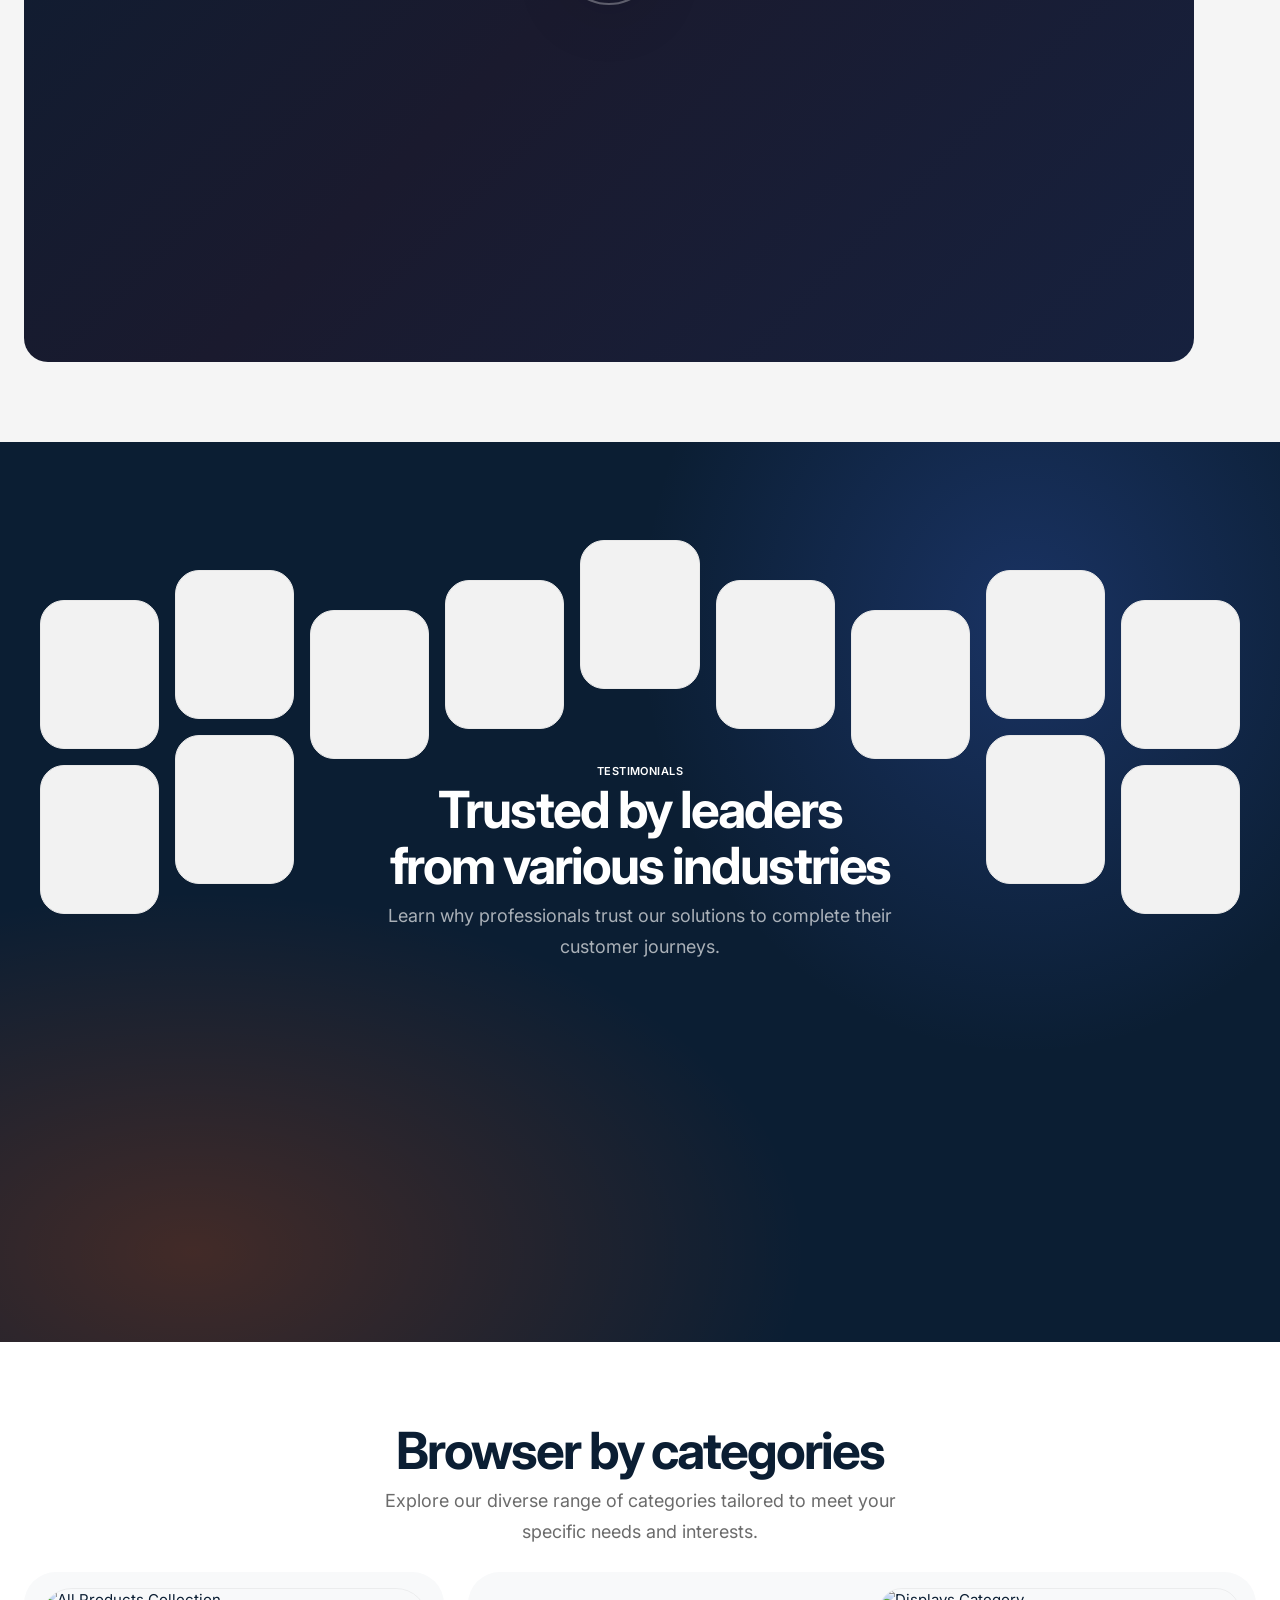
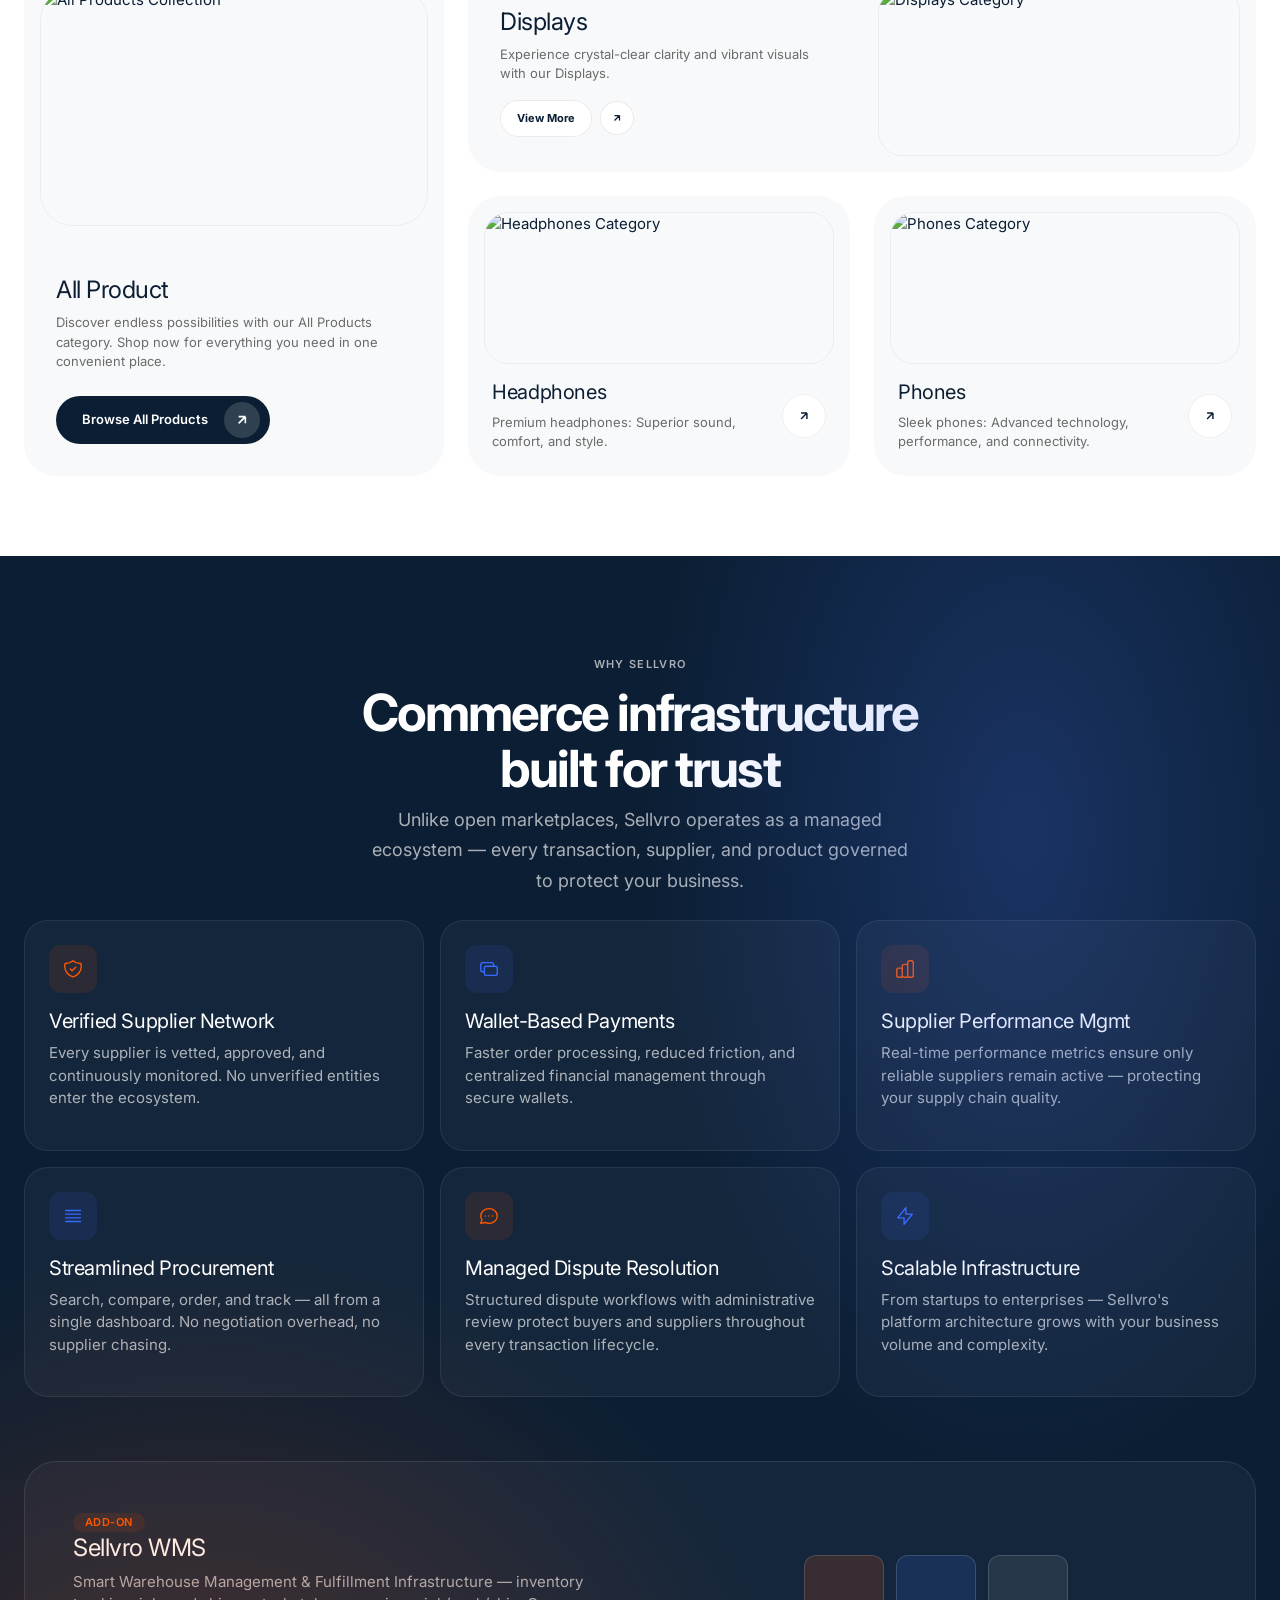
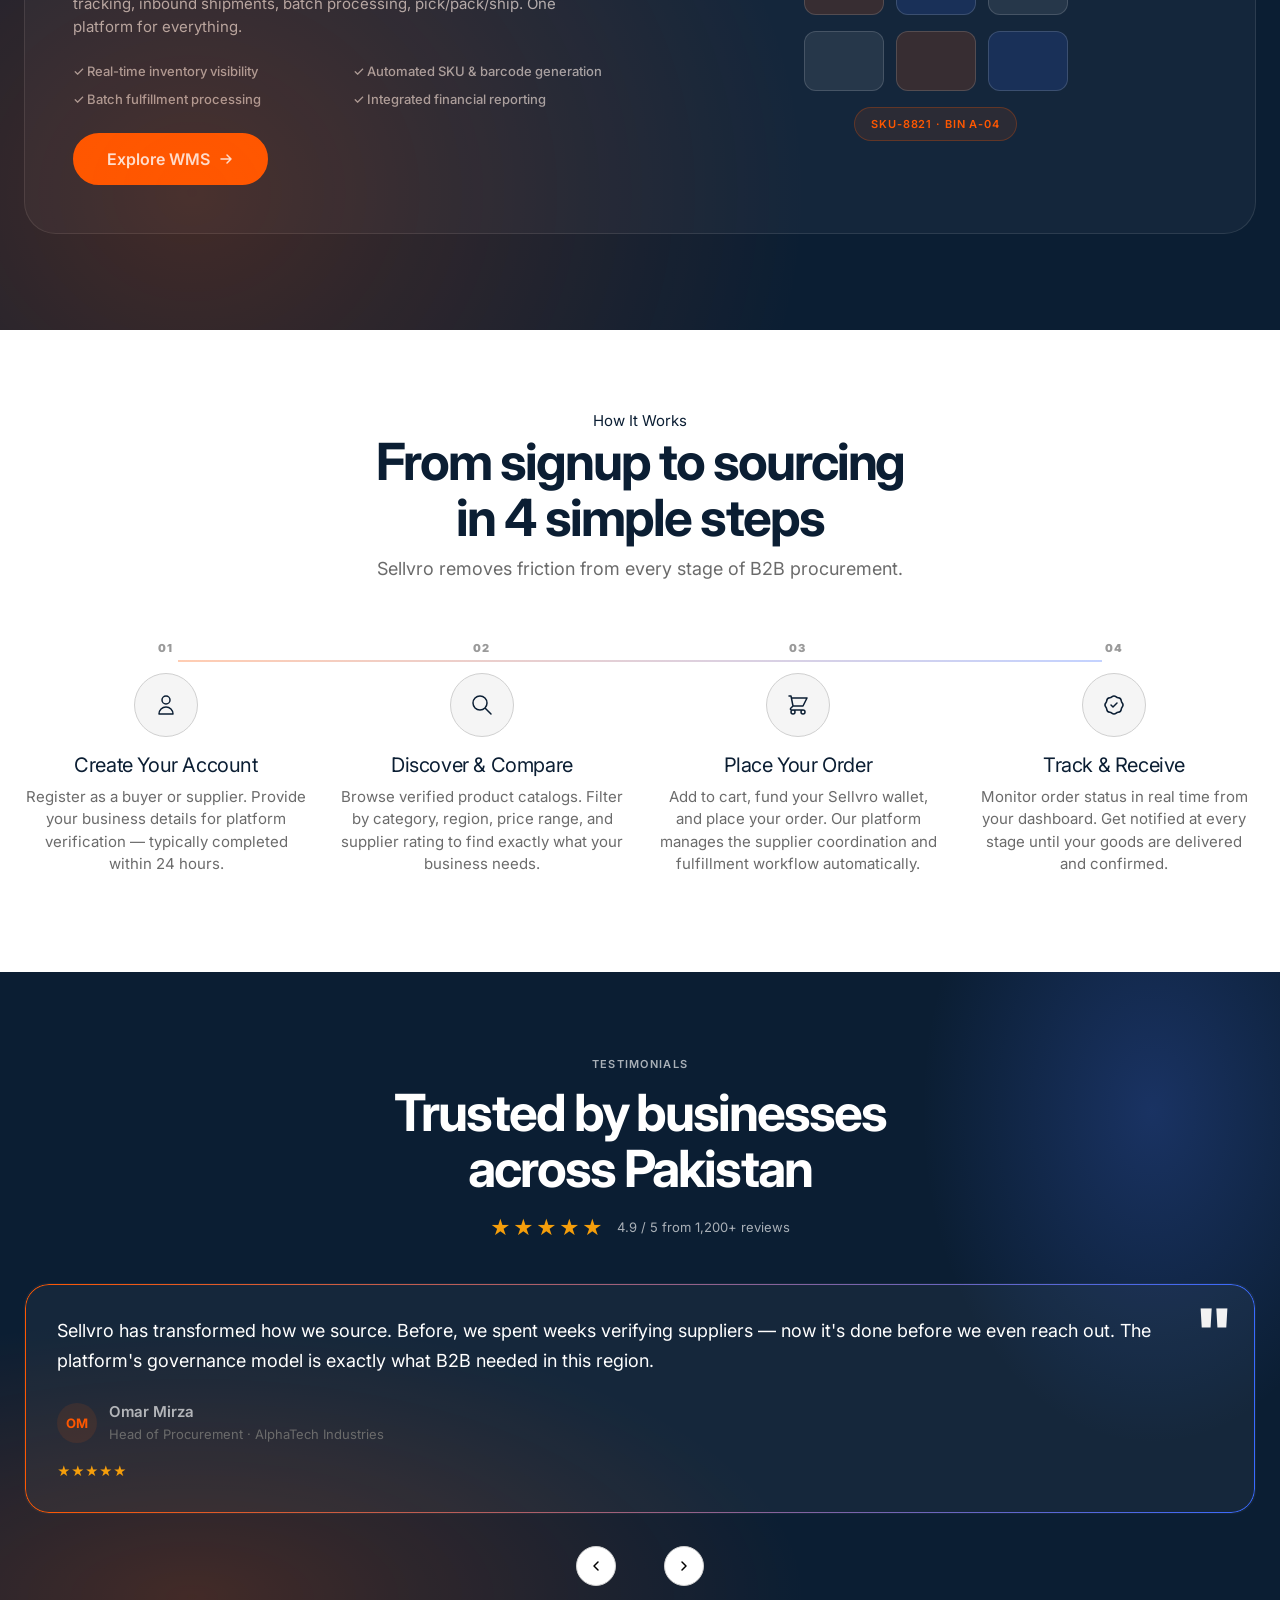
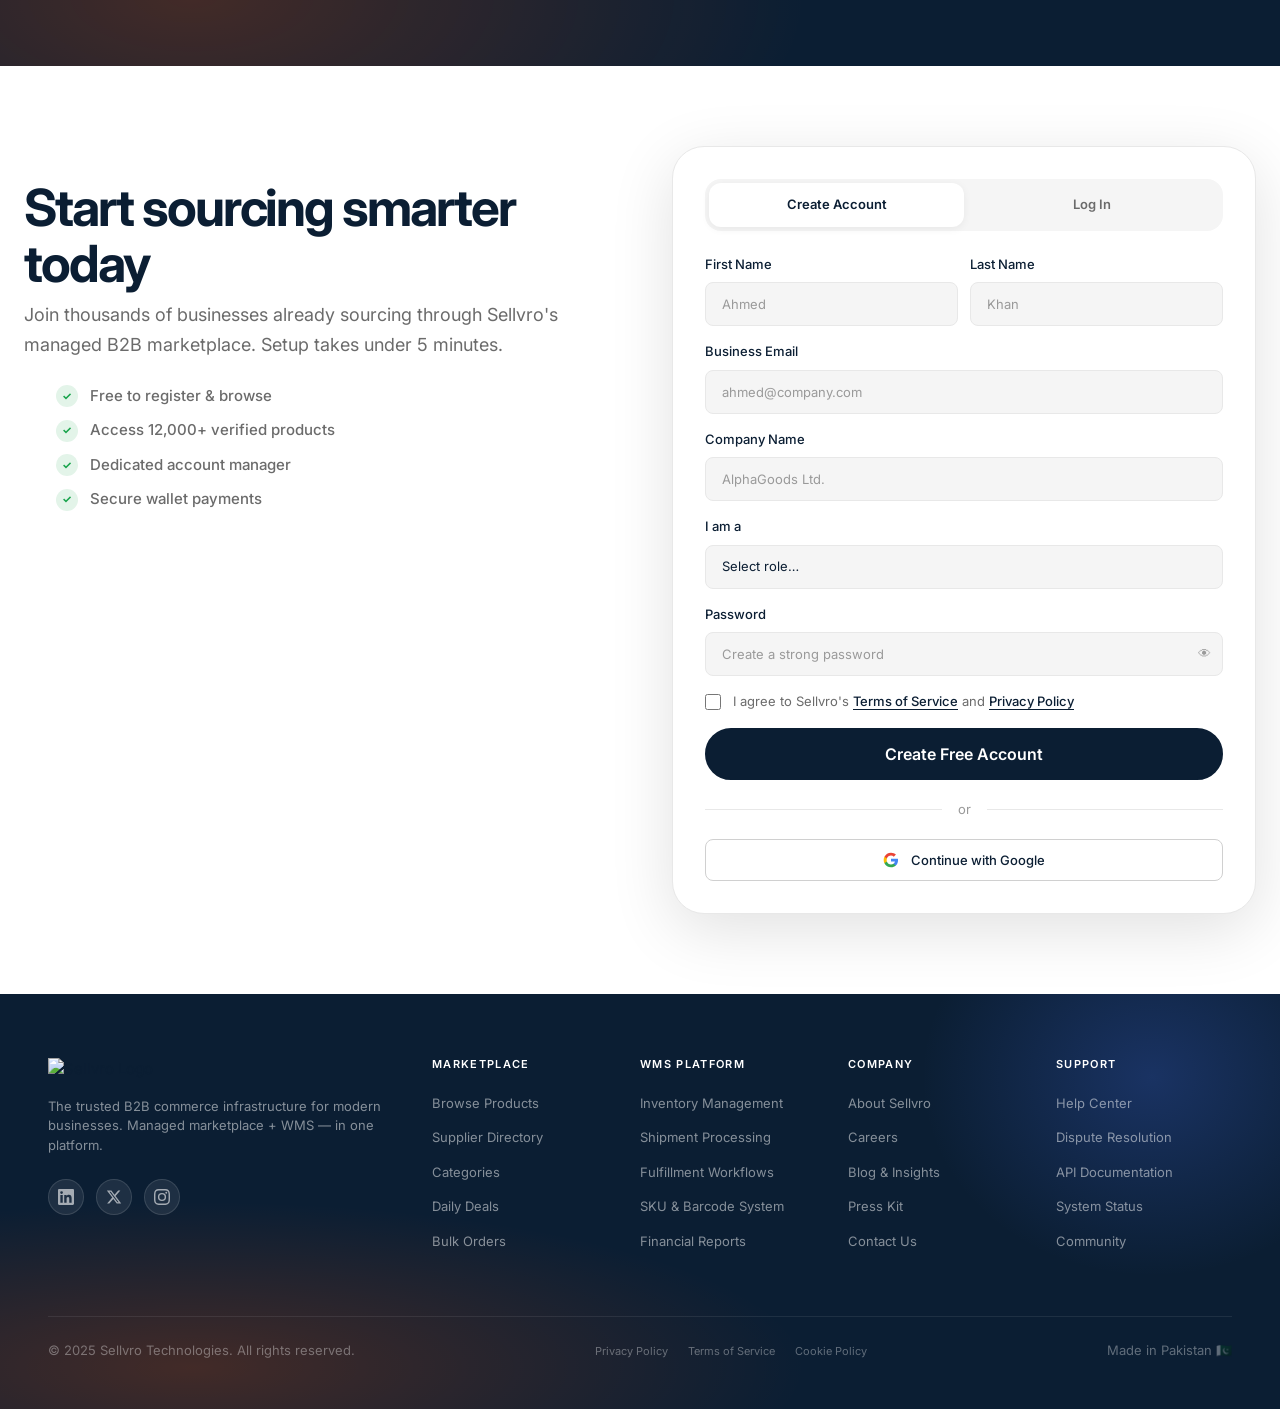
==== commit 8c1fd7c6: "Update print statement from 'Hello' to 'Goodbye'" ====
--- a/Landing_Page/index.html
+++ b/Landing_Page/index.html
@@ -121,51 +121,8 @@
 
     <div class="sv-hero__visual">
       <div class="sv-hero__dashboard-mock">
-        <div class="sv-mock__bar">
-          <span class="sv-mock__dot sv-mock__dot--red"></span>
-          <span class="sv-mock__dot sv-mock__dot--yellow"></span>
-          <span class="sv-mock__dot sv-mock__dot--green"></span>
-          <span class="sv-mock__bar-title">Sellvro Dashboard</span>
-        </div>
-        <div class="sv-mock__body">
-          <div class="sv-mock__sidebar">
-            <div class="sv-mock__nav-item sv-mock__nav-item--active"></div>
-            <div class="sv-mock__nav-item"></div>
-            <div class="sv-mock__nav-item"></div>
-            <div class="sv-mock__nav-item"></div>
-            <div class="sv-mock__nav-item"></div>
-          </div>
-          <div class="sv-mock__content">
-            <div class="sv-mock__card-row">
-              <div class="sv-mock__kpi">
-                <div class="sv-mock__kpi-label"></div>
-                <div class="sv-mock__kpi-val"></div>
-                <div class="sv-mock__kpi-chart">
-                  <div class="sv-mock__bar-chart">
-                    <div style="height:40%"></div>
-                    <div style="height:65%"></div>
-                    <div style="height:50%"></div>
-                    <div style="height:80%"></div>
-                    <div style="height:70%"></div>
-                    <div style="height:90%"></div>
-                  </div>
-                </div>
-              </div>
-              <div class="sv-mock__kpi sv-mock__kpi--accent">
-                <div class="sv-mock__kpi-label"></div>
-                <div class="sv-mock__kpi-val"></div>
-                <div class="sv-mock__kpi-trend">
-                  <svg viewBox="0 0 40 20"><polyline points="0,18 10,12 20,14 30,6 40,4" stroke="white" stroke-width="2" fill="none"/></svg>
-                </div>
-              </div>
-            </div>
-            <div class="sv-mock__table-head"></div>
-            <div class="sv-mock__table-row"></div>
-            <div class="sv-mock__table-row sv-mock__table-row--alt"></div>
-            <div class="sv-mock__table-row"></div>
-            <div class="sv-mock__table-row sv-mock__table-row--alt"></div>
-          </div>
-        </div>
+        <img src="/images/dashboard.png" alt="">
+        
       </div>
       <!-- floating cards -->
       <div class="sv-hero__float sv-hero__float--order">
@@ -190,7 +147,7 @@
   <section class="sv-section sv-video-section" id="video">
     <div class="container">
    <div class="sv-section__header sv-section__header--center">
-        <span class="sv-eyebrow">Platform Overview</span>
+        <span class="sv-eyebrow-b">Platform Overview</span>
         <h2 class="sv-h2">See Sellvro in action</h2>
         <p class="sv-body-lg sv-muted">From sourcing to fulfillment — watch how Sellvro simplifies every step of B2B commerce.</p>
       </div> 
@@ -201,13 +158,13 @@
               <span class="sv-video-play-btn__ring"></span>
               <svg viewBox="0 0 32 32" fill="none"><polygon points="11,8 25,16 11,24" fill="currentColor"/></svg>
             </button>
-            <div class="sv-video-thumbnail__labels">
+            <!-- <div class="sv-video-thumbnail__labels">
               <span class="sv-badge sv-badge--white">3:42</span>
               <span class="sv-badge sv-badge--orange">New</span>
-            </div>
-          </div>
-          <div class="sv-video-thumbnail__gradient"></div>
-          <div class="sv-video-thumbnail__bg"></div>
+            </div> -->
+          </div>
+          <div class="sv-video-thumbnail__gradient"><iframe width="100%" height="100%" src="https://www.youtube.com/embed/miBDRJuQ6Cs?si=dpXSiiM44aup3DoH" title="YouTube video player" frameborder="0" allow="accelerometer; autoplay; clipboard-write; encrypted-media; gyroscope; picture-in-picture; web-share" referrerpolicy="strict-origin-when-cross-origin" allowfullscreen></iframe></div>
+          <div class="sv-video-thumbnail__bg"><iframe width="100%" height="100%" src="https://www.youtube.com/embed/miBDRJuQ6Cs?si=dpXSiiM44aup3DoH" title="YouTube video player" frameborder="0" allow="accelerometer; autoplay; clipboard-write; encrypted-media; gyroscope; picture-in-picture; web-share" referrerpolicy="strict-origin-when-cross-origin" allowfullscreen></iframe></div>
         </div>
         <!-- Modal -->
         <div class="sv-video-modal" id="videoModal">
@@ -216,9 +173,7 @@
             <button class="sv-video-modal__close" id="videoModalClose">✕</button>
             <div class="sv-video-modal__frame">
               <div class="sv-video-placeholder">
-                <span>🎬</span>
-                <p>Your Sellvro introduction video will play here.</p>
-                <small>Embed your YouTube / Vimeo iframe in place of this placeholder.</small>
+                <iframe width="100%" height="100%" src="https://www.youtube.com/embed/miBDRJuQ6Cs?si=dpXSiiM44aup3DoH" title="YouTube video player" frameborder="0" allow="accelerometer; autoplay; clipboard-write; encrypted-media; gyroscope; picture-in-picture; web-share" referrerpolicy="strict-origin-when-cross-origin" allowfullscreen></iframe>
               </div>
             </div>
           </div>
@@ -450,7 +405,7 @@
       
       <div class="sv-bento-card sv-bento-card--vertical">
         <div class="sv-bento-card__img-holder">
-          <img src="https://images.unsplash.com/photo-1546868871-7041f2a55e12?auto=format&fit=crop&w=600&q=80" alt="All Products Collection" class="sv-bento-card__img">
+          <img src="auto=format&fit=crop&w=600&q=80" alt="All Products Collection" class="sv-bento-card__img">
         </div>
         <div class="sv-bento-card__content">
           <h3 class="sv-h3">All Product</h3>
@@ -480,13 +435,13 @@
           </div>
         </div>
         <div class="sv-bento-card__img-holder">
-          <img src="https://images.unsplash.com/photo-1527443224154-c4a3942d3acf?auto=format&fit=crop&w=500&q=80" alt="Displays Category" class="sv-bento-card__img">
+          <img src="auto=format&fit=crop&w=500&q=80" alt="Displays Category" class="sv-bento-card__img">
         </div>
       </div>
 
       <div class="sv-bento-card sv-bento-card--square">
         <div class="sv-bento-card__img-holder">
-          <img src="https://images.unsplash.com/photo-1505740420928-5e560c06d30e?auto=format&fit=crop&w=400&q=80" alt="Headphones Category" class="sv-bento-card__img">
+          <img src="auto=format&fit=crop&w=400&q=80" alt="Headphones Category" class="sv-bento-card__img">
         </div>
         <div class="sv-bento-card__content">
           <div class="sv-bento-card__footer-row">
@@ -503,7 +458,7 @@
 
       <div class="sv-bento-card sv-bento-card--square">
         <div class="sv-bento-card__img-holder">
-          <img src="https://images.unsplash.com/photo-1511707171634-5f897ff02aa9?auto=format&fit=crop&w=400&q=80" alt="Phones Category" class="sv-bento-card__img">
+          <img src="auto=format&fit=crop&w=400&q=80" alt="Phones Category" class="sv-bento-card__img">
         </div>
         <div class="sv-bento-card__content">
           <div class="sv-bento-card__footer-row">
@@ -756,7 +711,7 @@
   <section class="sv-section sv-process-section" id="process">
     <div class="container">
       <div class="sv-section__header sv-section__header--center">
-        <span class="sv-eyebrow">How It Works</span>
+        <span class="sv-eyebrow-b">How It Works</span>
         <h2 class="sv-h2">From signup to sourcing<br />in 4 simple steps</h2>
         <p class="sv-body-lg sv-muted">Sellvro removes friction from every stage of B2B procurement.</p>
       </div>
@@ -997,10 +952,9 @@
     <div class="container">
       <div class="sv-footer__top">
         <div class="sv-footer__brand">
-          <a href="#" class="sv-nav__logo sv-footer__logo">
-            <span class="sv-nav__logo-mark">S</span>
-            <span class="sv-nav__logo-text">Sellvro</span>
-          </a>
+          <a href="#" class="sv-nav__logo">
+        <img width="120px" src="images\logo_White.png" alt="Sellvro Logo" />
+      </a>
           <p class="sv-body sv-muted">The trusted B2B commerce infrastructure for modern businesses. Managed marketplace + WMS — in one platform.</p>
           <div class="sv-footer__social">
             <a href="#" class="sv-social-btn" aria-label="LinkedIn">
@@ -1076,6 +1030,104 @@
   <div class="sv-toast" id="svToast"></div>
 
   <script src="https://cdn.jsdelivr.net/npm/bootstrap@5.3.3/dist/js/bootstrap.bundle.min.js"></script>
-  <!-- <script src="script.js"></script> -->
+  <script src="script.js"></script>
+
+
+
+
+<style>
+  /* Let the browser handle standard cursors, but force the pointer hand on interactive items */
+  a, button, input[type="submit"], input[type="button"], select, textarea, [role="button"] {
+    cursor: pointer !important;
+  }
+
+  /* Container for the sparkles so they don't break page layout */
+  .sparkle-container {
+    position: fixed;
+    top: 0;
+    left: 0;
+    pointer-events: none !important;
+    z-index: 999999 !important;
+  }
+
+  /* Individual Sparkle Particle */
+  .click-sparkle {
+    position: absolute;
+    width: 8px;
+    height: 8px;
+    background: linear-gradient(135deg, #fd7819, #002486, #b914fa); /* Vibrant Figma-style gradient sparkles */
+    border-radius: 50%; /* Circular particles */
+    pointer-events: none;
+    will-change: transform, opacity;
+  }
+
+  /* Alternate shapes for variety (diamond sparkles) */
+  .click-sparkle:nth-child(even) {
+    border-radius: 2px;
+    transform: rotate(45deg);
+  }
+</style>
+
+<div class="sparkle-container" id="sparkleContainer"></div>
+
+<script>
+  document.addEventListener("DOMContentLoaded", () => {
+    const container = document.getElementById('sparkleContainer');
+    if (!container) return;
+
+    // Listen for clicks anywhere on the page
+    document.addEventListener('mousedown', (e) => {
+      createSparkleBurst(e.clientX, e.clientY);
+    });
+
+    function createSparkleBurst(x, y) {
+      const particleCount = 12; // Number of sparkles per click
+      
+      for (let i = 0; i < particleCount; i++) {
+        const sparkle = document.createElement('div');
+        sparkle.classList.add('click-sparkle');
+        
+        // Position exactly where the real mouse clicked
+        sparkle.style.left = `${x}px`;
+        sparkle.style.top = `${y}px`;
+
+        // Randomize sizes slightly for a natural look
+        const size = Math.random() * 8 + 4; 
+        sparkle.style.width = `${size}px`;
+        sparkle.style.height = `${size}px`;
+
+        container.appendChild(sparkle);
+
+        // Calculate a random 360-degree explosion trajectory
+        const angle = Math.random() * Math.PI * 2;
+        const velocity = Math.random() * 60 + 40; // Distance traveled
+        const destinationX = Math.cos(angle) * velocity;
+        const destinationY = Math.sin(angle) * velocity;
+
+        // Animate the sparkle outward via JS Web Animations API (Super lightweight)
+        const animation = sparkle.animate([
+          {
+            transform: 'translate(0, 0) scale(1) rotate(0deg)',
+            opacity: 1
+          },
+          {
+            transform: `translate(${destinationX}px, ${destinationY}px) scale(0) rotate(${Math.random() * 360}deg)`,
+            opacity: 0
+          }
+        ], {
+          duration: Math.random() * 300 + 400, // Speed of burst (400-700ms)
+          easing: 'cubic-bezier(0.1, 0.8, 0.3, 1)', // Snappy deceleration
+          fill: 'forwards'
+        });
+
+        // Clean up the DOM element immediately after animation completes to prevent lag
+        animation.onfinish = () => {
+          sparkle.remove();
+        };
+      }
+    }
+  });
+</script>
+
 </body>
-</html>+</html>
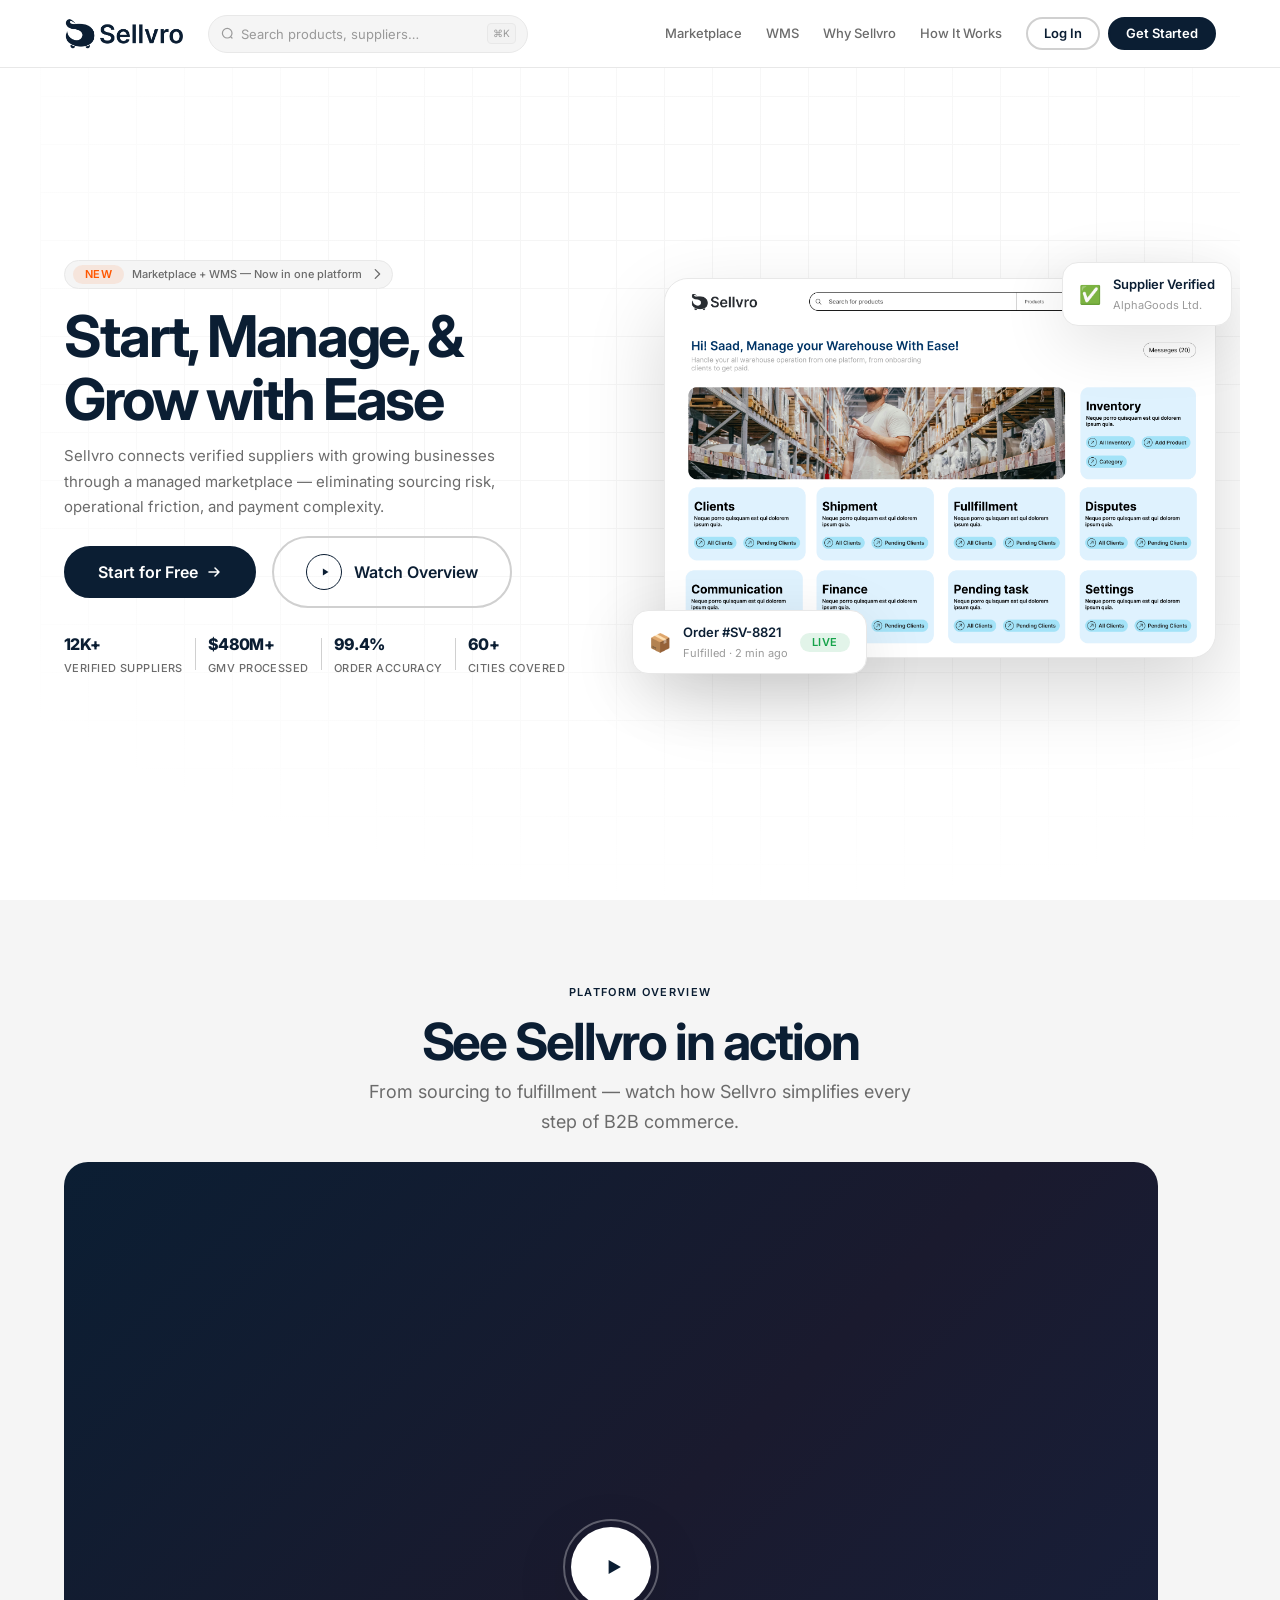
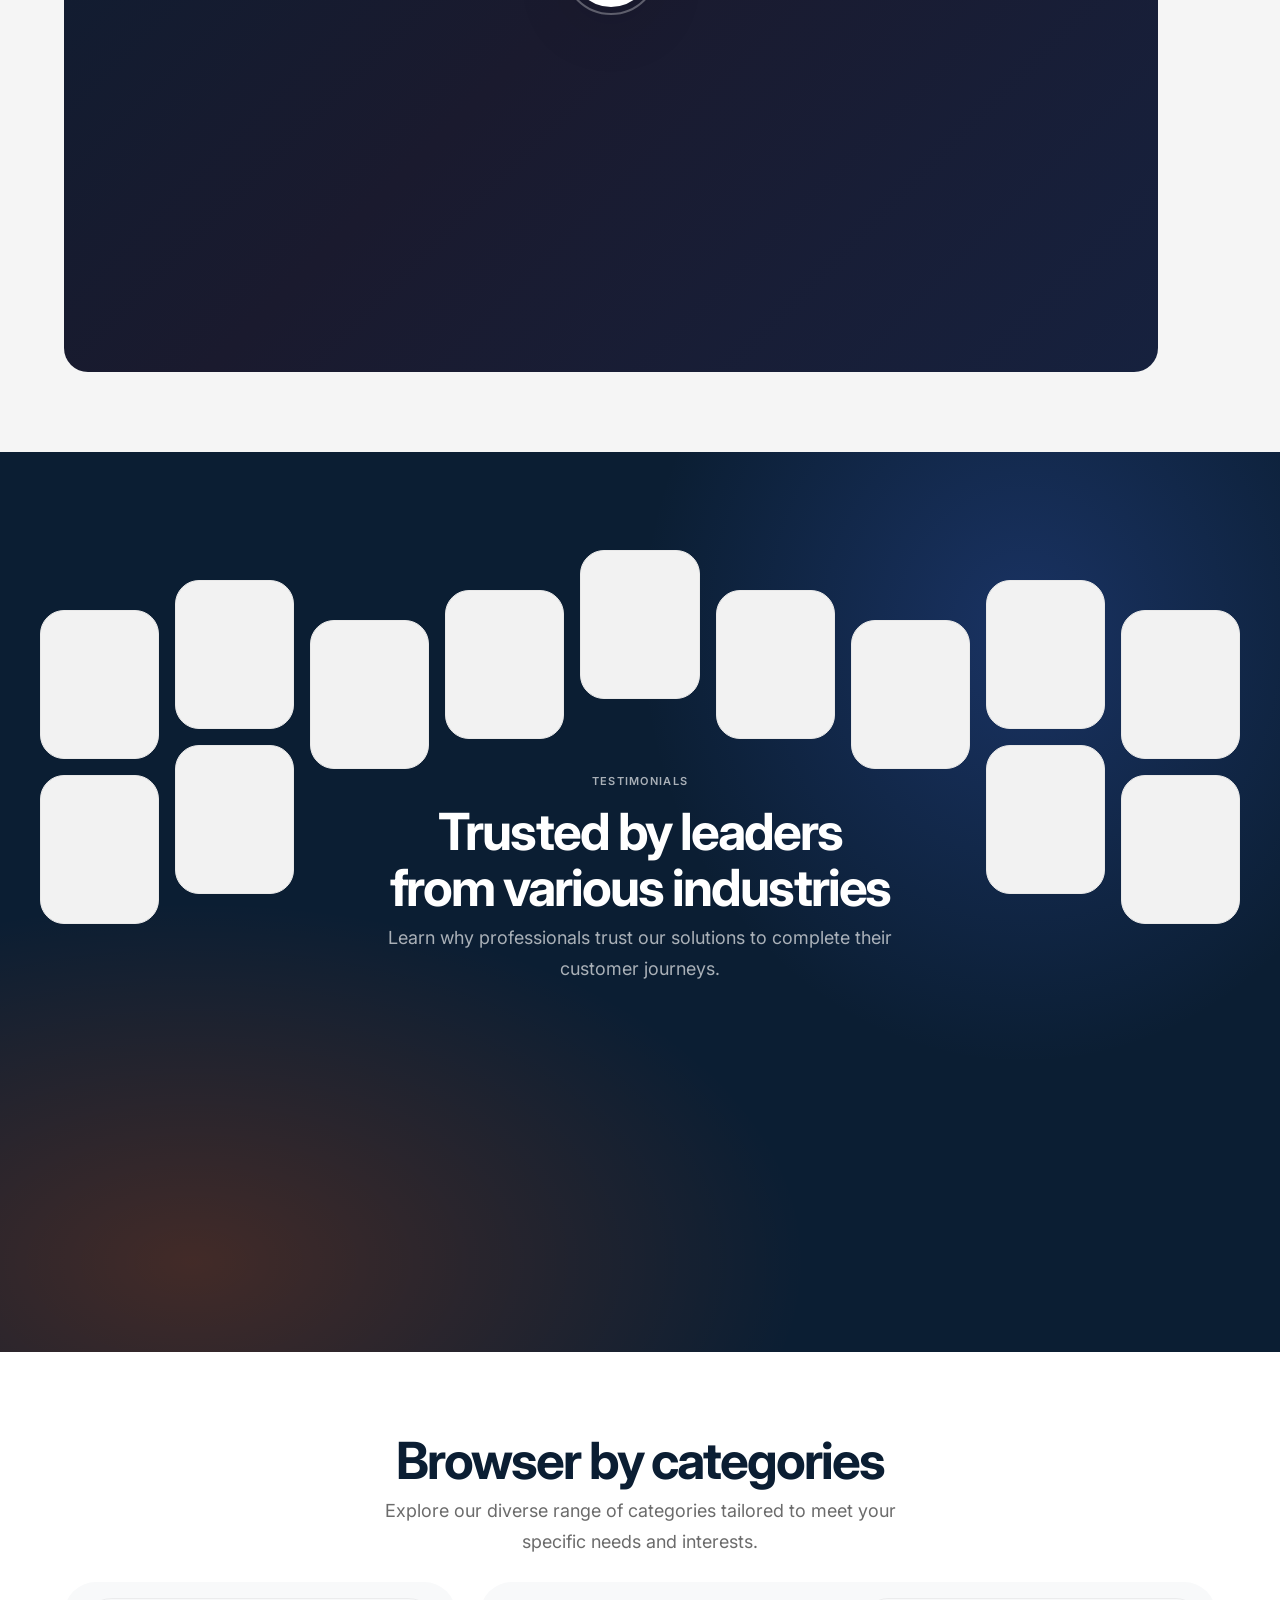
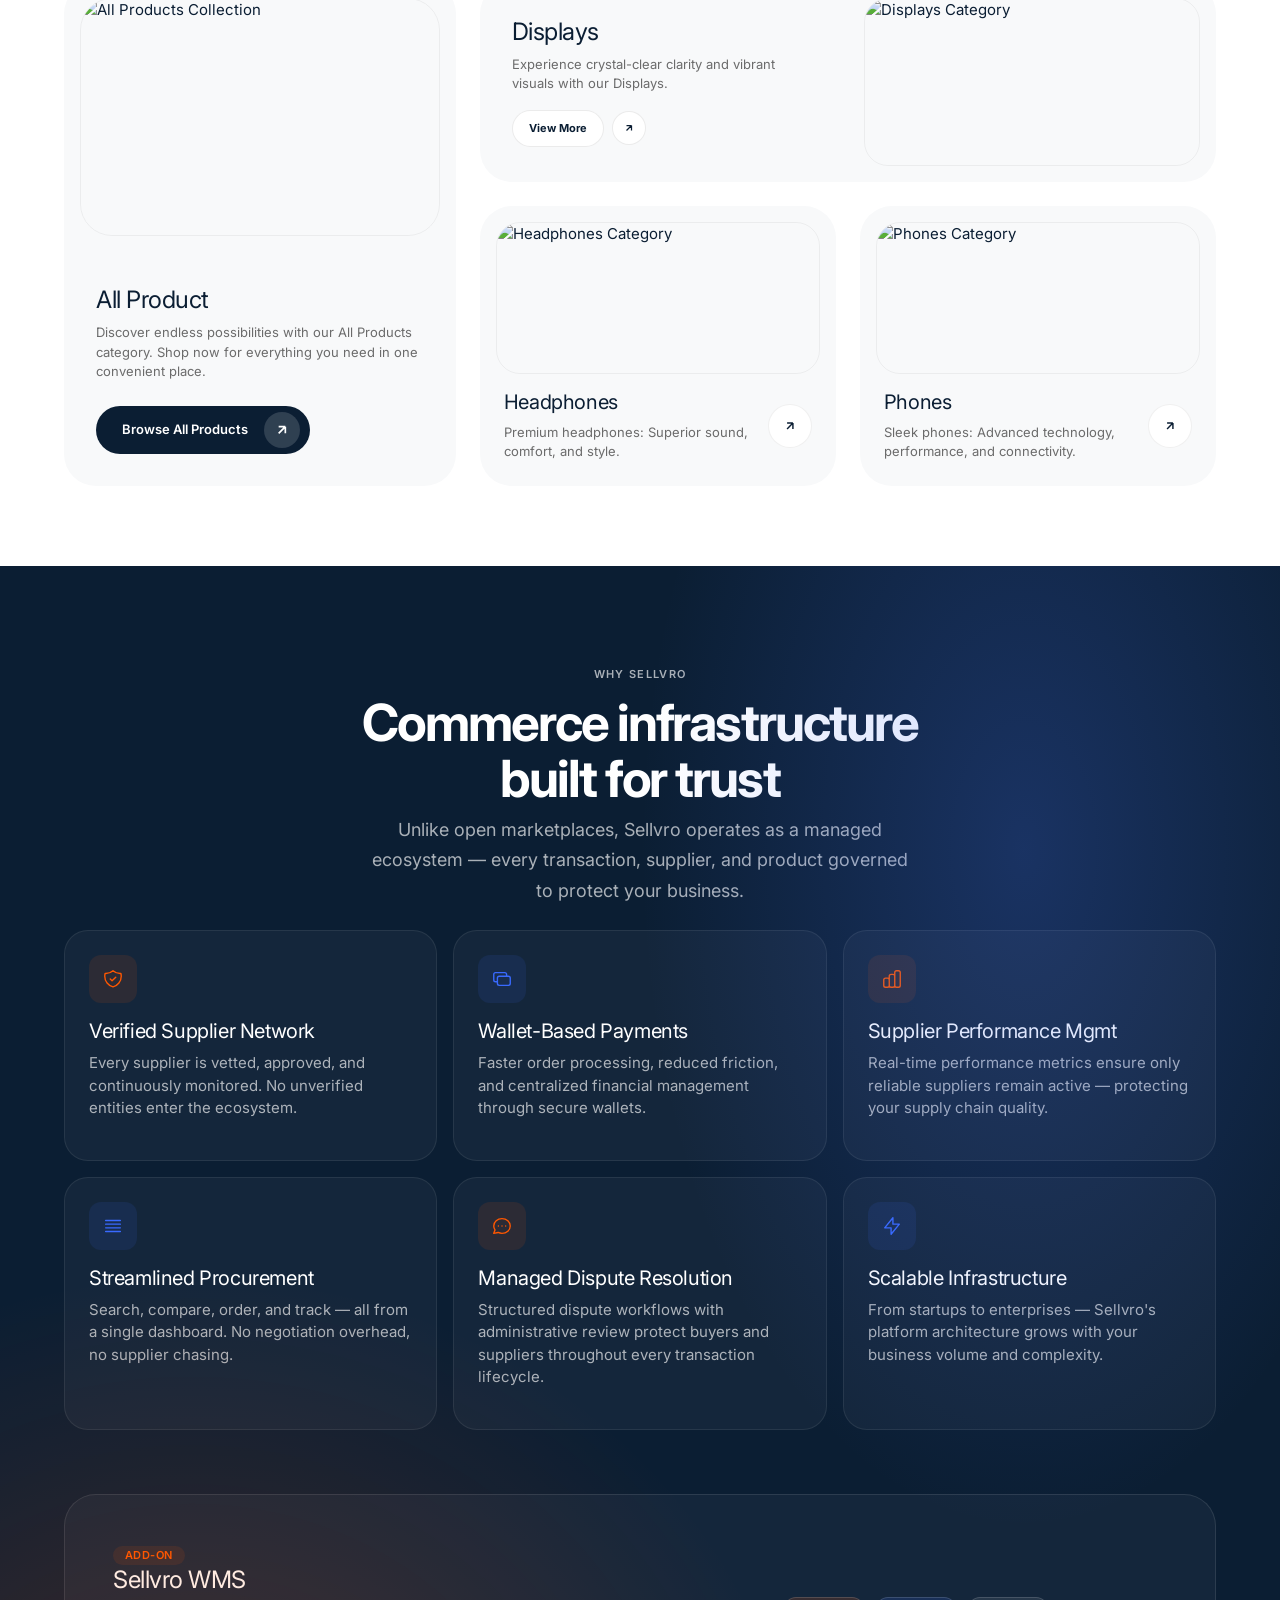
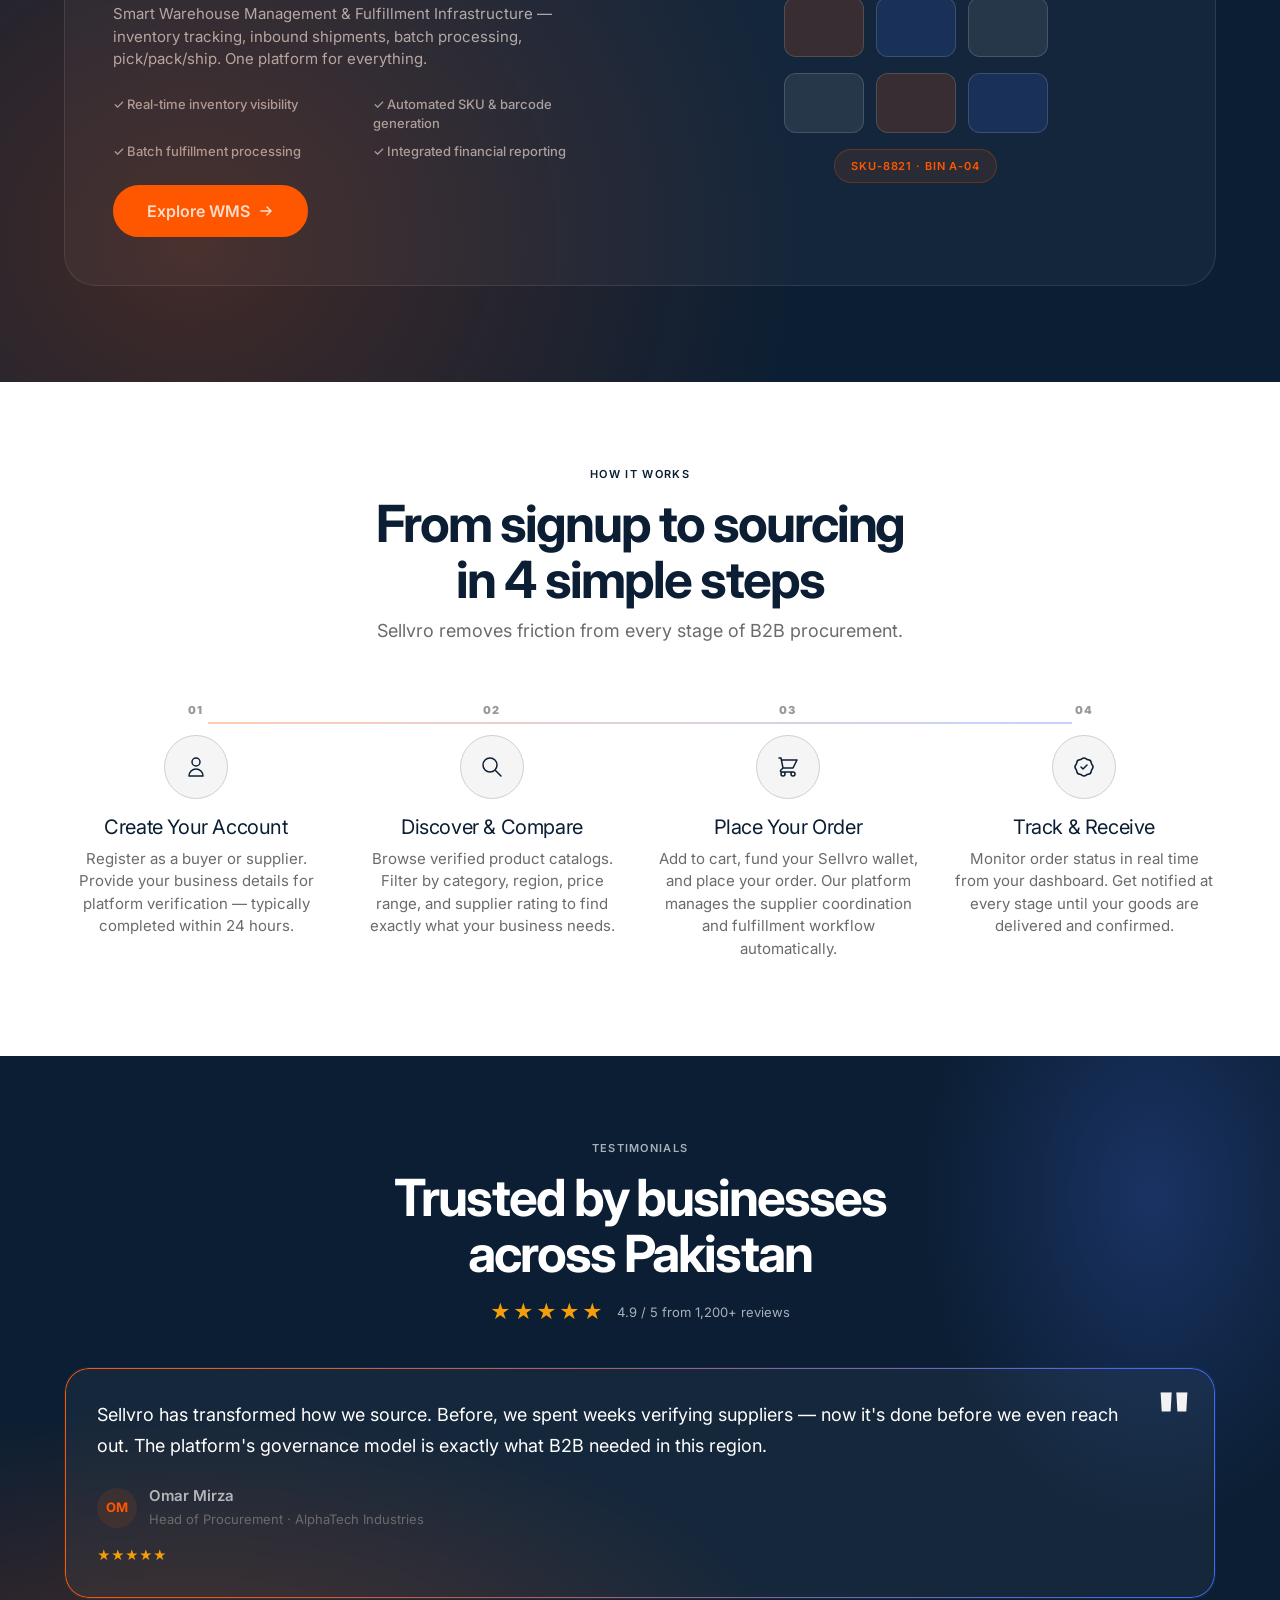
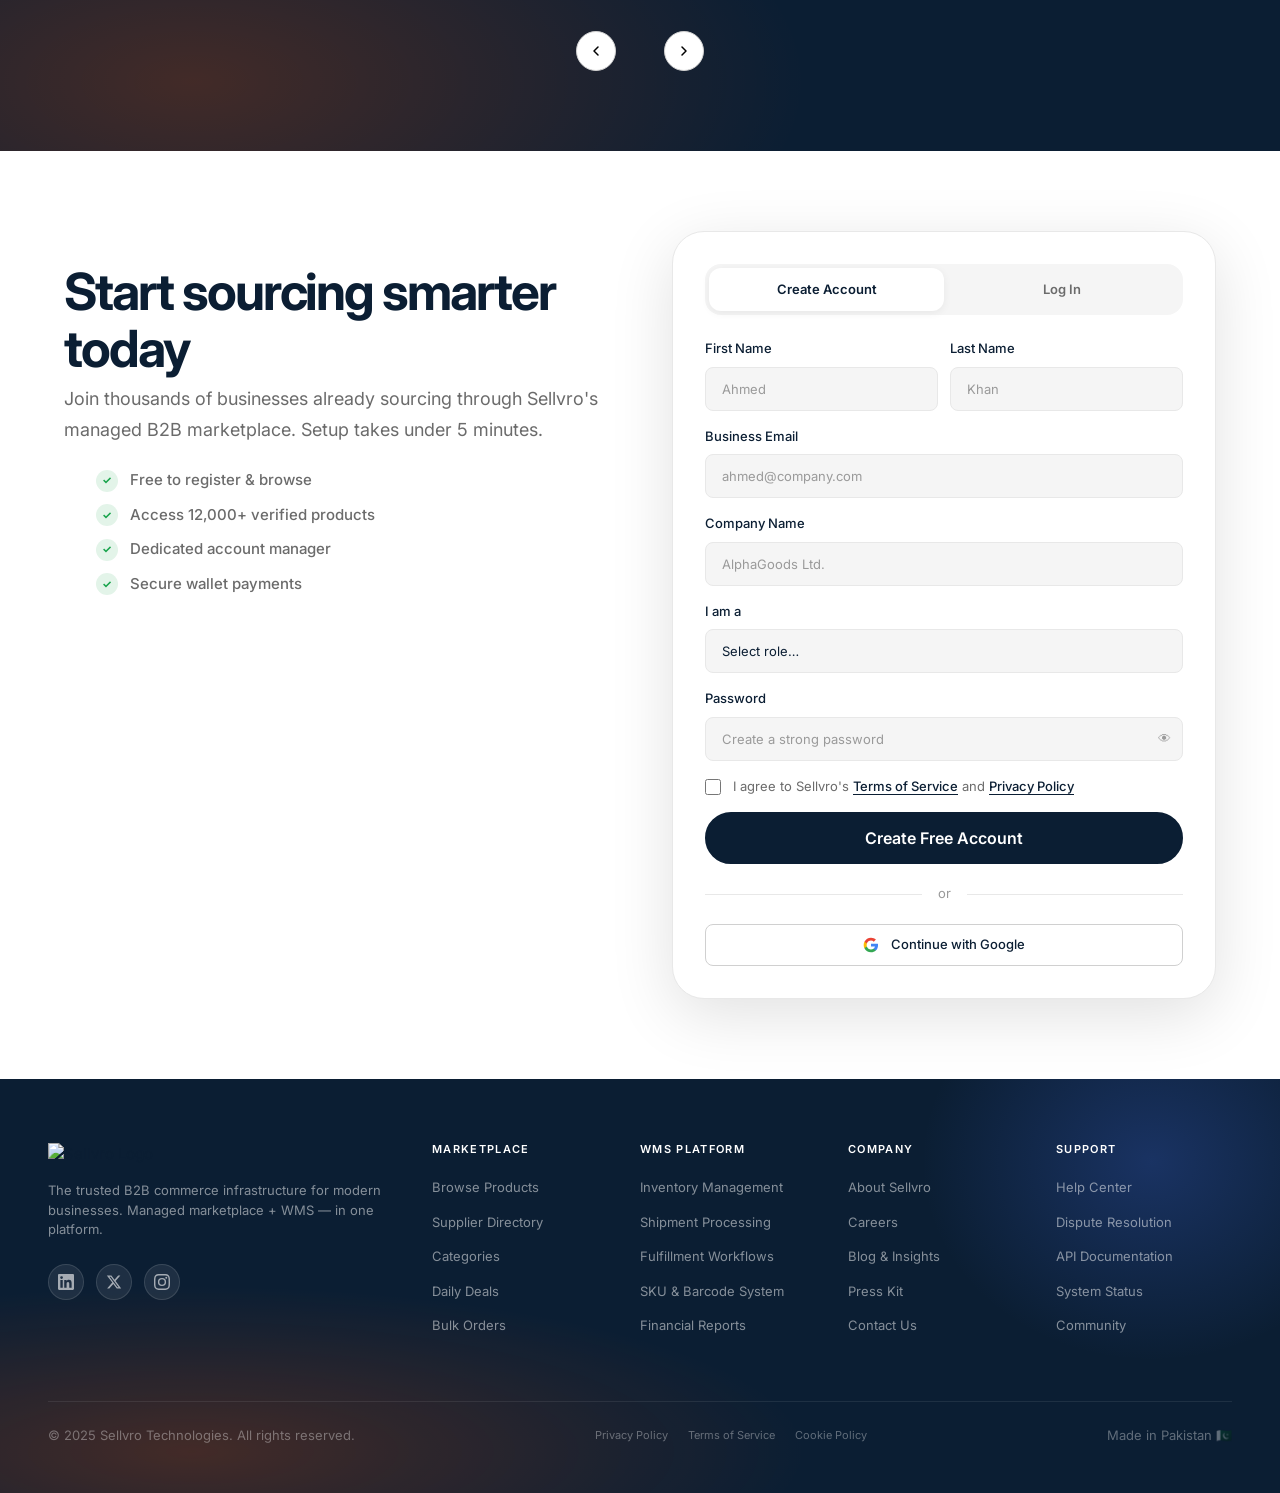
==== commit 924ebdfc: "8:10 pm 28 may 2026" ====
--- a/Landing_Page/index.html
+++ b/Landing_Page/index.html
@@ -121,8 +121,7 @@
 
     <div class="sv-hero__visual">
       <div class="sv-hero__dashboard-mock">
-        <img src="/images/dashboard.png" alt="">
-        
+        <img src="images/dashboard.png" alt="Dashboard Mockup" class="sv-hero__dashboard-img" />
       </div>
       <!-- floating cards -->
       <div class="sv-hero__float sv-hero__float--order">
--- a/Landing_Page/styles.css
+++ b/Landing_Page/styles.css
@@ -169,7 +169,7 @@
 .container {
   max-width: stretch(100%, var(--container-max));
   margin-inline: auto;
-  padding-inline: var(--container-pad);
+  padding-inline: var(--space-16);
 }
 
 /* ═══════════════════════════════════════════════════════════════
@@ -688,7 +688,18 @@
   border-radius: var(--radius-xl);
   box-shadow: var(--shadow-2xl);
   overflow: hidden;
-}
+  width: 100%;
+  height: 380px;
+}
+
+.sv-hero__dashboard-img{
+  width: 100%;
+  height: 100%;
+  /* object-fit: cover; */
+    border-radius: var(--radius-xl);
+}
+
+
 .sv-mock__bar {
   display: flex;
   align-items: center;
@@ -844,6 +855,19 @@
 
   display: flex;
 }
+
+.sv-section__header--center .sv-eyebrow-b {
+  justify-content: center;
+  color: var(--color-black);
+    display: inline-block;
+    font-size: var(--text-xs);
+    font-weight: var(--fw-semibold);
+    letter-spacing: var(--ls-widest);
+    text-transform: uppercase;
+    margin-bottom: var(--space-3);
+}
+
+
 .sv-video-wrapper { 
   position: relative; 
   /* margin-top: var(--space-10); */
@@ -957,7 +981,7 @@
   align-items: center; justify-content: center;
   gap: var(--space-4);
   color: var(--color-white);
-  padding: var(--space-8);
+  /* padding: var(--space-8); */
   text-align: center;
 }
 .sv-video-placeholder span { font-size: 3rem; }
@@ -1069,13 +1093,24 @@
 }
 
 
-.sv-video-collab__content .sv-badge {
-  /* margin-bottom: var(--space-2); */
+/* .sv-video-collab__content .sv-badge {
+  margin-bottom: var(--space-2);
   color: var(--color-white);
-}
+} */
 
 .sv-video-collab__cta {
   margin-top: var(--space-4);
+}
+
+.sv-badge--neutral {
+  justify-content: center;
+  color: var(--color-text-muted-white);
+  display: inline-block;
+  font-size: var(--text-xs);
+  font-weight: var(--fw-semibold);
+  letter-spacing: var(--ls-widest);
+  /* text-transform: uppercase; */
+  margin-bottom: var(--space-3);
 }
 
 /* ═══════════════════════════════════════════════════════════════
@@ -2014,7 +2049,7 @@
   line-height: var(--lh-relaxed);
   color: var(--color-text-muted-white);
   margin-bottom: var(--space-6);
-  padding-right: 30px;
+  padding-right: 3rem;
 }
 .sv-testimonial-card__author {
   display: flex;
@@ -2436,4 +2471,6 @@
   .sv-hero__cta-group { flex-direction: column; align-items: flex-start; }
   .sv-footer__top { grid-template-columns: 1fr; }
   .sv-footer__brand { grid-column: 1; }
-}+}
+
+
